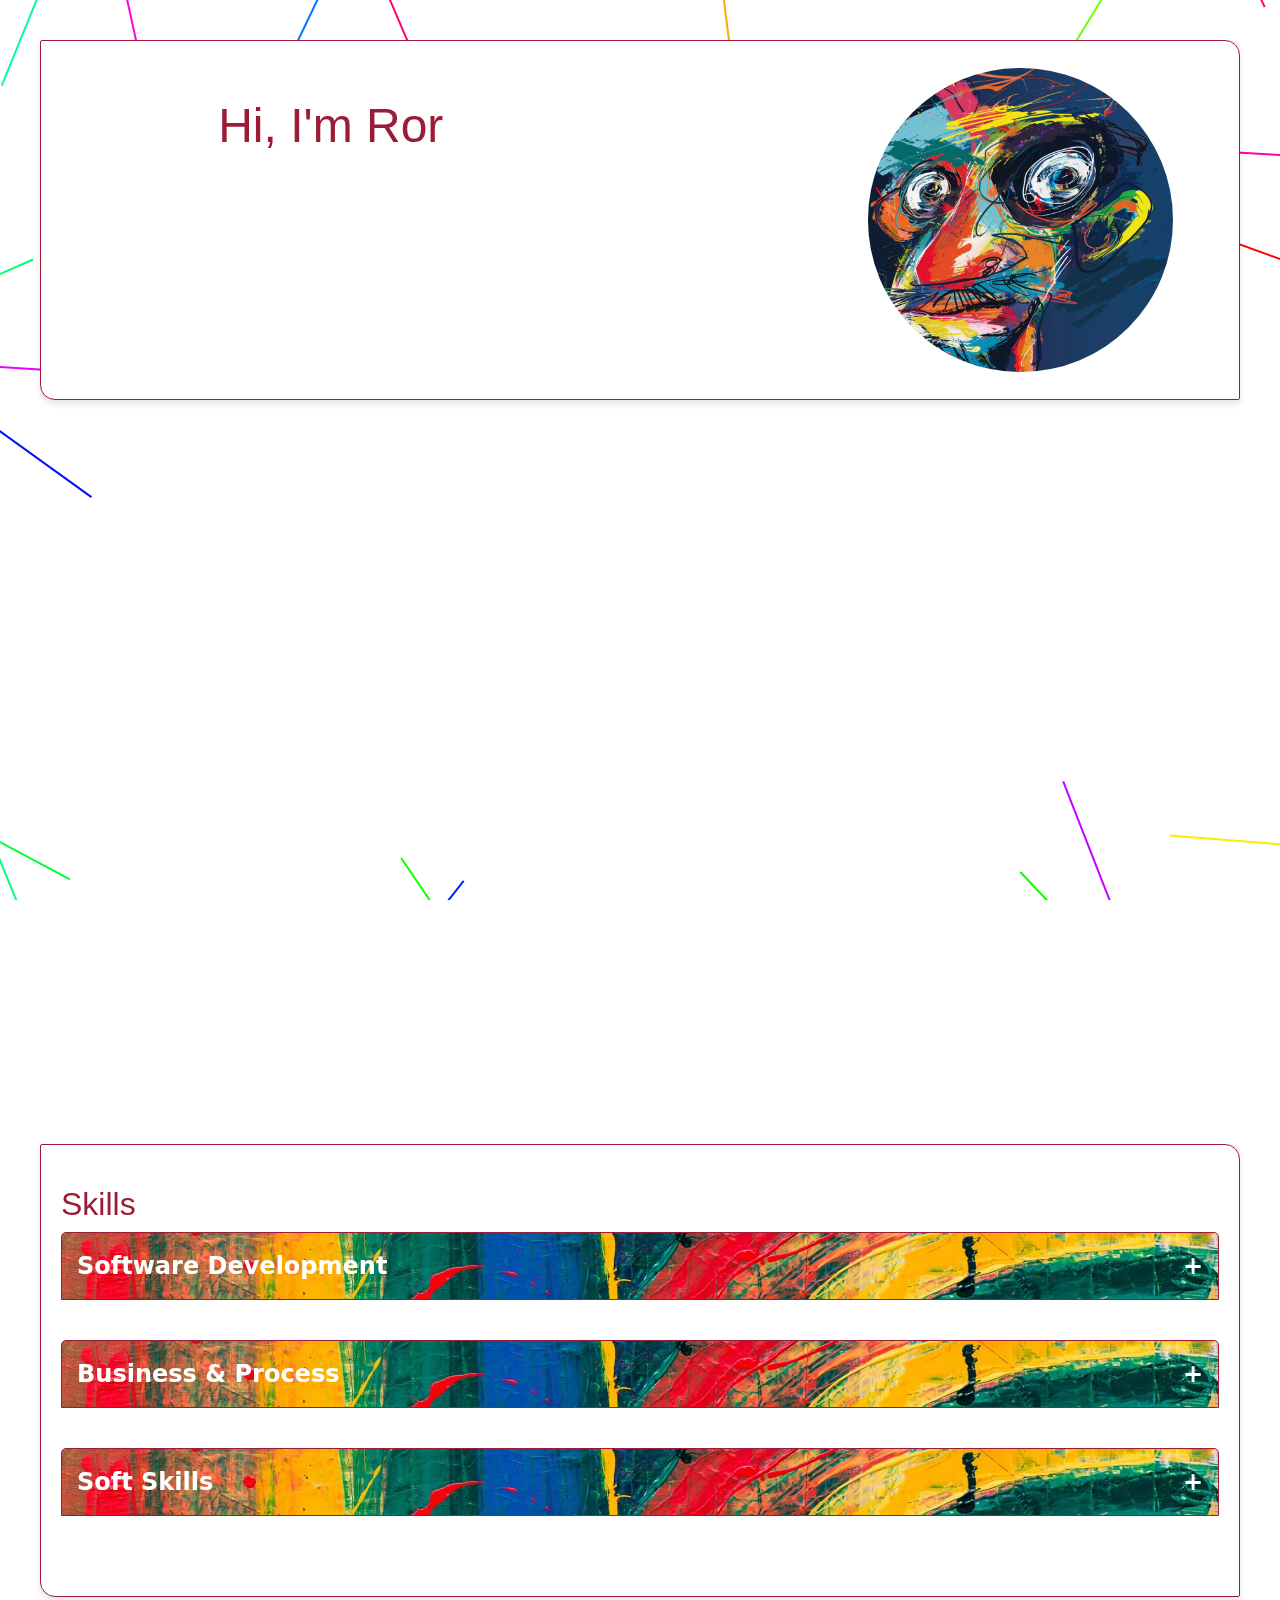
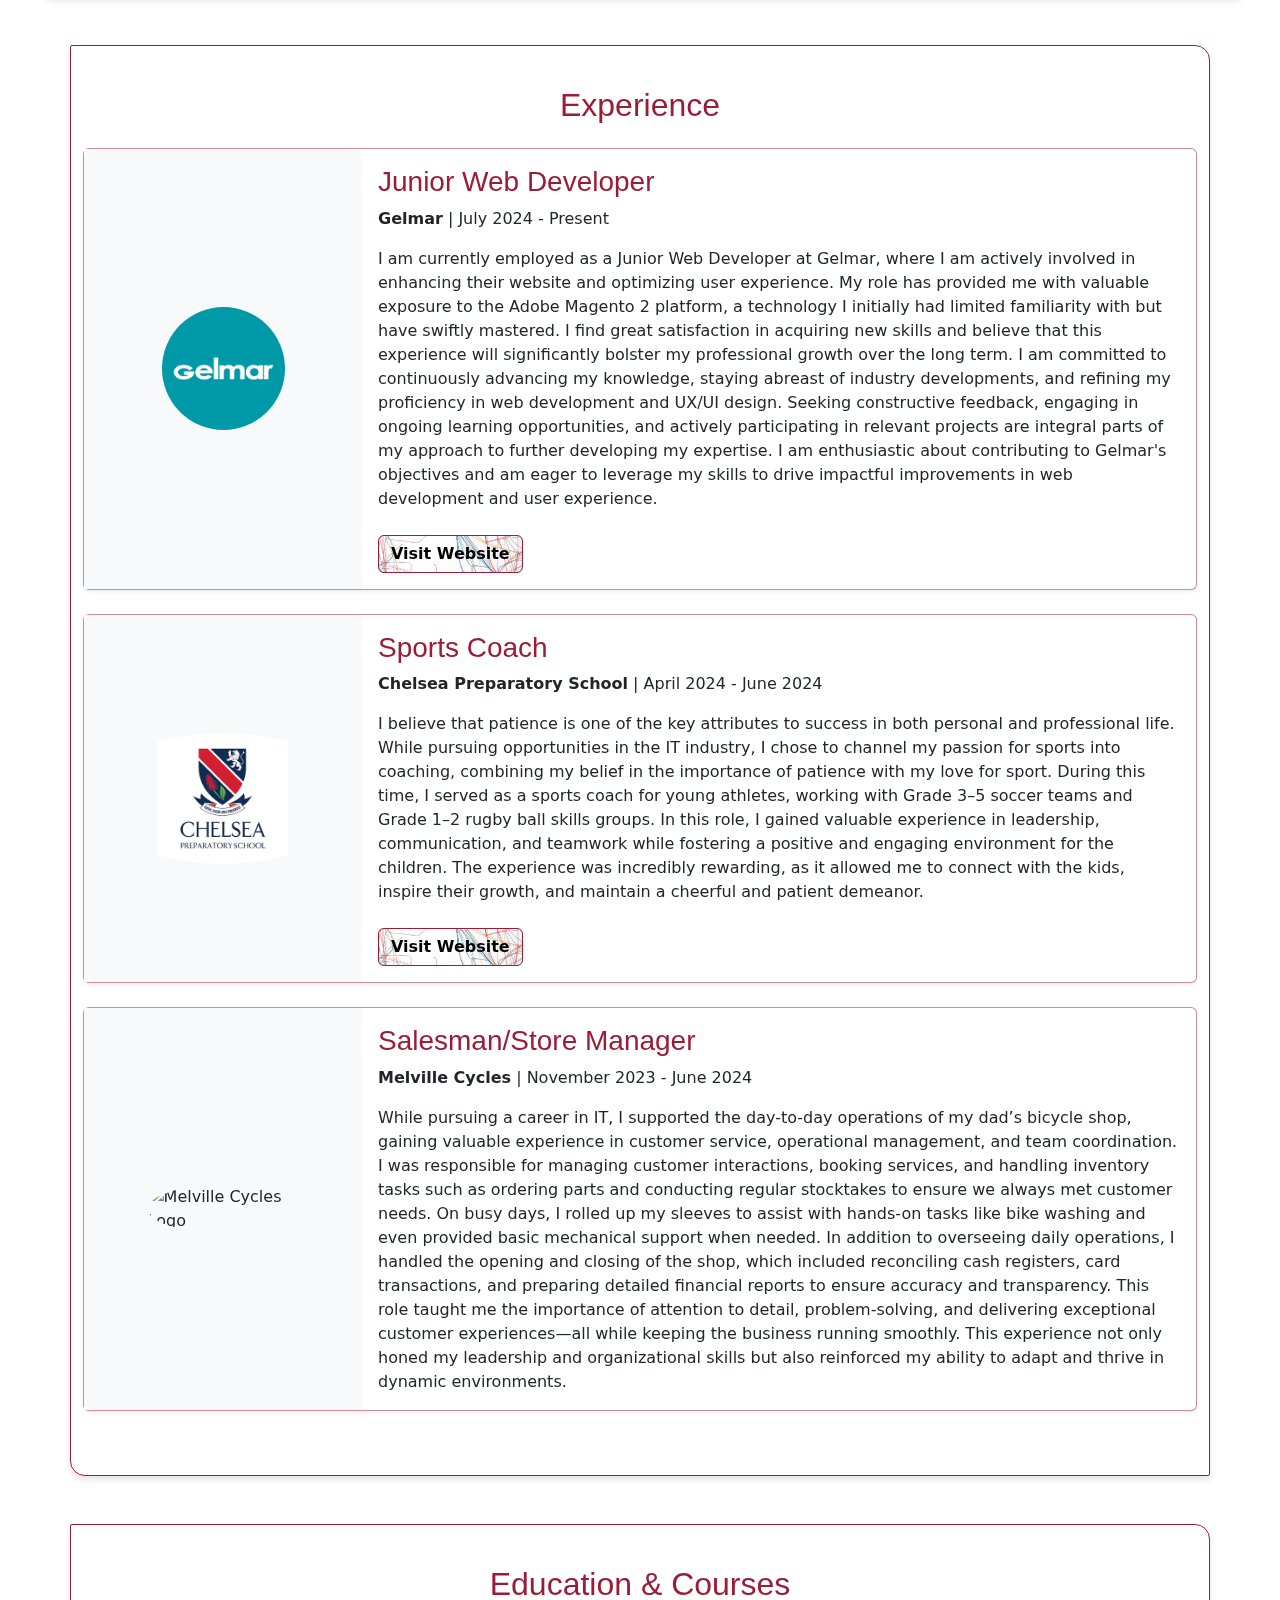
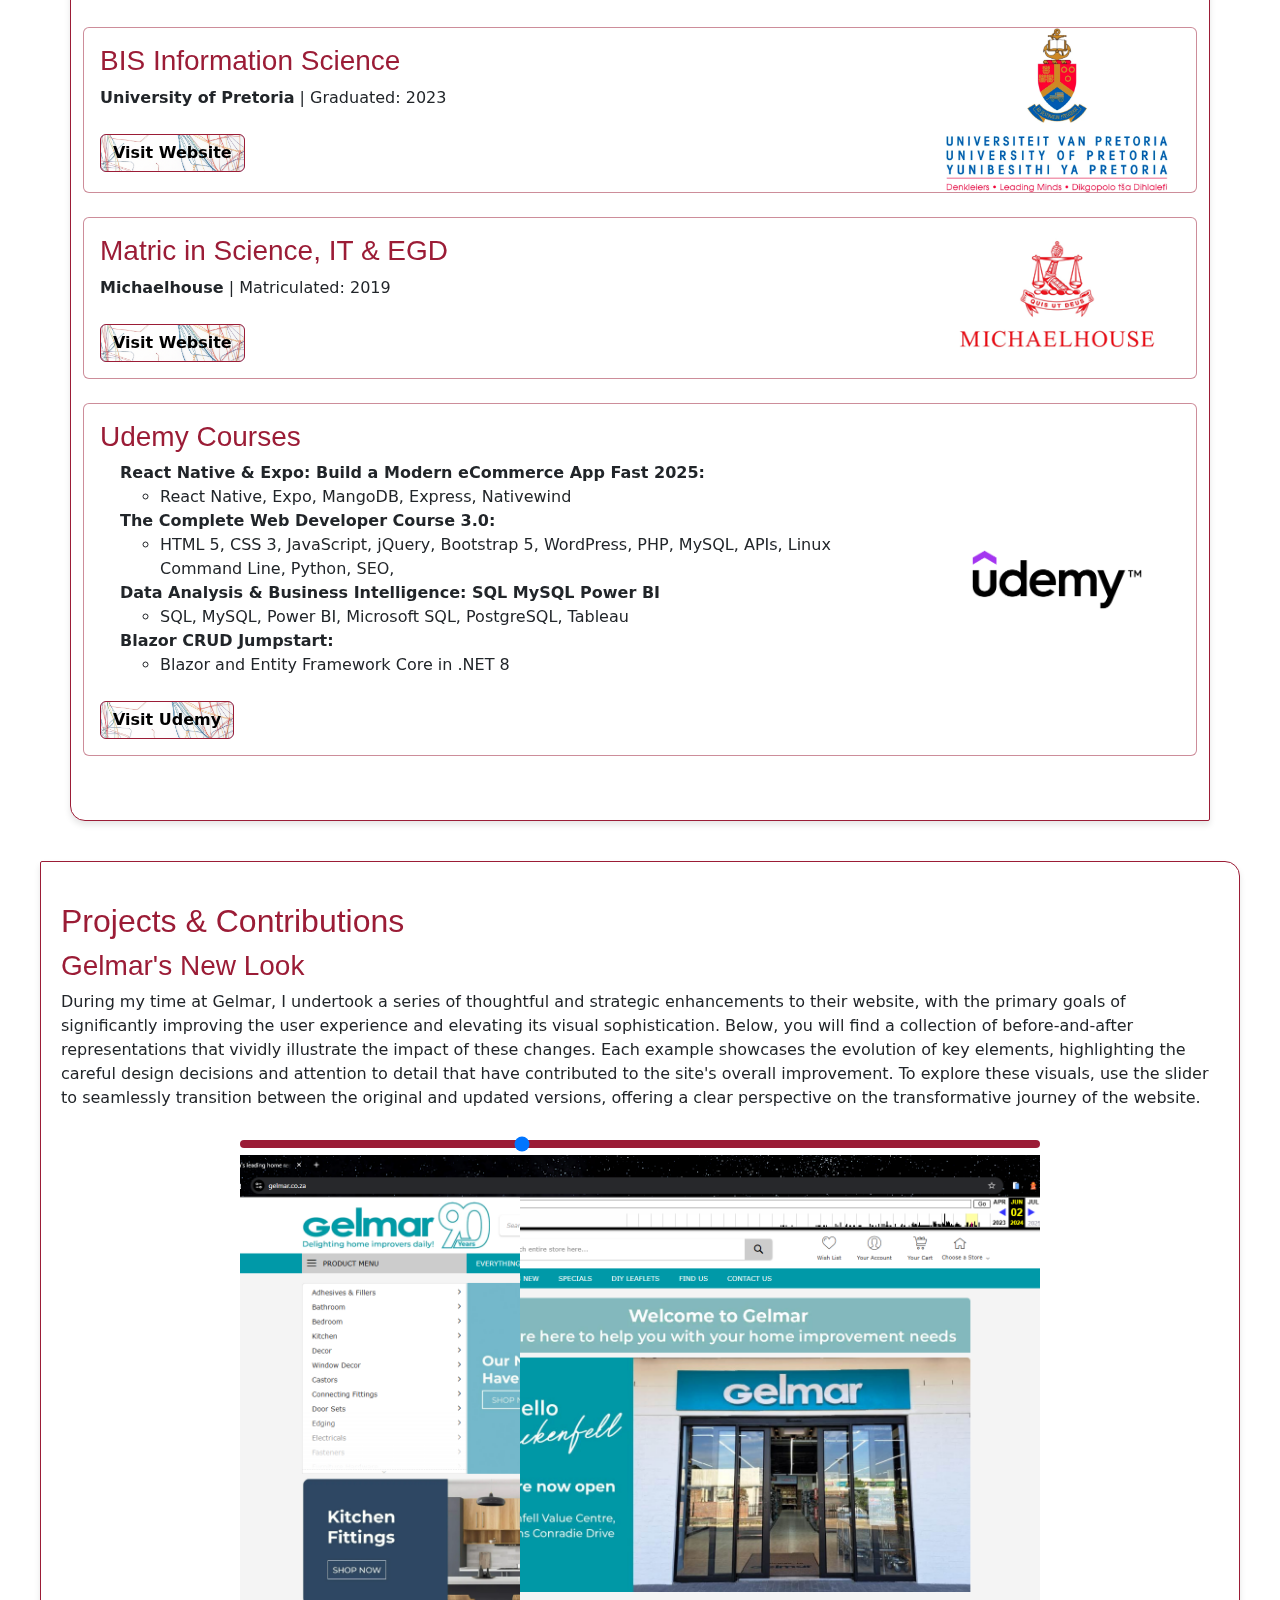
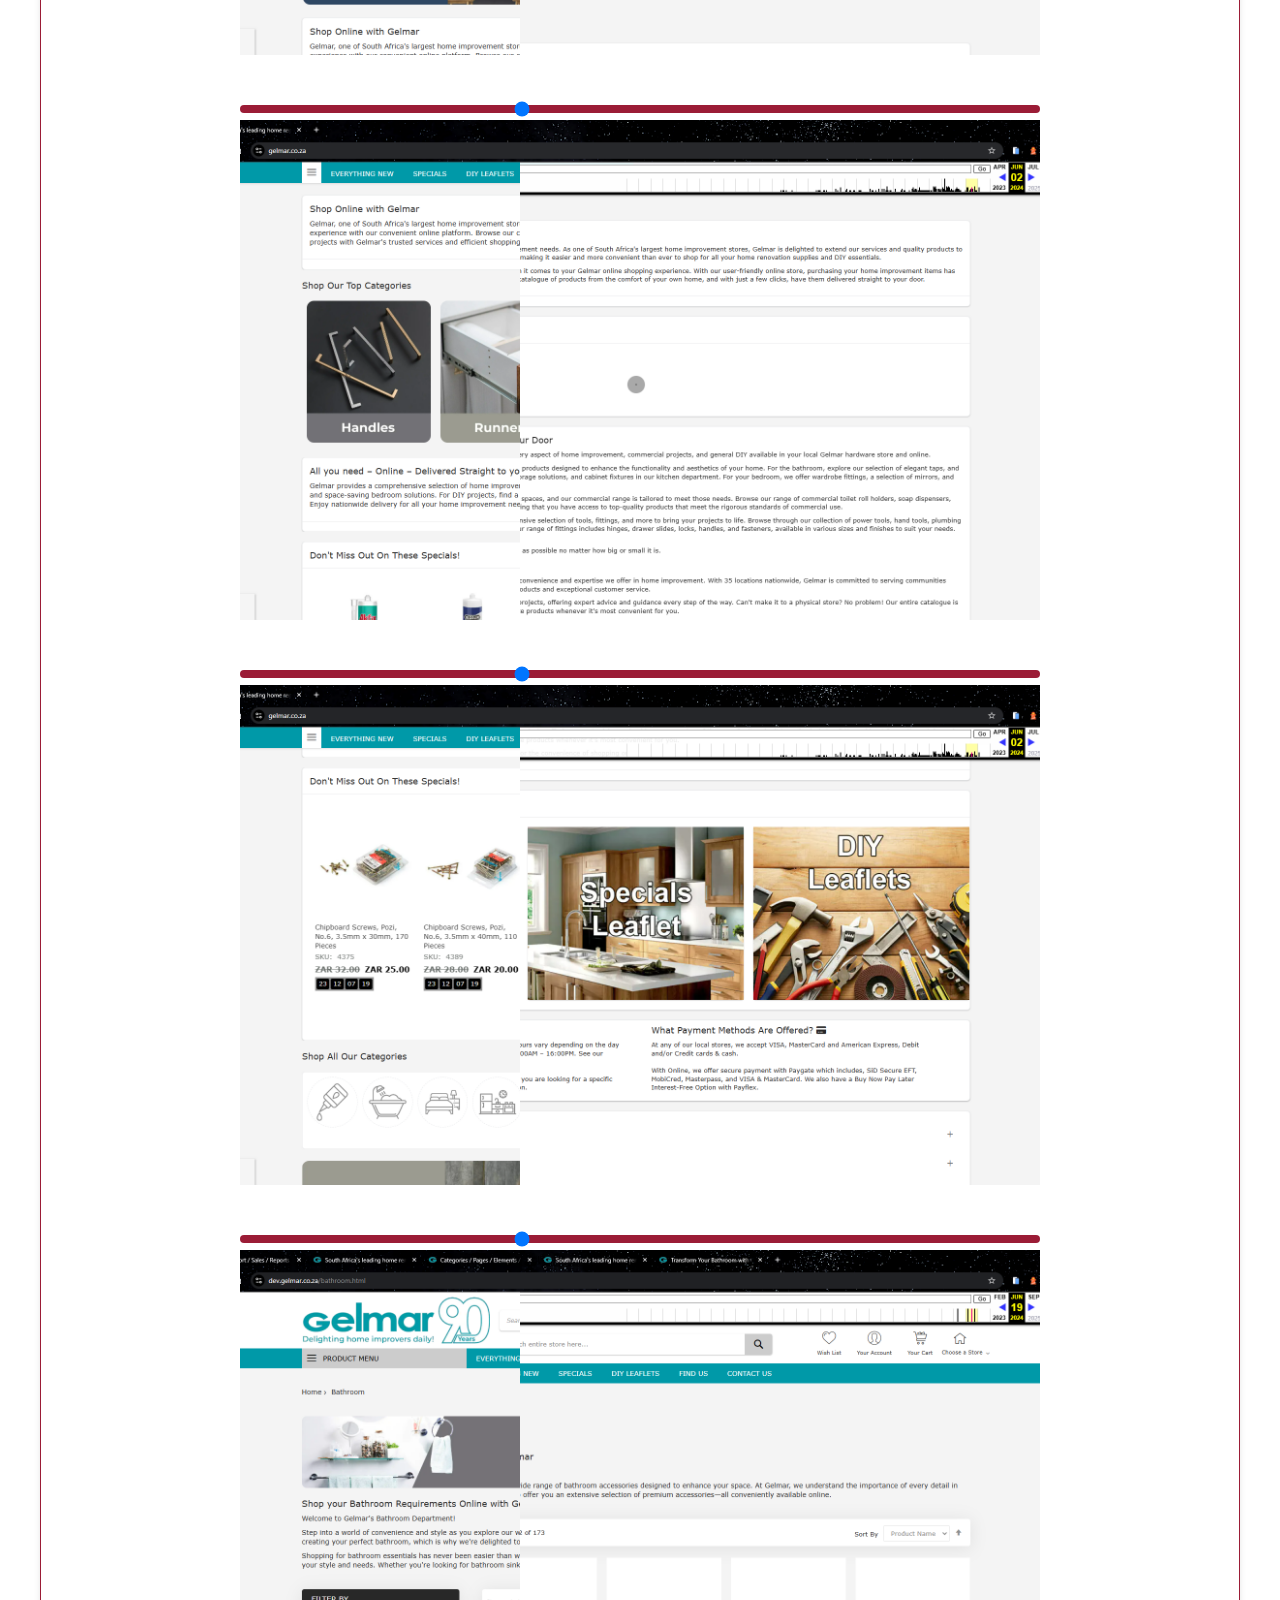
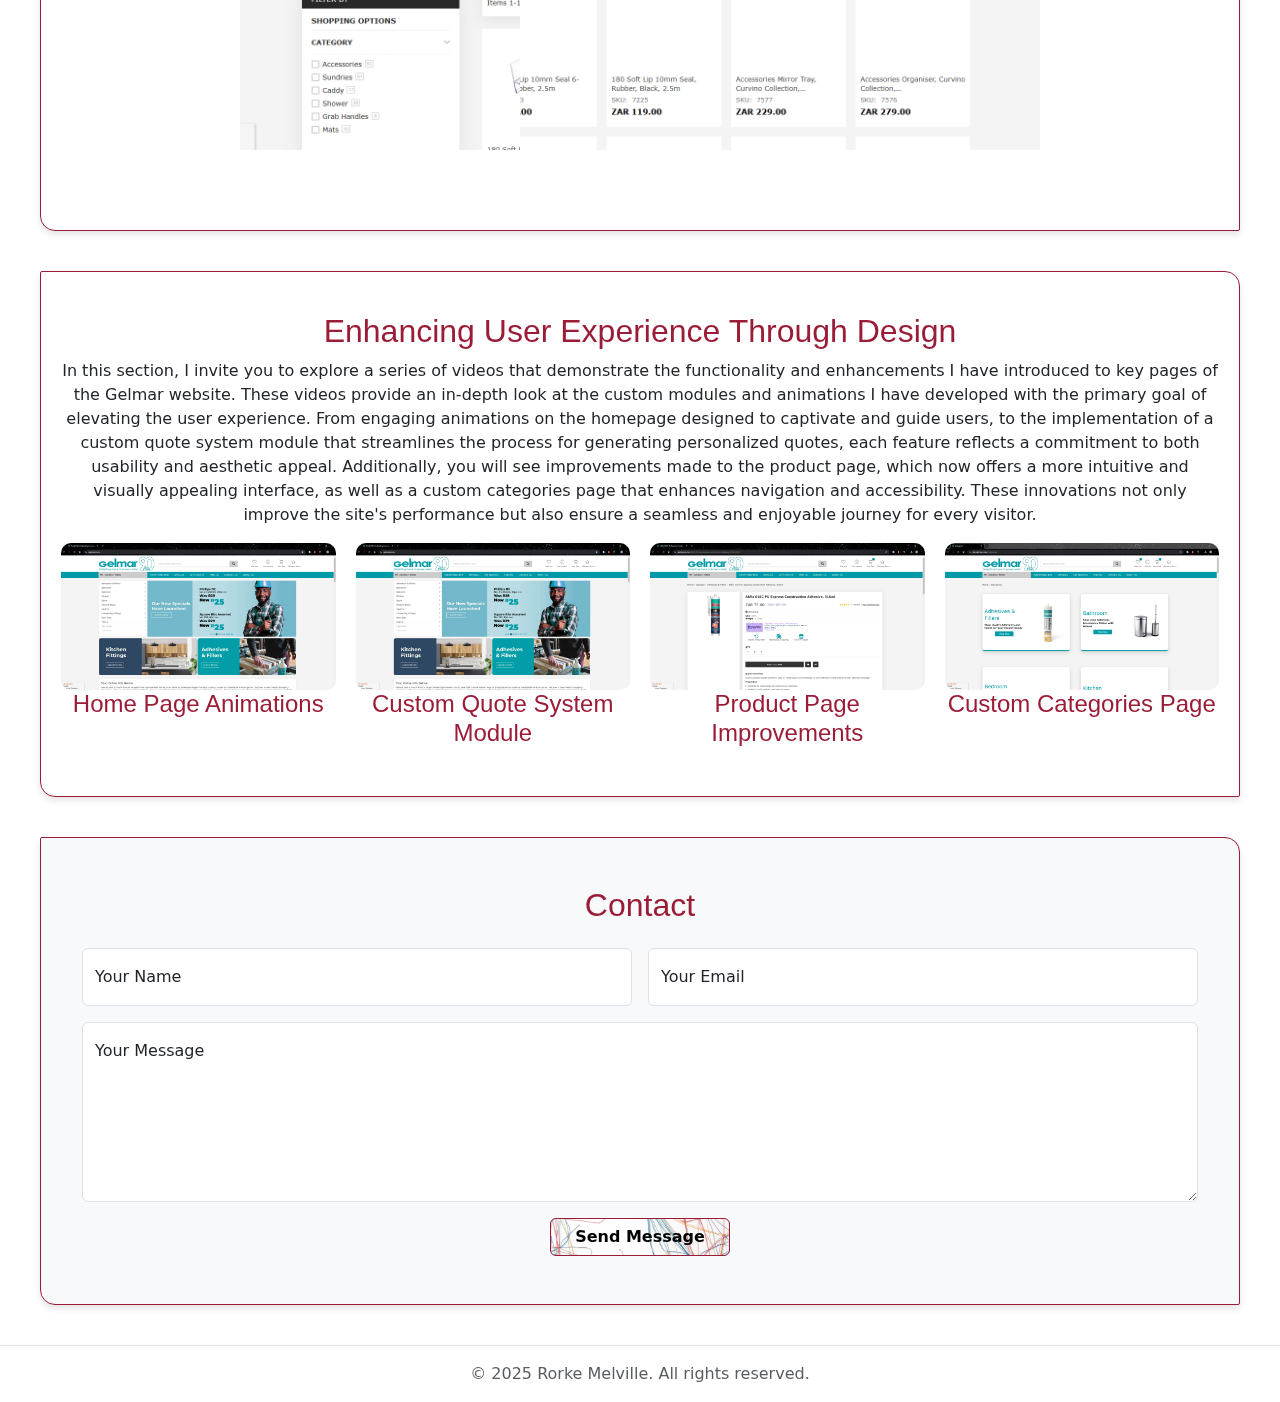
==== Resume Site/index.html @ 6ed5cbf6 "Pending changes exported from your codespace" ====
<!DOCTYPE html>
<html lang="en">
<head>
  <meta charset="UTF-8">
  <meta name="viewport" content="width=device-width, initial-scale=1.0">
  <title>Rorke Melville</title>
  <link rel="stylesheet" href="styles.css">
  <link rel="stylesheet" href="https://cdnjs.cloudflare.com/ajax/libs/font-awesome/6.0.0-beta3/css/all.min.css">
  <link href="https://cdn.jsdelivr.net/npm/bootstrap@5.3.3/dist/css/bootstrap.min.css" rel="stylesheet" integrity="sha384-QWTKZyjpPEjISv5WaRU9OFeRpok6YctnYmDr5pNlyT2bRjXh0JMhjY6hW+ALEwIH" crossorigin="anonymous">
  <script src="https://cdn.jsdelivr.net/npm/bootstrap@5.3.3/dist/js/bootstrap.bundle.min.js" integrity="sha384-YvpcrYf0tY3lHB60NNkmXc5s9fDVZLESaAA55NDzOxhy9GkcIdslK1eN7N6jIeHz" crossorigin="anonymous"></script>
  <script src="https://cdn.jsdelivr.net/npm/gsap@3.12.7/dist/gsap.min.js"></script>
  <script src="https://cdn.jsdelivr.net/npm/bootstrap@5.3.0-alpha1/dist/js/bootstrap.bundle.min.js"></script>
</head>
<body>
  <canvas id="backgroundCanvas"></canvas>
  <!-- Navigation Bar -->
  <nav class="custom-navbar d-flex align-items-center justify-content-between" id="custom-navbar">
    <!-- Offcanvas Toggle Button (Burger Menu) -->
      <a class="btn" data-bs-toggle="offcanvas" href="#offcanvas" role="button" aria-controls="offcanvas">
        <i class="fa-solid fa-bars" style="color: white; font-size: medium;"></i>
      </a>
    <ul class="nav-links">
      <li><a href="mailto:your-email@example.com"><i class="fa fa-envelope"></i> Email Me</a></li>
      <li><a href="https://www.linkedin.com/in/rorke-melville/" target="_blank"><i class="fa-brands fa-linkedin"></i> LinkedIn</a></li>
      <li><a href="https://github.com/Rorke-Melville" target="_blank"><i class="fa-brands fa-github"></i> GitHub</a></li>
      <li><a href="tel:+27832297305"><i class="fa fa-phone"></i> 083 229 7305</a></li>
    </ul>
  </nav>

<!-- Offcanvas Content -->
<div class="offcanvas offcanvas-start" data-bs-scroll="true" data-bs-backdrop="false" tabindex="-1" id="offcanvas" aria-labelledby="offcanvas">
  <div class="offcanvas-header">
    <h5 class="offcanvas-title" id="offcanvas">Menu</h5>
    <button type="button" class="btn-close" data-bs-dismiss="offcanvas" aria-label="Close"></button>
  </div>
  <div class="offcanvas-body">
    <ul class="nav flex-column">
      <div class="offcanvas-li"><li><a class="dropdown-item" href="#about">About Me</a></li></div>
      <div class="offcanvas-li"><li><a class="dropdown-item" href="#skills">Skills</a></li></div>
      <div class="offcanvas-li"><li><a class="dropdown-item" href="#experience">Experience</a></li></div>
      <div class="offcanvas-li"><li><a class="dropdown-item" href="#education">Education</a></li></div>
      <div class="offcanvas-li"><li><a class="dropdown-item" href="#projects">Projects</a></li></div>
      <div class="offcanvas-li"><li><a class="dropdown-item" href="#videos">Videos</a></li></div>
      <div class="offcanvas-li"><li><a class="dropdown-item" href="#why-company">Why [Company Name]?</a></li></div>
      <div class="offcanvas-li"><li><a class="dropdown-item" href="#contact">Contact</a></li></div>
    </ul>
  </div>
</div>
<!-- Hero Section -->
  <section id="hero" class="p-3">
    <div class="container-fluid">
      <div class="row g-0">
        <!-- Left Column for Text -->
        <div class="col-md-8 p-4">
          <div class="hero-content">
            <h1 class="typewriter display-3 col-8"></h1>
            <p class="typewriter col-8"></p>
            <div class="col-8">
              <a href="#about" class="btn btn-primary btn-learn col-6" id="learn-more-btn">Learn More About Me</a>
            </div>
          </div>
        </div>

        <!-- Right Column for Image -->
        <div class="col-md-4 d-flex justify-content-center align-items-center">
          <img src="assets/f3848e99-b88a-4b10-8824-cb5891e48fdf.webp" alt="Profile Picture" class="rounded-circle img-fluid" style="max-width: 80%;">
        </div>
      </div>
    </div>
  </section>

  <!-- About Me Section -->
  <section id="about">
    <h2>About Me</h2>
    <div class="about-content">
      <p>I am a creative, vibrant, and positive individual who believes deeply in the power of honesty, teamwork, and lifelong learning. My journey has been shaped by a combination of diverse experiences and a strong set of values that guide me both personally and professionally. I approach every challenge with enthusiasm, an open mind, and a commitment to continuous improvement, always striving to learn from others—especially those with more experience—and contribute meaningfully to any team or project.</p>
      <p>While working as a Junior Web Developer at Gelmar, I’ve had the opportunity to dive into the world of web development and user experience optimization, mastering technologies like Adobe Magento 2 along the way. This role has reinforced my belief in the importance of delivering value through creativity and problem-solving. Prior to this, my roles as a sports coach and store manager in my dad’s bicycle shop taught me the significance of patience, leadership, and maintaining a positive attitude even in challenging situations. These experiences have instilled in me a deep appreciation for collaboration, attention to detail, and the joy of helping others grow.</p>
      <p>Beyond my professional life, I’m a music lover who enjoys spending time with friends playing sports and engaging in activities that keep me active and connected. Creativity is at the core of everything I do, whether it's solving complex problems or finding innovative ways to improve processes. I believe that being honest, authentic, and supportive fosters trust and productivity, which are essential in any environment.</p>
      <p>Now, I’m eager to take the next step in my career and explore new areas within the IT industry, such as software development and full-stack development. I thrive in dynamic environments where I can quickly pick up new skills, embrace challenges, and embark on exciting adventures. With a proven ability to adapt and learn rapidly, I’m confident in my capacity to make meaningful contributions to any organization while continuing to grow as a developer and as a person.</p>
      <p>In summary, I’m not just looking for a job—I’m seeking a new chapter filled with opportunities to expand my knowledge, collaborate with talented professionals, and push the boundaries of what I can achieve. If you’re looking for someone who brings energy, curiosity, and a passion for excellence, I’d be thrilled to join your team.</p>
    </div>
  </section>

  <section id="skills">
    <h2>Skills</h2>
    <!-- Software Development -->
    <div class="accordion">
      <button class="accordion-header">Software Development</button>
      <div class="accordion-content">
        <div class="skill-chart">
          <div class="progress" role="progressbar" aria-label="User Interface Design" aria-valuenow="95" aria-valuemin="0" aria-valuemax="100">
            <div class="progress-bar progress-bar-striped progress-bar-animated" style="width: 95%; background-color: var(--percentage-color);">
            <span>User Interface Design</span>
          </div>
          </div>
          <div class="progress" role="progressbar" aria-label="JavaScript" aria-valuenow="70" aria-valuemin="0" aria-valuemax="100">
            <div class="progress-bar progress-bar-striped progress-bar-animated" style="width: 70%; background-color: var(--percentage-color);">
            <span>JavaScript</span>
          </div>
          </div>
          <div class="progress" role="progressbar" aria-label="KnockoutJS" aria-valuenow="55" aria-valuemin="0" aria-valuemax="100">
            <div class="progress-bar progress-bar-striped progress-bar-animated" style="width: 55%; background-color: var(--percentage-color);">
            <span>KnockoutJS</span>
          </div>
          </div>
          <div class="progress" role="progressbar" aria-label="HTML" aria-valuenow="95" aria-valuemin="0" aria-valuemax="100">
            <div class="progress-bar progress-bar-striped progress-bar-animated" style="width: 95%; background-color: var(--percentage-color);">
            <span>HTML</span>
          </div>
          </div>
          <div class="progress" role="progressbar" aria-label="Command Line" aria-valuenow="75" aria-valuemin="0" aria-valuemax="100">
            <div class="progress-bar progress-bar-striped progress-bar-animated" style="width: 75%; background-color: var(--percentage-color);">
            <span>Command Line</span>
          </div>
          </div>
          <div class="progress" role="progressbar" aria-label="PHP" aria-valuenow="85" aria-valuemin="0" aria-valuemax="100">
            <div class="progress-bar progress-bar-striped progress-bar-animated" style="width: 85%; background-color: var(--percentage-color);">
            <span>PHP</span>
          </div>
          </div>
          <div class="progress" role="progressbar" aria-label="Linux" aria-valuenow="75" aria-valuemin="0" aria-valuemax="100">
            <div class="progress-bar progress-bar-striped progress-bar-animated" style="width: 75%; background-color: var(--percentage-color);">
            <span>Linux</span>
          </div>
          </div>
          <div class="progress" role="progressbar" aria-label="SQL" aria-valuenow="80" aria-valuemin="0" aria-valuemax="100">
            <div class="progress-bar progress-bar-striped progress-bar-animated" style="width: 80%; background-color: var(--percentage-color);">
            <span>SQL</span>
          </div>
          </div>
          <div class="progress" role="progressbar" aria-label="jQuery" aria-valuenow="75" aria-valuemin="0" aria-valuemax="100">
            <div class="progress-bar progress-bar-striped progress-bar-animated" style="width: 75%; background-color: var(--percentage-color);">
            <span>jQuery</span>
          </div>
          </div>
          <div class="progress" role="progressbar" aria-label="CSS" aria-valuenow="95" aria-valuemin="0" aria-valuemax="100">
            <div class="progress-bar progress-bar-striped progress-bar-animated" style="width: 95%; background-color: var(--percentage-color);">
            <span>CSS</span>
          </div>
          </div>
          <div class="progress" role="progressbar" aria-label="Angular" aria-valuenow="60" aria-valuemin="0" aria-valuemax="100">
            <div class="progress-bar progress-bar-striped progress-bar-animated" style="width: 60%; background-color: var(--percentage-color);">
            <span>Angular</span>
          </div>
          </div>
          <div class="progress" role="progressbar" aria-label="Magento" aria-valuenow="95" aria-valuemin="0" aria-valuemax="100">
            <div class="progress-bar progress-bar-striped progress-bar-animated" style="width: 95%; background-color: var(--percentage-color);">
            <span>Magento</span>
          </div>
          </div>
          <div class="progress" role="progressbar" aria-label="Node.js" aria-valuenow="65" aria-valuemin="0" aria-valuemax="100">
            <div class="progress-bar progress-bar-striped progress-bar-animated" style="width: 65%; background-color: var(--percentage-color);">
            <span>Node.js</span>
          </div>
          </div>
          <div class="progress" role="progressbar" aria-label="C#" aria-valuenow="50" aria-valuemin="0" aria-valuemax="100">
            <div class="progress-bar progress-bar-striped progress-bar-animated" style="width: 80%; background-color: var(--percentage-color);">
            <span>Bootstrap</span>
          </div>
          </div>
          <div class="progress" role="progressbar" aria-label="C#" aria-valuenow="50" aria-valuemin="0" aria-valuemax="100">
            <div class="progress-bar progress-bar-striped progress-bar-animated" style="width: 50%; background-color: var(--percentage-color);">
            <span>C#</span>
          </div>
          </div>
        </div>
      </div>
    </div>
    <!-- Business & Process -->
    <div class="accordion">
      <button class="accordion-header">Business & Process</button>
      <div class="accordion-content">
        <div class="skill-chart">
          <div class="progress" role="progressbar" aria-label="Business Process" aria-valuenow="75" aria-valuemin="0" aria-valuemax="100">
            <div class="progress-bar progress-bar-striped progress-bar-animated" style="width: 75%; background-color: var(--percentage-color);">
            <span>Business Process</span>
          </div>
          </div>
          <div class="progress" role="progressbar" aria-label="SDLC" aria-valuenow="90" aria-valuemin="0" aria-valuemax="100">
            <div class="progress-bar progress-bar-striped progress-bar-animated" style="width: 90%; background-color: var(--percentage-color);">
            <span>SDLC</span>
          </div>
          </div>
          <div class="progress" role="progressbar" aria-label="UML Tools" aria-valuenow="75" aria-valuemin="0" aria-valuemax="100">
            <div class="progress-bar progress-bar-striped progress-bar-animated" style="width: 75%; background-color: var(--percentage-color);">
            <span>UML Tools</span>
          </div>
          </div>
          <div class="progress" role="progressbar" aria-label="Business Analysis" aria-valuenow="70" aria-valuemin="0" aria-valuemax="100">
            <div class="progress-bar progress-bar-striped progress-bar-animated" style="width: 70%; background-color: var(--percentage-color);">
            <span>Business Analysis</span>
          </div>
          </div>
          <div class="progress" role="progressbar" aria-label="User Experience (UX)" aria-valuenow="90" aria-valuemin="0" aria-valuemax="100">
            <div class="progress-bar progress-bar-striped progress-bar-animated" style="width: 90%; background-color: var(--percentage-color);">
            <span>User Experience (UX)</span>
          </div>
          </div>
          <div class="progress" role="progressbar" aria-label="Information Architecture" aria-valuenow="65" aria-valuemin="0" aria-valuemax="100">
            <div class="progress-bar progress-bar-striped progress-bar-animated" style="width: 65%; background-color: var(--percentage-color);">
            <span>Information Architecture</span>
          </div>
          </div>
          <div class="progress" role="progressbar" aria-label="Databases" aria-valuenow="80" aria-valuemin="0" aria-valuemax="100">
            <div class="progress-bar progress-bar-striped progress-bar-animated" style="width: 80%; background-color: var(--percentage-color);">
            <span>Databases</span>
          </div>
          </div>
          <div class="progress" role="progressbar" aria-label="Business Process Design" aria-valuenow="65" aria-valuemin="0" aria-valuemax="100">
            <div class="progress-bar progress-bar-striped progress-bar-animated" style="width: 65%; background-color: var(--percentage-color);">
            <span>Business Process Design</span>
          </div>
          </div>
          <div class="progress" role="progressbar" aria-label="Data Analysis" aria-valuenow="75" aria-valuemin="0" aria-valuemax="100">
            <div class="progress-bar progress-bar-striped progress-bar-animated" style="width: 75%; background-color: var(--percentage-color);">
            <span>Data Analysis</span>
          </div>
          </div>
          <div class="progress" role="progressbar" aria-label="CRM" aria-valuenow="80" aria-valuemin="0" aria-valuemax="100">
            <div class="progress-bar progress-bar-striped progress-bar-animated" style="width: 80%; background-color: var(--percentage-color);">
            <span>CRM</span>
          </div>
          </div>
        </div>
      </div>
    </div>
    <!-- Soft Skills -->
    <div class="accordion">
      <button class="accordion-header">Soft Skills</button>
      <div class="accordion-content">
        <div class="skill-chart">
          <div class="progress" role="progressbar" aria-label="Project Planning" aria-valuenow="85" aria-valuemin="0" aria-valuemax="100">
            <div class="progress-bar progress-bar-striped progress-bar-animated" style="width: 85%; background-color: var(--percentage-color);">
            <span>Project Planning</span>
          </div>
          </div>
          <div class="progress" role="progressbar" aria-label="Leadership" aria-valuenow="80" aria-valuemin="0" aria-valuemax="100">
            <div class="progress-bar progress-bar-striped progress-bar-animated" style="width: 80%; background-color: var(--percentage-color);">
            <span>Leadership</span>
          </div>
          </div>
          <div class="progress" role="progressbar" aria-label="Collaboration" aria-valuenow="90" aria-valuemin="0" aria-valuemax="100">
            <div class="progress-bar progress-bar-striped progress-bar-animated" style="width: 90%; background-color: var(--percentage-color);">
            <span>Collaboration</span>
          </div>
          </div>
          <div class="progress" role="progressbar" aria-label="Time Management" aria-valuenow="85" aria-valuemin="0" aria-valuemax="100">
            <div class="progress-bar progress-bar-striped progress-bar-animated" style="width: 85%; background-color: var(--percentage-color);">
            <span>Time Management</span>
          </div>
          </div>
          <div class="progress" role="progressbar" aria-label="Customer Satisfaction" aria-valuenow="90" aria-valuemin="0" aria-valuemax="100">
            <div class="progress-bar progress-bar-striped progress-bar-animated" style="width: 90%; background-color: var(--percentage-color);">
            <span>Customer Satisfaction</span>
          </div>
          </div>
          <div class="progress" role="progressbar" aria-label="Employee Relations" aria-valuenow="80" aria-valuemin="0" aria-valuemax="100">
            <div class="progress-bar progress-bar-striped progress-bar-animated" style="width: 80%; background-color: var(--percentage-color);">
            <span>Employee Relations</span>
          </div>
          </div>
          <div class="progress" role="progressbar" aria-label="Coaching & Mentoring Youth" aria-valuenow="90" aria-valuemin="0" aria-valuemax="100">
            <div class="progress-bar progress-bar-striped progress-bar-animated" style="width: 90%; background-color: var(--percentage-color);">
            <span>Coaching & Mentoring Youth</span>
          </div>
          </div>
        </div>
      </div>
    </div>
  </section>

  <!-- Experience Section -->
  <section id="experience" class="container mt-5">
    <h2 class="text-center mb-4">Experience</h2>
    <div class="row">
      <!-- Junior Web Developer -->
      <div class="col-md-12 mb-4">
        <div class="card custom-border shadow-sm">
          <div class="row g-0">
            <div class="col-md-3 d-flex align-items-center justify-content-center bg-light">
              <img src="assets/Gelmar-Logo-Block-Copy-Copy-Pretty-Jubar-scaled-1.jpg" alt="Gelmar Logo" class="img-fluid rounded-circle p-2" style="max-width: 50%;">
            </div>
            <div class="col-md-9">
              <div class="card-body">
                <h3 class="card-title">Junior Web Developer</h3>
                <p class="card-text"><strong>Gelmar</strong> | July 2024 - Present</p>
                <p class="card-text">
                  I am currently employed as a Junior Web Developer at Gelmar, where I am actively involved in enhancing their website and optimizing user experience. My role has provided me with valuable exposure to the Adobe Magento 2 platform, a technology I initially had limited familiarity with but have swiftly mastered. I find great satisfaction in acquiring new skills and believe that this experience will significantly bolster my professional growth over the long term. I am committed to continuously advancing my knowledge, staying abreast of industry developments, and refining my proficiency in web development and UX/UI design. Seeking constructive feedback, engaging in ongoing learning opportunities, and actively participating in relevant projects are integral parts of my approach to further developing my expertise. I am enthusiastic about contributing to Gelmar's objectives and am eager to leverage my skills to drive impactful improvements in web development and user experience.
                </p>
                <a href="https://www.gelmar.com/" target="_blank" class="btn btn-primary mt-2">Visit Website</a>
              </div>
            </div>
          </div>
        </div>
      </div>
  
      <!-- Sports Coach -->
      <div class="col-md-12 mb-4">
        <div class="card custom-border shadow-sm">
          <div class="row g-0">
            <div class="col-md-3 d-flex align-items-center justify-content-center bg-light">
              <img src="assets/unnamed.png" alt="Chelsea Preparatory School Logo" class="img-fluid rounded-circle p-2" style="max-width: 100%;">
            </div>
            <div class="col-md-9">
              <div class="card-body">
                <h3 class="card-title">Sports Coach</h3>
                <p class="card-text"><strong>Chelsea Preparatory School</strong> | April 2024 - June 2024</p>
                <p class="card-text">
                  I believe that patience is one of the key attributes to success in both personal and professional life. While pursuing opportunities in the IT industry, I chose to channel my passion for sports into coaching, combining my belief in the importance of patience with my love for sport. During this time, I served as a sports coach for young athletes, working with Grade 3–5 soccer teams and Grade 1–2 rugby ball skills groups. In this role, I gained valuable experience in leadership, communication, and teamwork while fostering a positive and engaging environment for the children. The experience was incredibly rewarding, as it allowed me to connect with the kids, inspire their growth, and maintain a cheerful and patient demeanor.
                </p>
                <a href="https://www.chelseaprep.co.za/" target="_blank" class="btn btn-primary mt-2">Visit Website</a>
              </div>
            </div>
          </div>
        </div>
      </div>
  
      <!-- Salesman/Store Manager -->
      <div class="col-md-12 mb-4">
        <div class="card custom-border shadow-sm">
          <div class="row g-0">
            <div class="col-md-3 d-flex align-items-center justify-content-center bg-light">
              <img src="https://via.placeholder.com/150" alt="Melville Cycles Logo" class="img-fluid rounded-circle p-2" style="max-width: 60%;">
            </div>
            <div class="col-md-9">
              <div class="card-body">
                <h3 class="card-title">Salesman/Store Manager</h3>
                <p class="card-text"><strong>Melville Cycles</strong> | November 2023 - June 2024</p>
                <p class="card-text">
                  While pursuing a career in IT, I supported the day-to-day operations of my dad’s bicycle shop, gaining valuable experience in customer service, operational management, and team coordination. I was responsible for managing customer interactions, booking services, and handling inventory tasks such as ordering parts and conducting regular stocktakes to ensure we always met customer needs. On busy days, I rolled up my sleeves to assist with hands-on tasks like bike washing and even provided basic mechanical support when needed. In addition to overseeing daily operations, I handled the opening and closing of the shop, which included reconciling cash registers, card transactions, and preparing detailed financial reports to ensure accuracy and transparency. This role taught me the importance of attention to detail, problem-solving, and delivering exceptional customer experiences—all while keeping the business running smoothly. This experience not only honed my leadership and organizational skills but also reinforced my ability to adapt and thrive in dynamic environments.
                </p>
              </div>
            </div>
          </div>
        </div>
      </div>
    </div>
  </section>

  <!-- Education Section -->
  <section id="education" class="container mt-5">
    <h2 class="text-center mb-4">Education & Courses</h2>
    <div class="row">
      <!-- University of Pretoria -->
      <div class="col-md-12 mb-4">
        <div class="card custom-border">
          <div class="row g-0">
            <div class="col-md-9">
              <div class="card-body">
                <h3 class="card-title">BIS Information Science</h3>
                <p class="card-text"><strong>University of Pretoria</strong> | Graduated: 2023</p>
                <a href="https://www.up.ac.za/" target="_blank" class="btn btn-primary mt-2">Visit Website</a>
              </div>
            </div>
            <div class="col-md-3 d-flex align-items-center justify-content-center">
              <img src="assets/up_logo-650x479.png" alt="University of Pretoria Logo" class="img-fluid rounded-end image-dynamic-height">
            </div>
          </div>
        </div>
      </div>
  
      <!-- Michaelhouse -->
      <div class="col-md-12 mb-4">
        <div class="card custom-border">
          <div class="row g-0">
            <div class="col-md-9">
              <div class="card-body">
                <h3 class="card-title">Matric in Science, IT & EGD</h3>
                <p class="card-text"><strong>Michaelhouse</strong> | Matriculated: 2019</p>
                <a href="https://www.michaelhouse.org/" target="_blank" class="btn btn-primary mt-2">Visit Website</a>
              </div>
            </div>
            <div class="col-md-3 d-flex align-items-center justify-content-center">
              <img src="assets/Mhs_badge.png" alt="Michaelhouse Logo" class="img-fluid rounded-end image-dynamic-height">
            </div>
          </div>
        </div>
      </div>
  
      <!-- Udemy Courses -->
      <div class="col-md-12 mb-4">
        <div class="card custom-border">
          <div class="row g-0">
            <div class="col-md-9">
              <div class="card-body">
                <h3 class="card-title">Udemy Courses</h3>
                <ul class="list-unstyled">
                  <li><strong>React Native & Expo: Build a Modern eCommerce App Fast 2025:</strong>
                    <ul>
                      <li>React Native, Expo, MangoDB, Express, Nativewind</li>
                    </ul>
                  </li>
                  <li><strong>The Complete Web Developer Course 3.0:</strong>
                    <ul>
                      <li>HTML 5, CSS 3, JavaScript, jQuery, Bootstrap 5, WordPress, PHP, MySQL, APIs, Linux Command Line, Python, SEO,</li>
                    </ul>
                  </li>
                  <li><strong>Data Analysis & Business Intelligence: SQL MySQL Power BI</strong>
                    <ul>
                      <li>SQL, MySQL, Power BI, Microsoft SQL, PostgreSQL, Tableau</li>
                    </ul>
                  </li>
                  <li><strong>Blazor CRUD Jumpstart:</strong>
                    <ul>
                      <li>Blazor and Entity Framework Core in .NET 8</li>
                    </ul>
                  </li>
                </ul>
                <a href="https://www.udemy.com/" target="_blank" class="btn btn-primary mt-2">Visit Udemy</a>
              </div>
            </div>
            <div class="col-md-3 d-flex align-items-center justify-content-center">
              <img src="assets/udemylogo.png" alt="Udemy Logo" class="img-fluid rounded-end image-dynamic-height">
            </div>
          </div>
        </div>
      </div>
    </div>
  </section>
  <!-- Projects/Contributions Section -->
  <section id="projects">
    <h2>Projects & Contributions</h2>
    <h3>Gelmar's New Look</h3>
    <p>During my time at Gelmar, I undertook a series of thoughtful and strategic enhancements to their website, with the primary goals of significantly improving the user experience and elevating its visual sophistication. Below, you will find a collection of before-and-after representations that vividly illustrate the impact of these changes. Each example showcases the evolution of key elements, highlighting the careful design decisions and attention to detail that have contributed to the site's overall improvement. To explore these visuals, use the slider to seamlessly transition between the original and updated versions, offering a clear perspective on the transformative journey of the website.</p>
    <!-- Slider 1 -->
    <div class="before-after-slider slider1">
      <div class="slider-container">
        <input type="range" min="0" max="100" value="50" class="slider" data-target="slider1">
        <div class="slider-images">
          <img src="assets/before.png" alt="Before" class="before-image">
          <img src="assets/after1.png" alt="After" class="after-image">
        </div>
      </div>
    </div>
    <!-- Slider 2 -->
    <div class="before-after-slider slider2">
      <div class="slider-container">
        <input type="range" min="0" max="100" value="50" class="slider" data-target="slider2">
        <div class="slider-images">
          <img src="assets/before1.png" alt="Before" class="before-image">
          <img src="assets/after2.png" alt="After" class="after-image">
        </div>
      </div>
    </div>
    <!-- Slider 3 -->
    <div class="before-after-slider slider3">
      <div class="slider-container">
        <input type="range" min="0" max="100" value="50" class="slider" data-target="slider3">
        <div class="slider-images">
          <img src="assets/before2.png" alt="Before" class="before-image">
          <img src="assets/after3.png" alt="After" class="after-image">
        </div>
      </div>
    </div>
    <!-- Slider 4 -->
    <div class="before-after-slider slider4">
      <div class="slider-container">
        <input type="range" min="0" max="100" value="50" class="slider" data-target="slider4">
        <div class="slider-images">
          <img src="assets/before4.png" alt="Before" class="before-image">
          <img src="assets/after10.png" alt="After" class="after-image">
        </div>
      </div>
    </div>
  </section>

  <!-- Videos Section -->
  <section id="videos">
    <h2>Enhancing User Experience Through Design</h2>
    <p>In this section, I invite you to explore a series of videos that demonstrate the functionality and enhancements I have introduced to key pages of the Gelmar website. These videos provide an in-depth look at the custom modules and animations I have developed with the primary goal of elevating the user experience. From engaging animations on the homepage designed to captivate and guide users, to the implementation of a custom quote system module that streamlines the process for generating personalized quotes, each feature reflects a commitment to both usability and aesthetic appeal. Additionally, you will see improvements made to the product page, which now offers a more intuitive and visually appealing interface, as well as a custom categories page that enhances navigation and accessibility. These innovations not only improve the site's performance but also ensure a seamless and enjoyable journey for every visitor.</p>
    <div class="video-grid">
      <!-- Video Thumbnail 1 -->
      <div class="video-thumbnail" data-video="Home Page animations.mp4">
        <img src="assets/after1.png" alt="Video Thumbnail">
        <h4>Home Page Animations</h4>
      </div>
      <!-- Video Thumbnail 2 -->
      <div class="video-thumbnail" data-video="Quote System.mp4">
        <img src="assets/after1.png" alt="Video Thumbnail">
        <h4>Custom Quote System Module</h4>
      </div>
      <!-- Video Thumbnail 3 -->
      <div class="video-thumbnail" data-video="Product Page.mp4">
        <img src="assets/product page.png" alt="Video Thumbnail">
        <h4>Product Page Improvements</h4>
      </div>
      <!-- Video Thumbnail 4 -->
      <div class="video-thumbnail" data-video="Categories Page.mp4">
        <img src="assets/Categories.png" alt="Video Thumbnail">
        <h4>Custom Categories Page</h4>
      </div>
    </div>

    <!-- Video Modal -->
    <div id="video-modal" class="modal">
      <span class="close-modal">&times;</span>
      <video id="modal-video" controls autoplay></video>
    </div>
  </section>

<!-- Contact Section -->
<section id="contact" class="py-5 bg-light">
  <div class="container">
    <h2 class="text-center mb-4">Contact</h2>
    <form action="#" method="POST" class="contact-form row g-3 justify-content-center">
      <!-- Name Input -->
      <div class="col-md-6">
        <div class="form-floating">
          <input type="text" id="name" name="name" class="form-control" placeholder="Your Name" required>
          <label for="name">Your Name</label>
        </div>
      </div>

      <!-- Email Input -->
      <div class="col-md-6">
        <div class="form-floating">
          <input type="email" id="email" name="email" class="form-control" placeholder="Your Email" required>
          <label for="email">Your Email</label>
        </div>
      </div>

      <!-- Message Input -->
      <div class="col-md-12">
        <div class="form-floating">
          <textarea id="message" name="message" class="form-control" style="height: 20vh;" placeholder="Your Message" required></textarea>
          <label for="message">Your Message</label>
        </div>
      </div>

      <!-- Submit Button -->
      <div class="col-md-12 text-center">
        <button type="submit" class="btn btn-primary px-4">Send Message</button>
      </div>
    </form>
  </div>
</section>


  <footer class="pt-3 mt-4 text-muted border-top text-center">
      <p>&copy; 2025 Rorke Melville. All rights reserved.</p>
  </footer>
  <script src="script.js"></script>
</body>
</html>
---- Resume Site/styles.css ----
/* General Styles */
html {
  scroll-behavior: smooth;
}
#backgroundCanvas {
  position: fixed;
  top: 0;
  left: 0;
  width: 100%;
  height: 100%;
  z-index: -1; /* Ensure it stays behind all other elements */
  pointer-events: none; /* Allow interaction with elements above */
  background-color: #ffffff;
}
* {
  margin: 0;
  padding: 0;
  box-sizing: border-box;
}
:root {
  --percentage-color: #9b1c36; 
  --heading-font: 'Montserrat', sans-serif;
  --heading-color: #9B1C36;
  --color: white !important;
}
.custom-navbar {
  display: flex;
  justify-content: space-between;
  align-items: center;
  background-color: #333;
  color: white;
}
.contact-menu {
  margin-left: 1rem;
}
.nav-links a {
  color: white;
}
.nav-links a:hover {
  color: #007bff;
}
.scrollspy-navbar {
  margin-right: 1rem;
}

h1, h2, h3, h4 {
  font-family: var(--heading-font) !important;
  color: var(--heading-color) !important;
}
a {
  text-decoration: none;
  color: #9B1C36;
}
.btn-primary {
  background: url('assets/f5248826-53aa-4b21-9268-97bd36b95e80.png') no-repeat center center/cover;
  border: 1px solid #9B1C36 !important;
  font-weight: bold !important;
  color: black !important;
}

.btn-primary:hover {
  background-color: #ffffff !important; 
  border: 1px solid #9B1C36 !important;
  color: #9B1C36 !important; 
}
.btn-learn {
  display: inline-block;
  padding: 10px 20px;
  background-color: #9B1C36;
  color: #FFFFFF;
  border-radius: 5px;
  border: 1px solid #9B1C36;
  transition: transform 0.3s ease;
}
.btn-learn:hover {
  transform: scale(1.1);
  border: 1px solid #9B1C36;
  background-color: #FFFFFF;
  color: #9B1C36;
}

/*Nav Bar Styling */
.custom-navbar {
  position: fixed;
  top: -100px;
  width: 100%;
  background-color: #9B1C36;
  color: white;
  padding: 10px 0 0 0;
  transition: top 0.5s ease-in-out; 
  z-index: 1000;
}
.nav-links {
  list-style: none;
  display: flex;
  gap: 20px;
}
.nav-links a {
  text-decoration: none;
  color: white;
  font-size: 16px;
  transition: color 0.3s ease;
}
.nav-links a:hover {
  color: #000000; 
}
/* Show Navbar on Scroll */
#custom-navbar.show {
  top: 0 !important;
}

/* Offcanvas */
.offcanvas {
  border: 1px solid #9B1C36 !important;
  color: #9B1C36 !important;
}
.offcanvas-header{
  border-bottom: 1.5px solid #9B1C36 !important;
}
.offcanvas-li{
  border-radius: 5px;
  padding: 10px;
  margin: 5px;
  transition: padding 0.3s ease-in-out;
}
.offcanvas-li:hover{
  border-left: 2px solid #9B1C36;
  padding: 10px 10px 10px 20px;
}

/* Hero Section Styling */
#hero {
  display: flex;
  justify-content: center;
  align-items: center;
  height: 40vh;
  background: #ffffff;
  color: #9B1C36;
  text-align: center;
}
.hero-content h1 {
  font-size: 3rem;
  margin: 5px 0;
}
.hero-content p {
  font-size: 2rem;
}
#learn-more-btn {
  opacity: 0; 
  transform: translateY(20px); 
  transition: opacity 0.5s ease, transform 0.5s ease;
}
#learn-more-btn.active {
  opacity: 1; 
  transform: translateY(0); 
}
/* Apply the wobble animation */
#wobble {
  animation: wobble 1s ease-in-out;
}

/* Sections */
section {
  padding: 40px 20px;
  max-width: 1200px;
  margin: 40px auto;
  background-color: #ffffff; 
  border-radius: 2px 15px 2px 15px; 
  border: 1px solid #9B1C36;
  box-shadow: 0 4px 6px rgba(0, 0, 0, 0.1); 
}
.card-title {
  font-family: var(--heading-font);
  color: var(--heading-color);
}
.card.custom-border {
  border: 1px solid rgba(155, 28, 54, 0.5); 
}
/* About Content */
#about {
  display: block;
  gap: 20px;
  align-items: center;
  opacity: 0;
  transition: opacity 0.5s ease;
  scroll-margin: 50px;
}
#about.active {
  opacity: 1;
}
/* Keyframes for the wobble effect */
@keyframes wobble {
  0% {
    transform: translateY(0);
  }
  15% {
    transform: translateY(-7px);
  }
  30% {
    transform: translateY(7px);
  }
  45% {
    transform: translateY(-5px);
  }
  60% {
    transform: translateY(5px);
  }
  75% {
    transform: translateY(-3px);
  }
  90% {
    transform: translateY(-1.5px);
  }
  100% {
    transform: translateY(0);
  }
}
.wobble {
  animation: wobble 0.8s ease-in-out;
}

/* Skills Grid */
.skills-grid {
  display: grid;
  grid-template-columns: repeat(auto-fit, minmax(150px, 1fr));
  gap: 20px;
}
.skill-item {
  background-color: #ffffff;
  padding: 15px;
  text-align: center;
  border-radius: 5px;
  transition: transform 0.3s ease;
}
.skill-item:hover {
  transform: translateY(-5px);
}

.progress{
  height: 30px !important;
}
.progress-bar {
  height: 30px; 
  display: flex;
  align-items: center; 
  justify-content: flex-start; 
  padding-left: 10px; 
  font-size: 16px;
  font-weight: bold;
  color: white; 
  white-space: nowrap; 
  overflow: hidden; 
  text-overflow: ellipsis; 
}
.progress-bar > span {
  position: relative;
  z-index: 1; 
}

/* Education & Courses*/
ul{
  margin-left: 20px;
}
ul ul {
  margin-left: 40px; 
  padding: 0;
}
.image-dynamic-height {
  height: auto; 
  object-fit: cover; 
  width: 80%; 
}

/* Before-and-After Sliders */
.before-after-slider {
  margin-bottom: 40px;
}
.slider-container {
  position: relative;
  margin: 20px auto;
  width: 90%; 
  max-width: 800px; 
}
.slider-images {
  position: relative;
  overflow: hidden;
  width: 100%;
  height: 500px; 
}
.before-image, .after-image {
  position: absolute;
  top: 0;
  left: 0;
  width: 100%;
  height: 100%;
  object-fit: cover;
}
.after-image {
  clip-path: inset(0 35% 0 0); 
}
.slider {
  width: 100%;
  margin-top: 10px;
  appearance: none; 
  height: 8px;
  background-color: #9B1C36; 
  outline: none;
  border-radius: 5px;
}
.slider::-webkit-slider-thumb,
.slider::-moz-range-thumb {
  appearance: none;
  width: 20px;
  height: 20px;
  background-color: #FFFFFF; 
  border: 2px solid #9B1C36; 
  border-radius: 50%;
  cursor: pointer;
}

/* Videos Section */
#videos {
  text-align: center;
}
.video-grid {
  display: grid;
  grid-template-columns: repeat(auto-fit, minmax(250px, 1fr));
  gap: 20px;
}
.video-thumbnail img {
  width: 100%;
  height: auto;
  border-radius: 10px;
  cursor: pointer;
  transition: transform 0.3s ease;
}
.video-thumbnail img:hover {
  transform: scale(1.05);
}

/* Video Modal */
.modal {
  display: none;
  position: fixed;
  z-index: 1000;
  top: 0;
  left: 0;
  width: 100%;
  height: 100%;
  background-color: rgba(0, 0, 0, 0.9);
  justify-content: center;
  align-items: center;
}
#modal-video {
  max-width: 90%;
  max-height: 90%;
}
.close-modal {
  position: absolute;
  top: 20px;
  right: 30px;
  color: #FFFFFF;
  font-size: 2rem;
  cursor: pointer;
}

/* Accordion Styles */
.accordion{
  overflow: hidden;
}
.accordion-header {
  background: url('assets/abstract-art-2_2048x2048.png') no-repeat center center/cover;
  color: #ffffff;
  padding: 15px;
  border: 1px solid #9B1C36;
  cursor: pointer;
  font-size: 1.5rem;
  font-weight: bold;
  border-radius: 5px 5px 0 0;
  text-align: left;
  position: relative;
  width: 100%;
}
.accordion-header::after {
  position: absolute;
  right: 15px;
  font-size: 1.5rem;
  content: '+';
  transition: transform 0.3s ease, content 0.3s ease;
}
.accordion-header.open::after {
  content: '-';
}
.accordion-content {
  background-color: #FFFFFF;
  padding: 20px;
  border-radius: 0 0 5px 5px;
  max-height: 0; 
  overflow: hidden; 
  opacity: 0; 
  transition: max-height 0.3s ease, padding 0.3s ease, opacity 0.3s ease;
  will-change: max-height, padding, opacity;
}
.accordion-content.open {
  max-height: none; 
  overflow-y: auto; 
  opacity: 1; 
}

/* Skill Chart */
.skill-chart {
  display: flex;
  flex-direction: column; 
  gap: 10px;
}

.skill-bar {
  background-color: #F5F5F5;
  border-radius: 5px;
  height: 25px; 
  position: relative;
  overflow: hidden;
  display: flex; 
  align-items: center; 
}

.skill-bar::before {
  content: '';
  background-color: #9B1C36;
  height: 100%;
  width: var(--percentage); 
  position: absolute;
  top: 0;
  left: 0;
  transition: width 0.3s ease;
}

.skill-bar span {
  position: relative;
  z-index: 1;
  padding-left: 10px; 
  font-size: 0.9rem;
  color: #e2e2e2; 
}

/* Responsive Design */
@media (max-width: 768px) {
  .about-content {
    flex-direction: column;
  }
  .hero-content h1 {
    font-size: 2rem;
  }
}
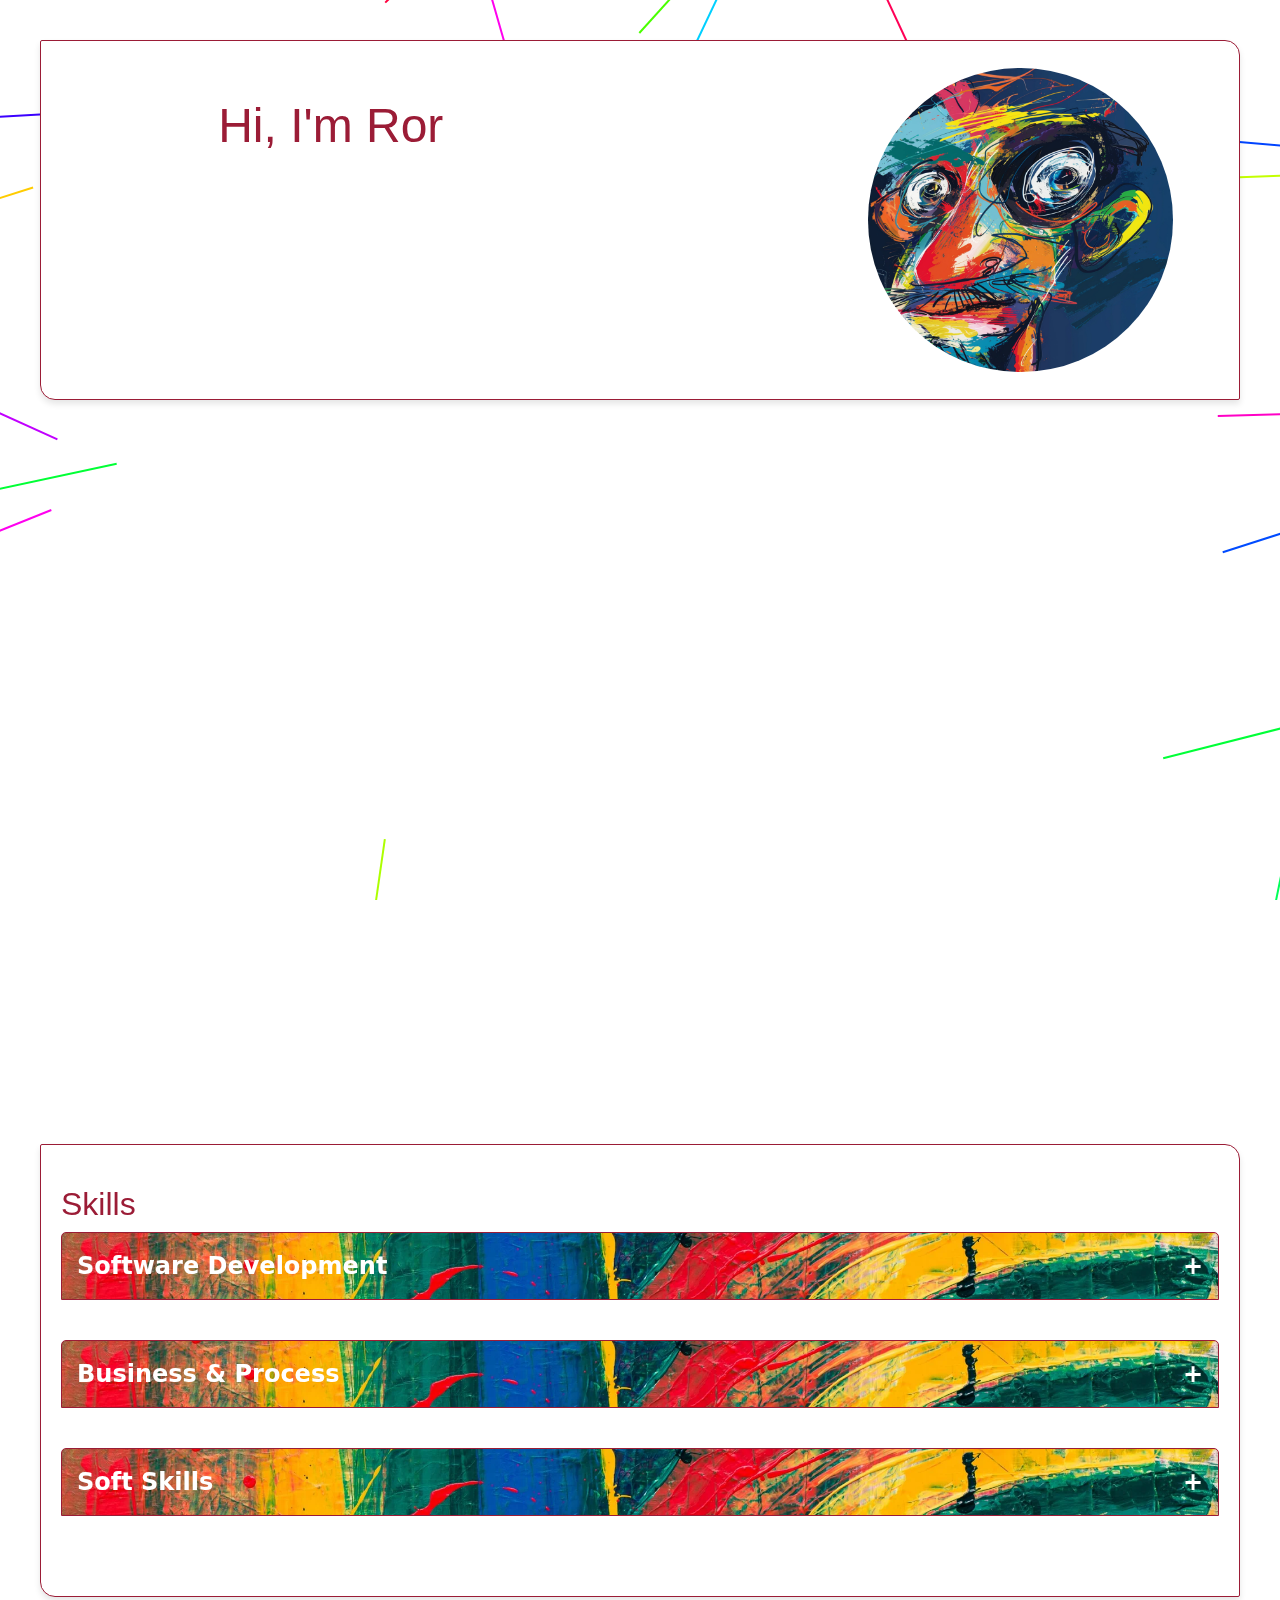
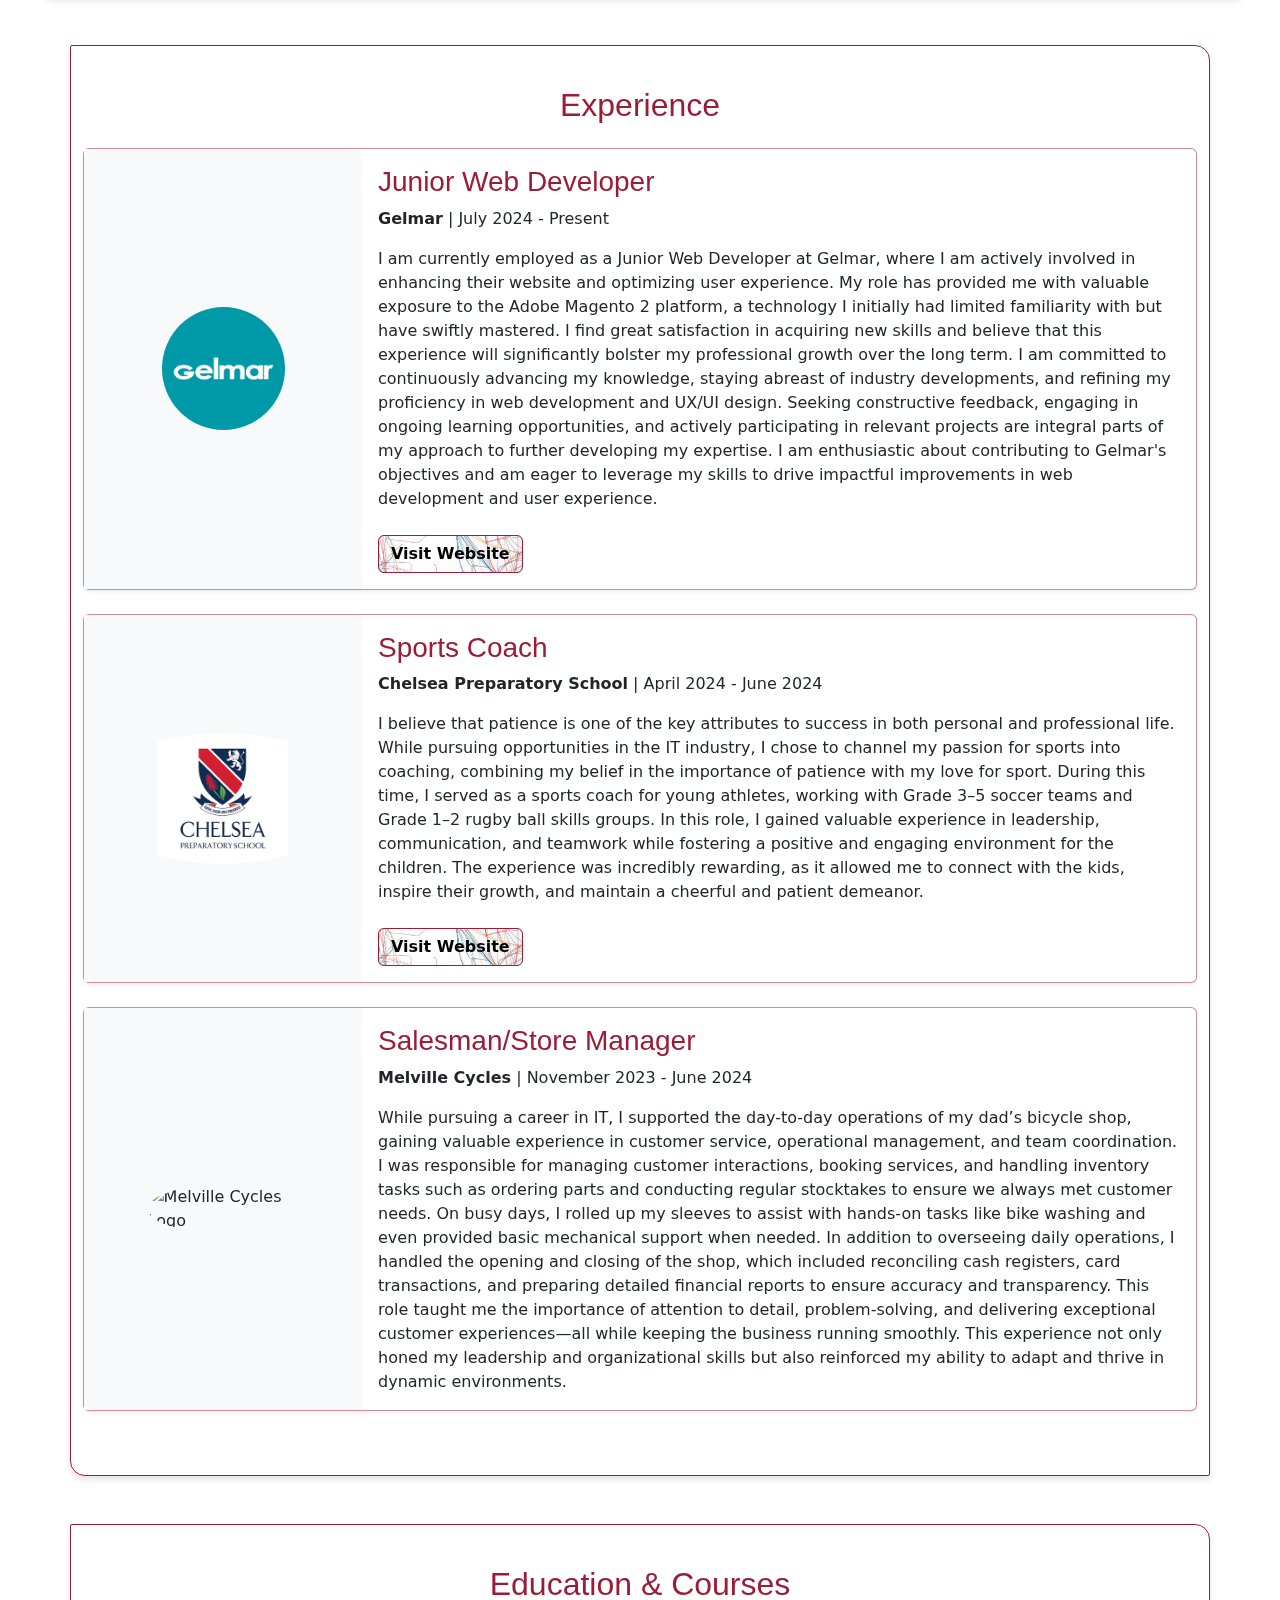
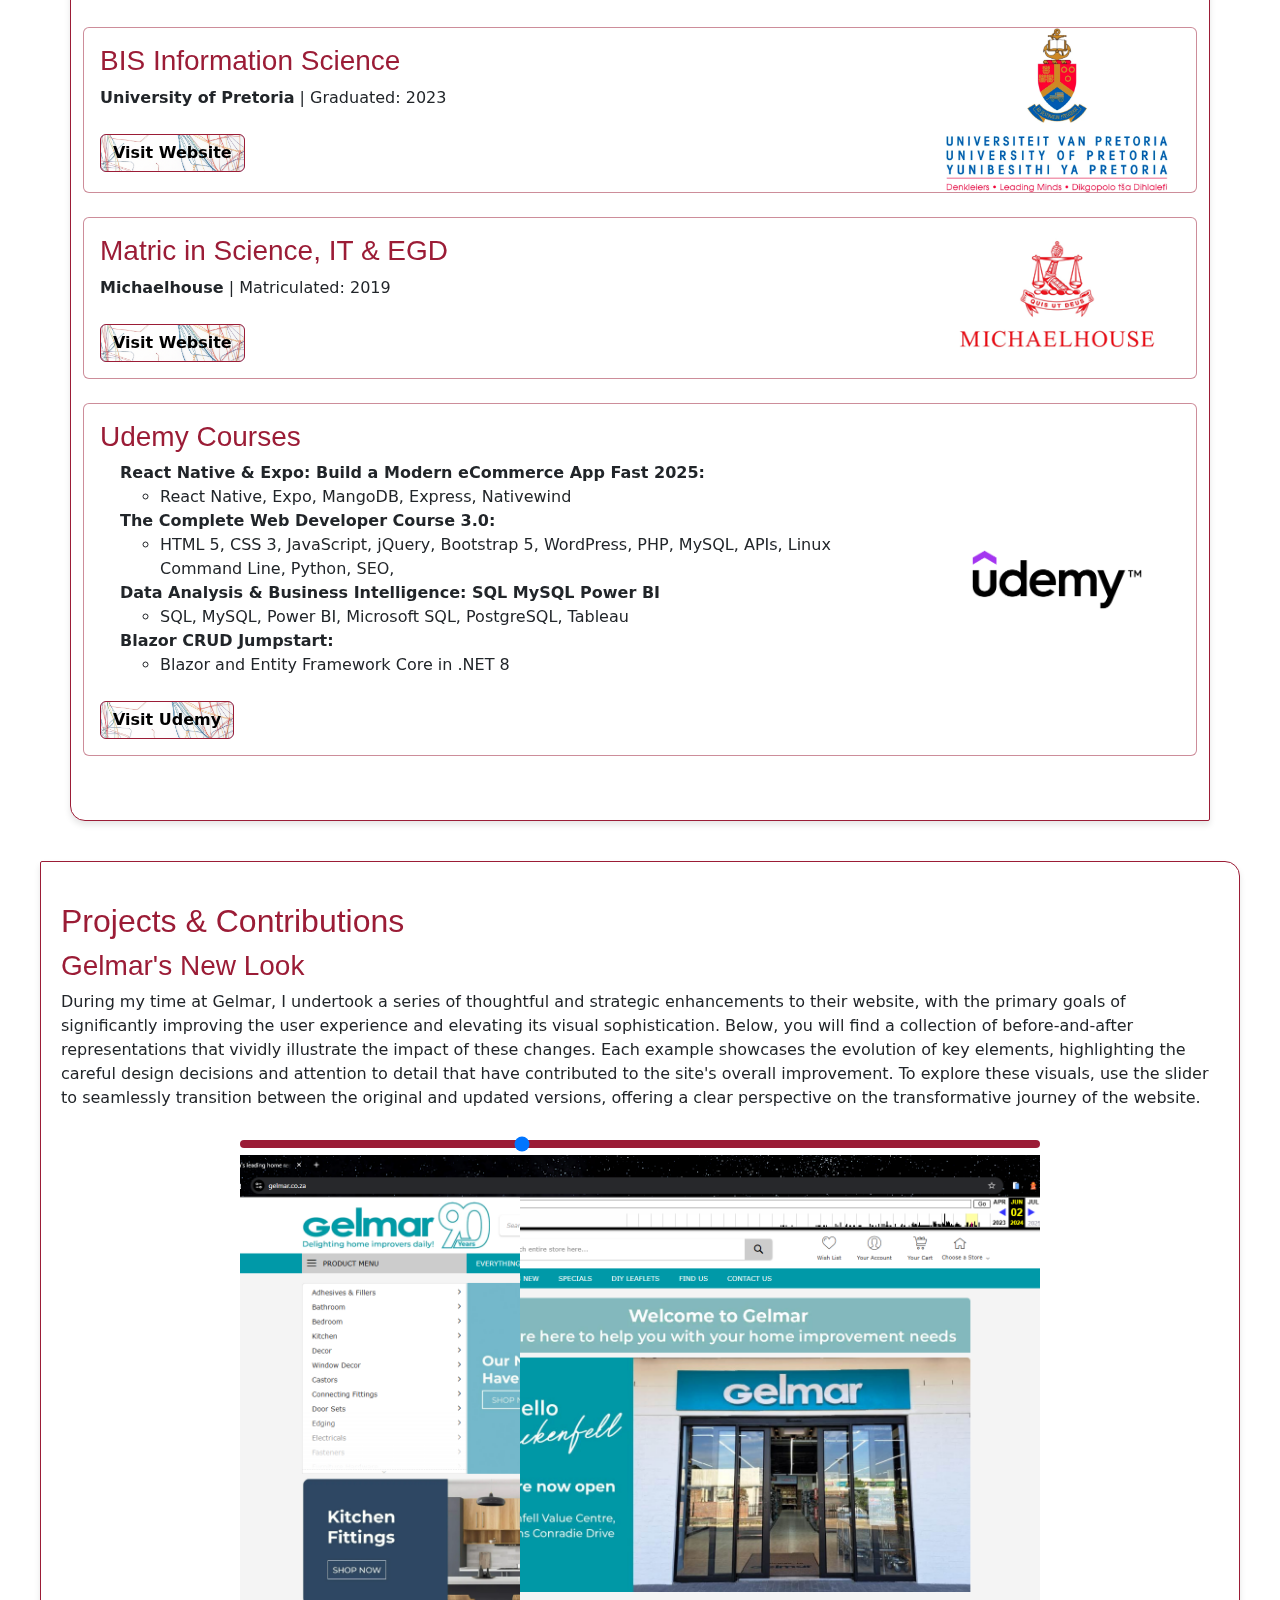
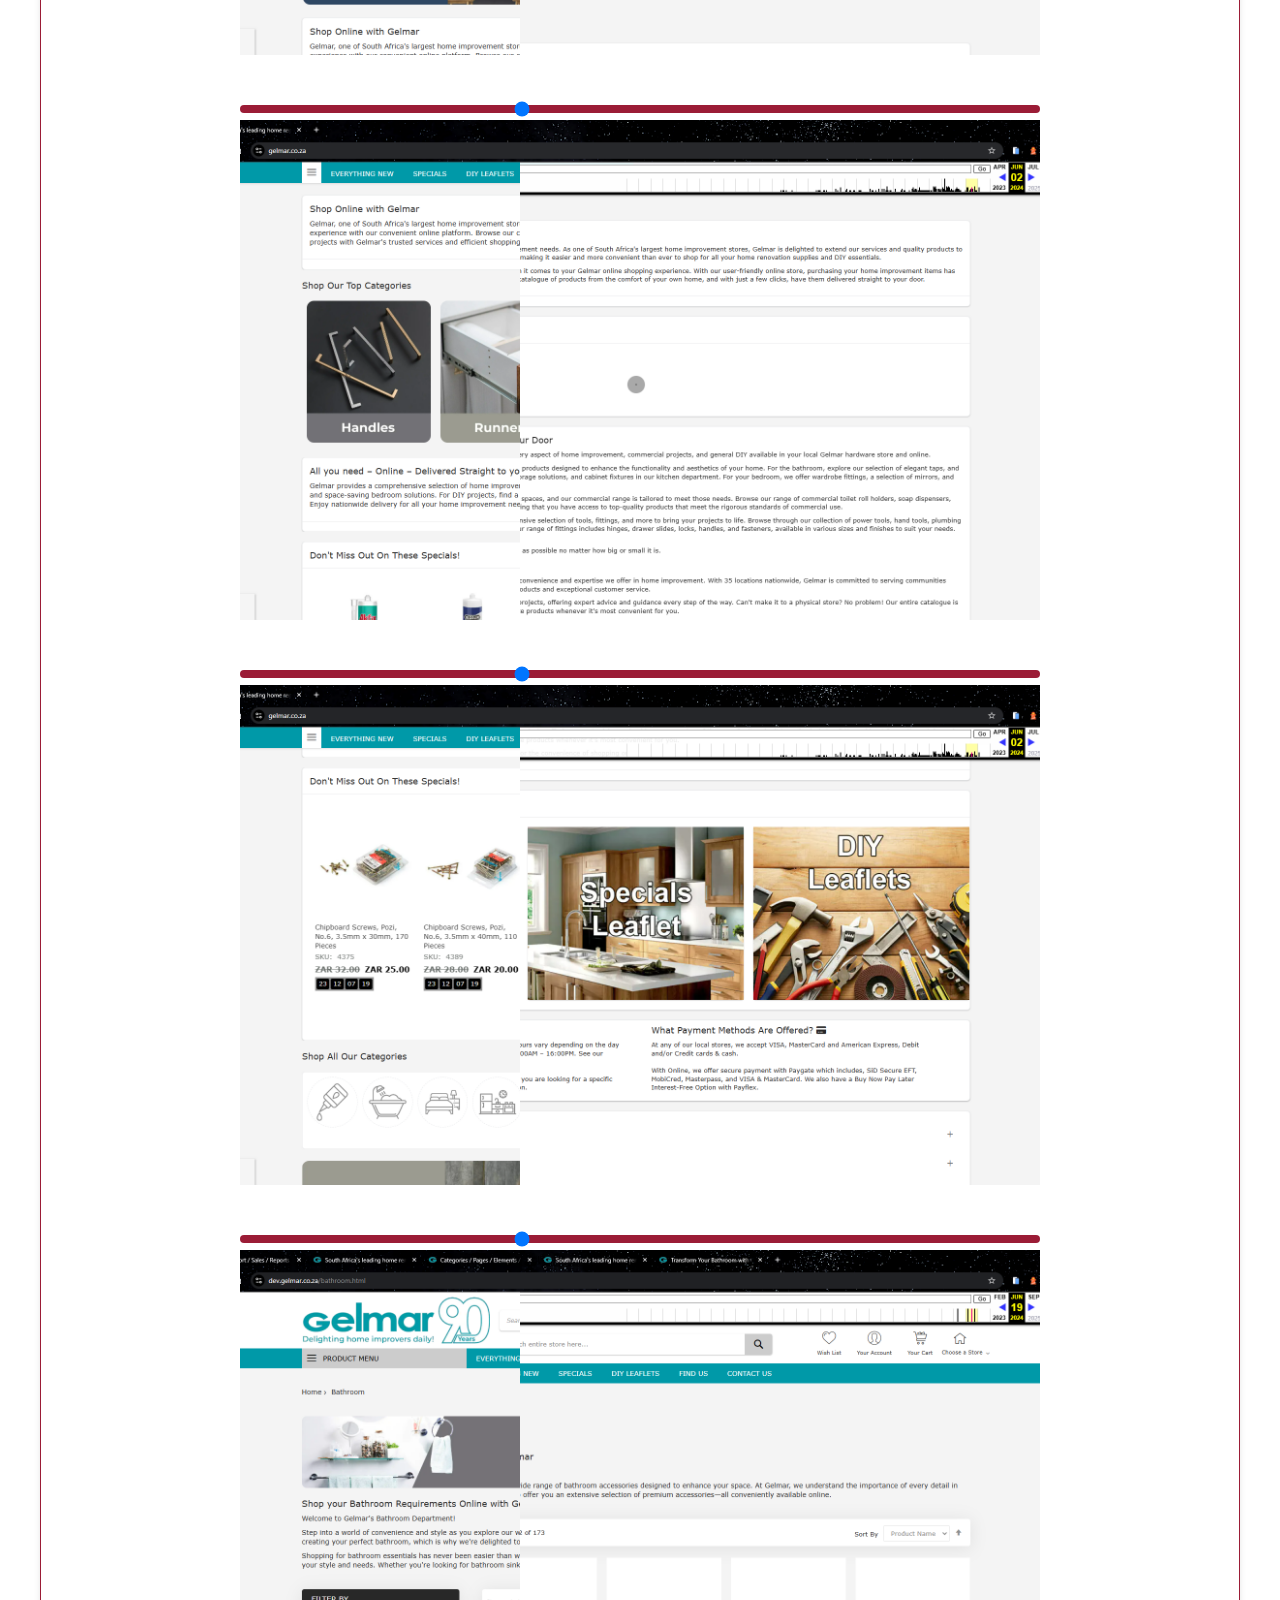
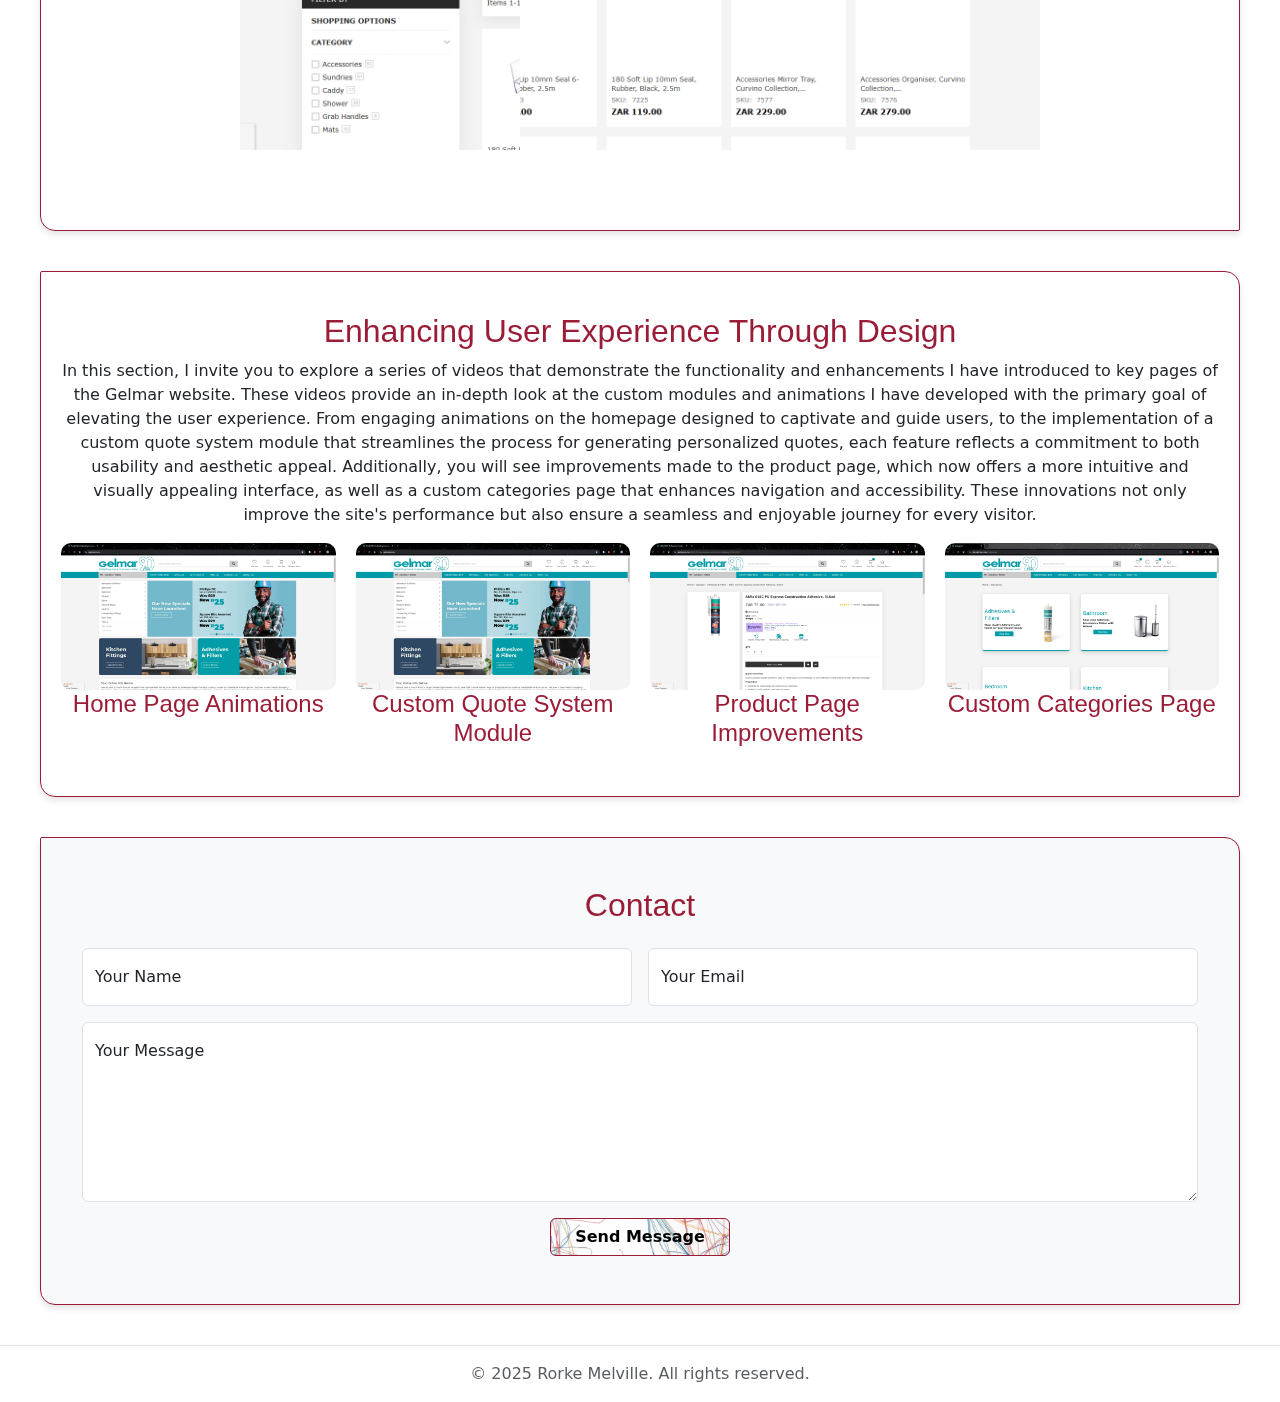
==== commit 778740a3: "Update index.html" ====
--- a/Resume Site/index.html
+++ b/Resume Site/index.html
@@ -41,7 +41,6 @@
       <div class="offcanvas-li"><li><a class="dropdown-item" href="#education">Education</a></li></div>
       <div class="offcanvas-li"><li><a class="dropdown-item" href="#projects">Projects</a></li></div>
       <div class="offcanvas-li"><li><a class="dropdown-item" href="#videos">Videos</a></li></div>
-      <div class="offcanvas-li"><li><a class="dropdown-item" href="#why-company">Why [Company Name]?</a></li></div>
       <div class="offcanvas-li"><li><a class="dropdown-item" href="#contact">Contact</a></li></div>
     </ul>
   </div>
@@ -541,4 +540,4 @@
   </footer>
   <script src="script.js"></script>
 </body>
-</html>+</html>
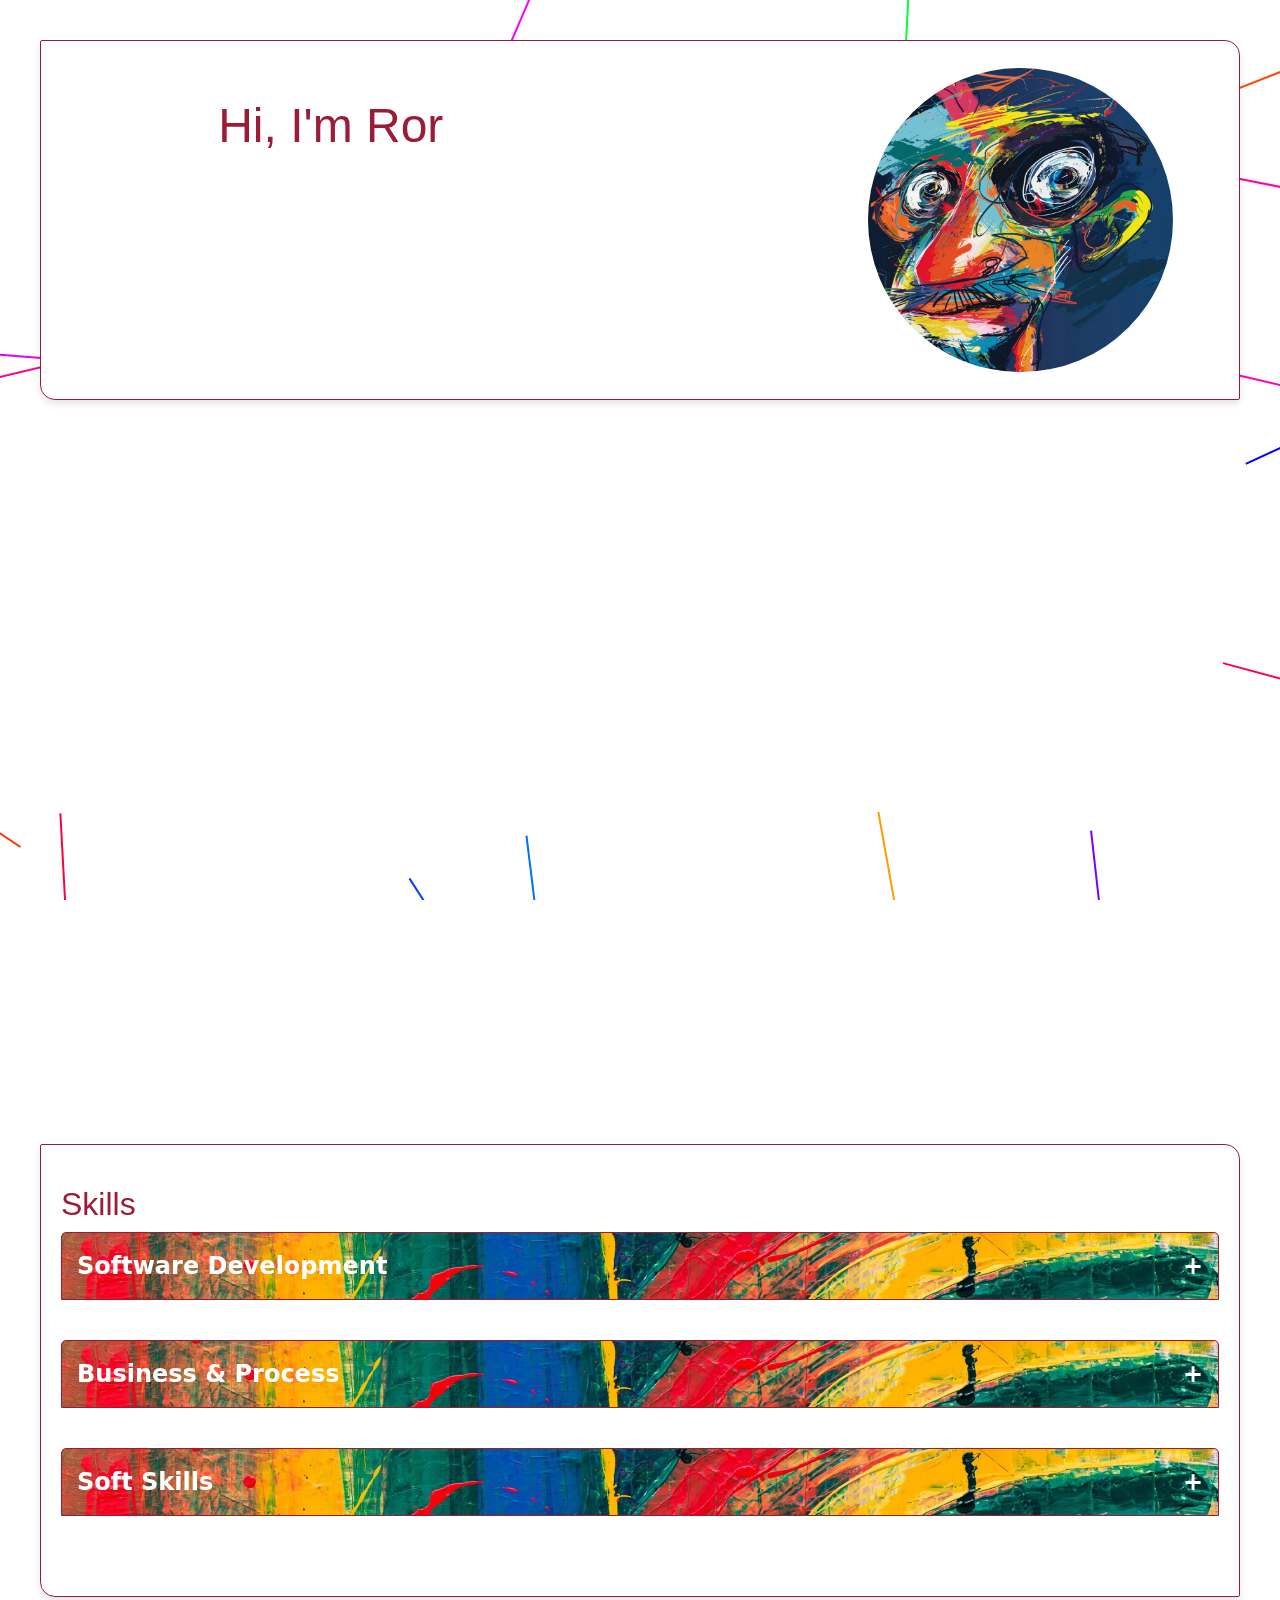
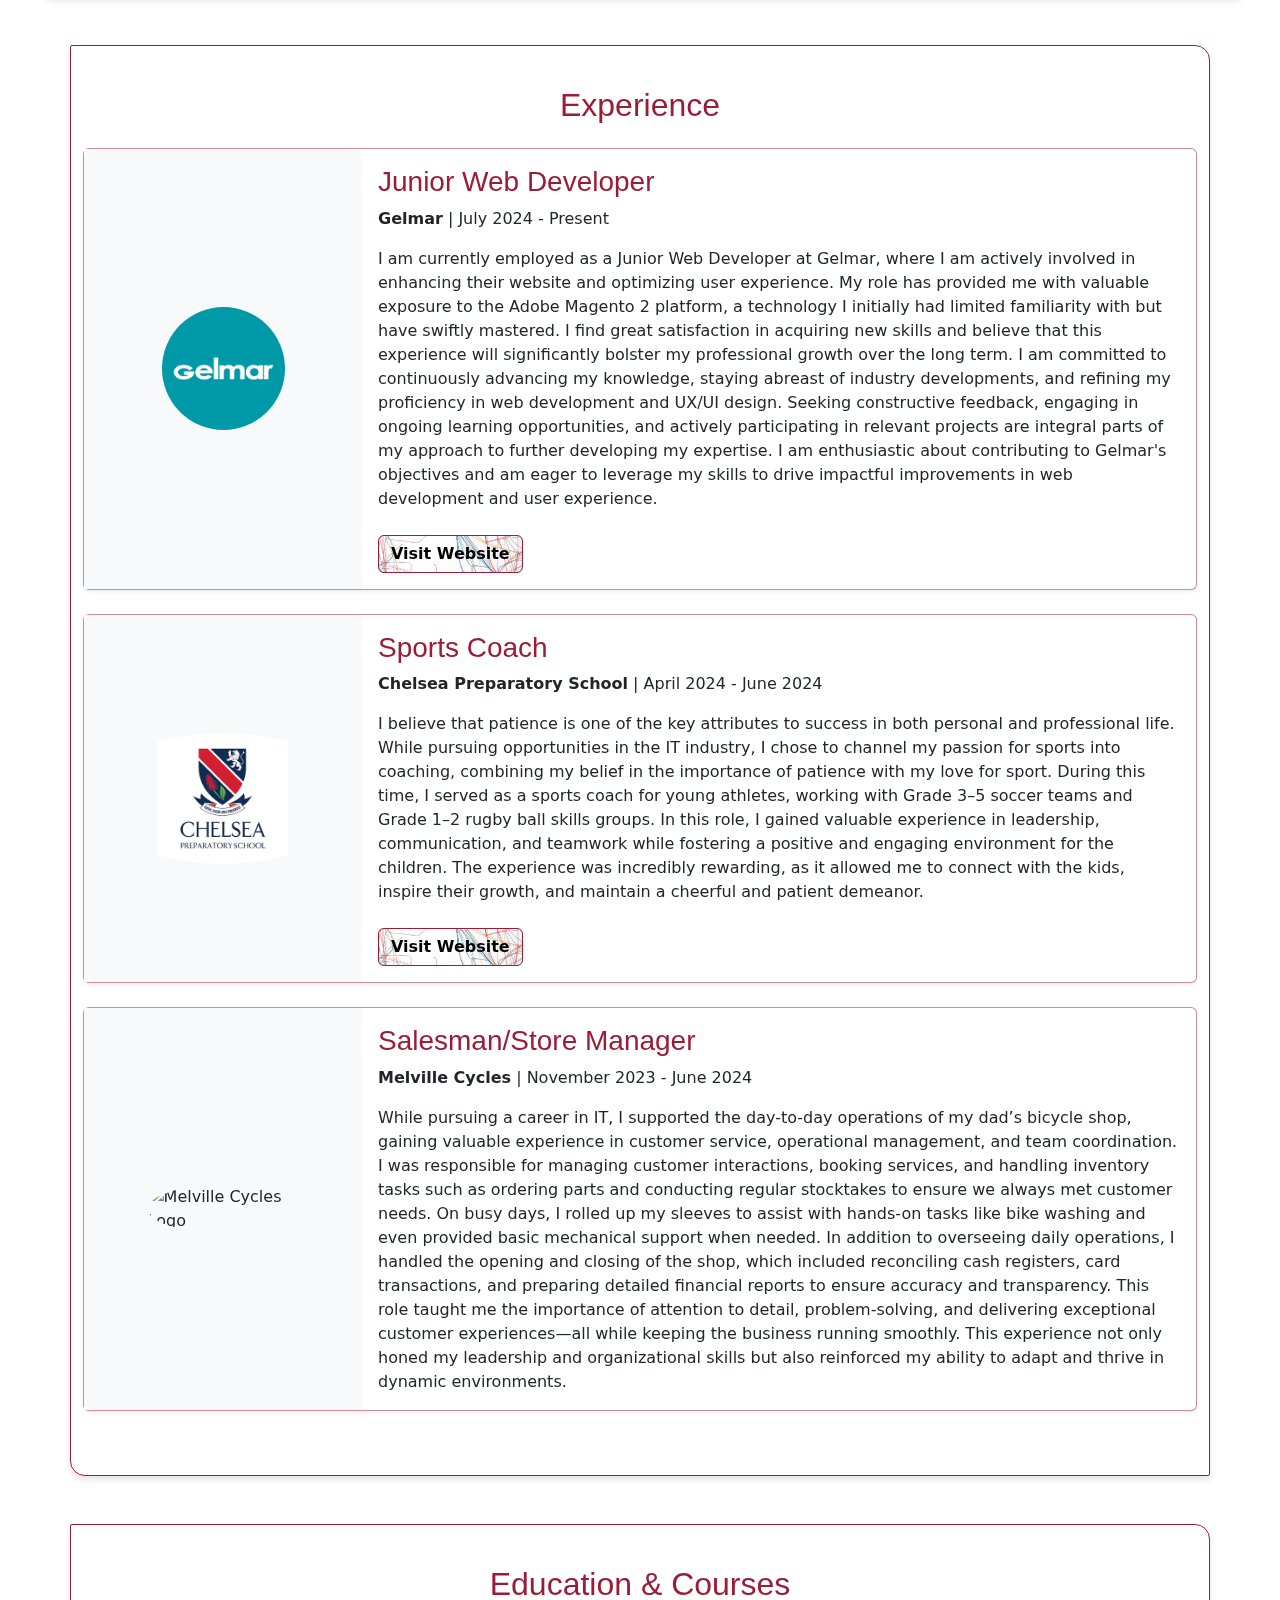
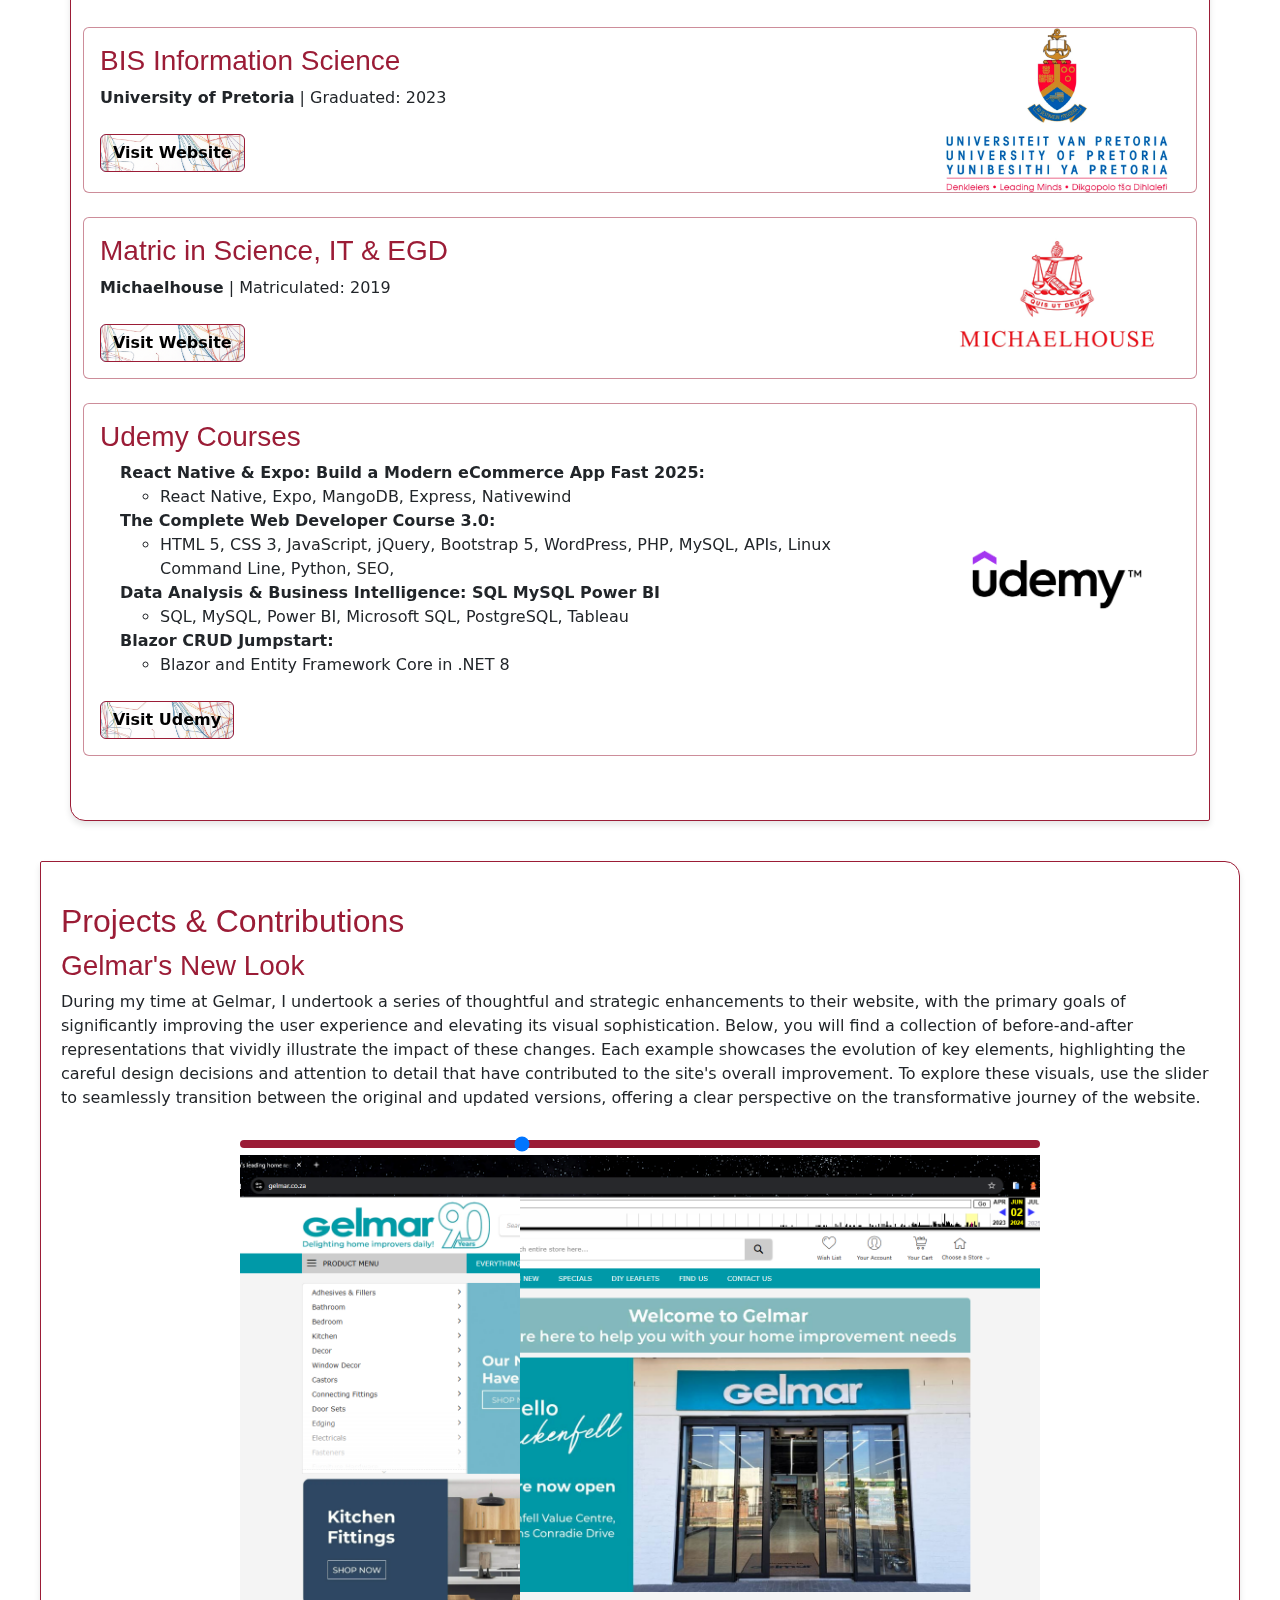
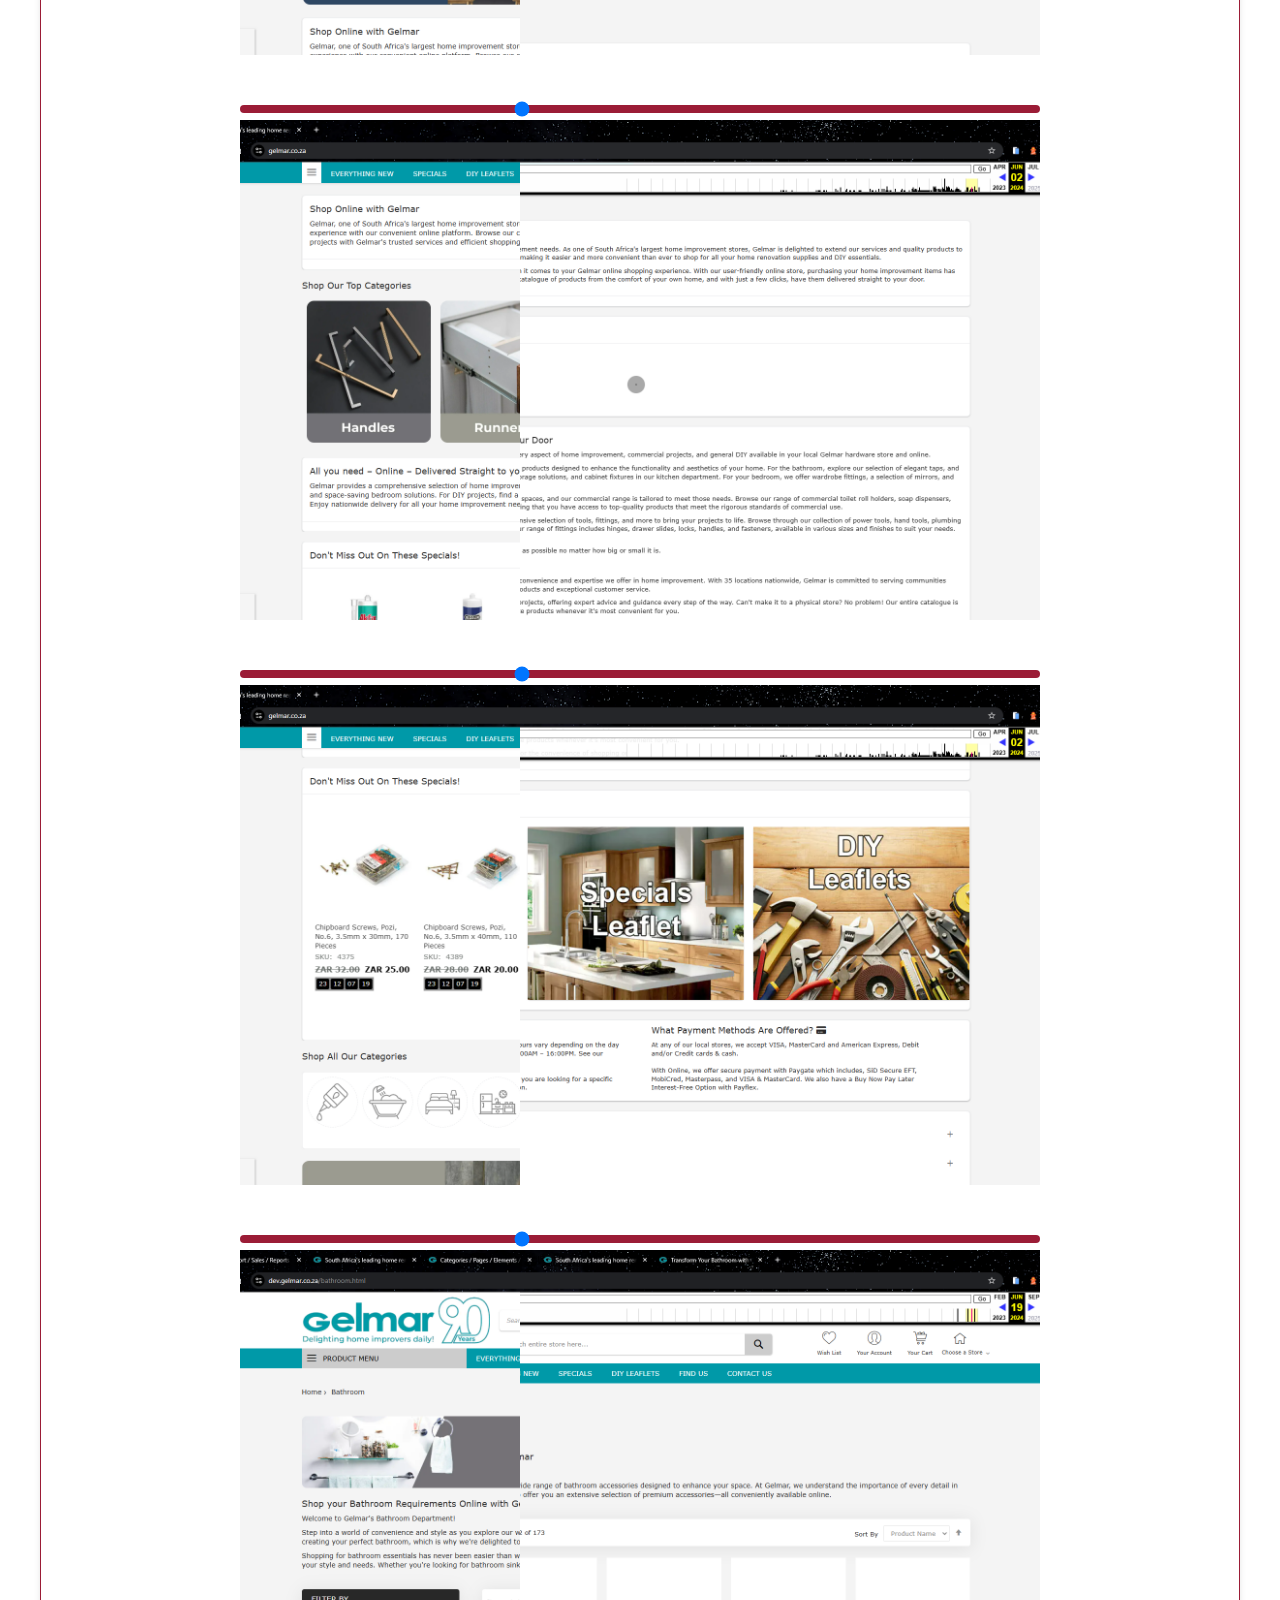
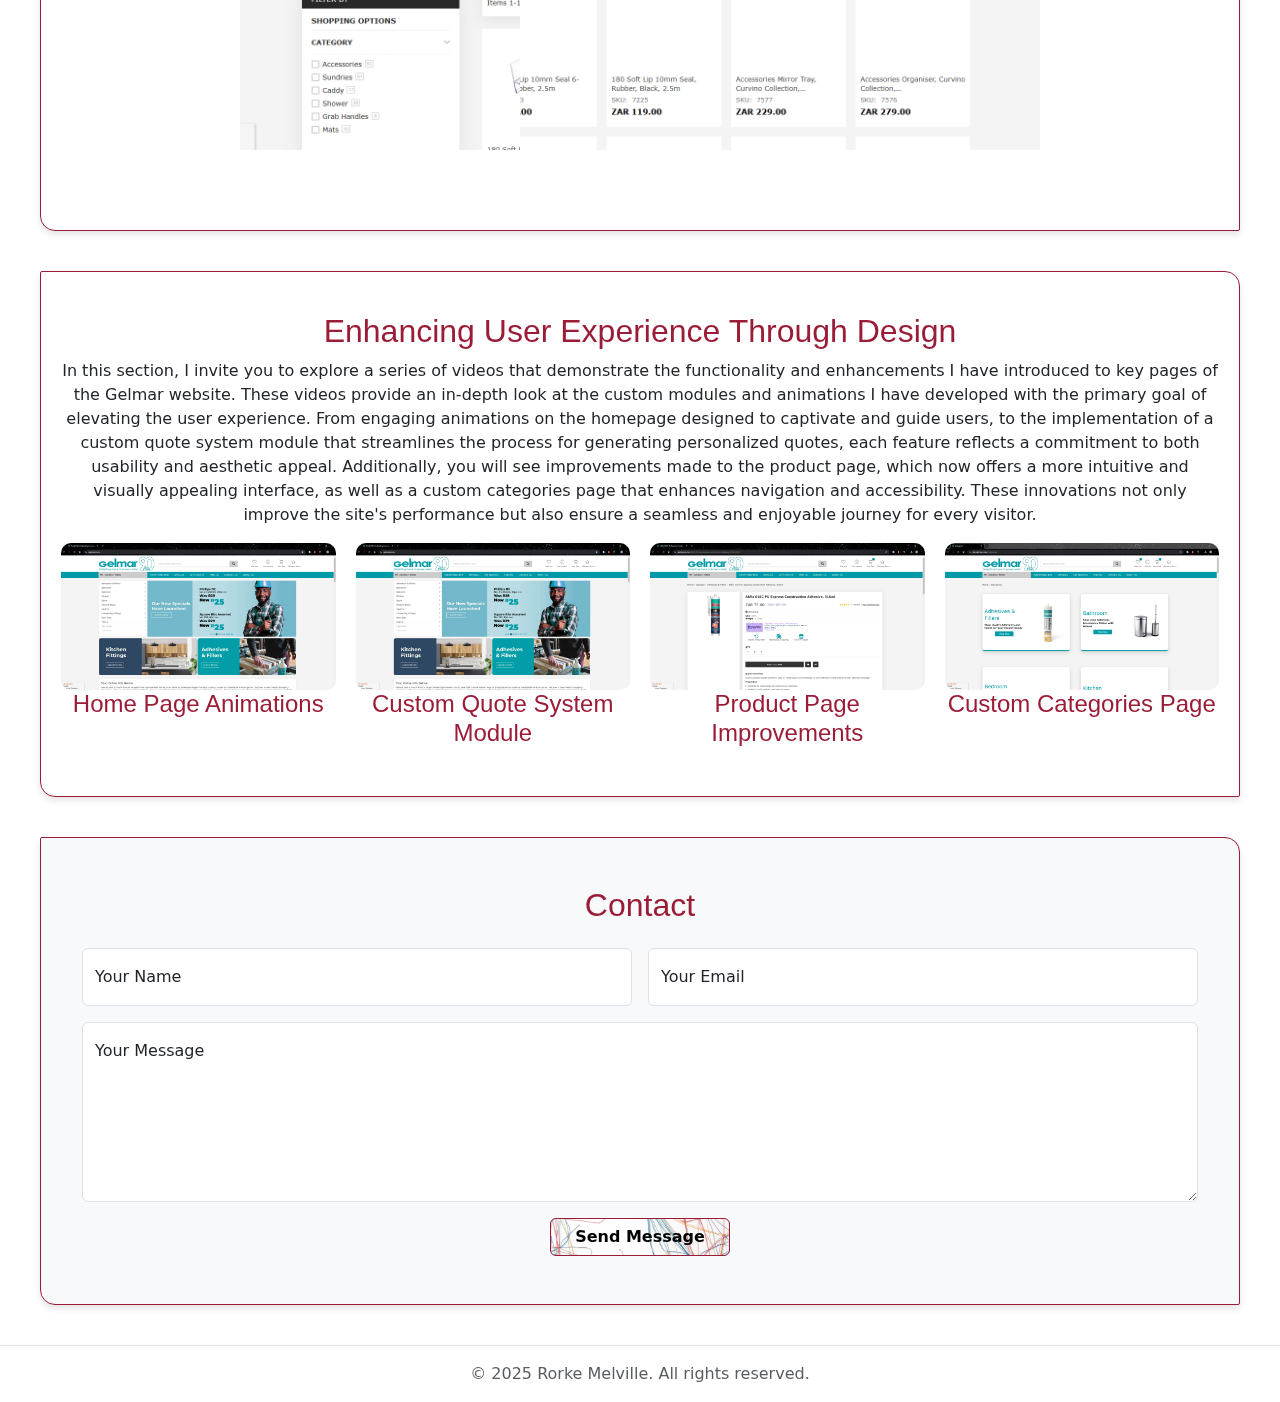
==== commit 978ab53d: "Update index.html" ====
--- a/Resume Site/index.html
+++ b/Resume Site/index.html
@@ -286,7 +286,7 @@
                 <p class="card-text">
                   I am currently employed as a Junior Web Developer at Gelmar, where I am actively involved in enhancing their website and optimizing user experience. My role has provided me with valuable exposure to the Adobe Magento 2 platform, a technology I initially had limited familiarity with but have swiftly mastered. I find great satisfaction in acquiring new skills and believe that this experience will significantly bolster my professional growth over the long term. I am committed to continuously advancing my knowledge, staying abreast of industry developments, and refining my proficiency in web development and UX/UI design. Seeking constructive feedback, engaging in ongoing learning opportunities, and actively participating in relevant projects are integral parts of my approach to further developing my expertise. I am enthusiastic about contributing to Gelmar's objectives and am eager to leverage my skills to drive impactful improvements in web development and user experience.
                 </p>
-                <a href="https://www.gelmar.com/" target="_blank" class="btn btn-primary mt-2">Visit Website</a>
+                <a href="https://www.gelmar.co.za/" target="_blank" class="btn btn-primary mt-2">Visit Website</a>
               </div>
             </div>
           </div>
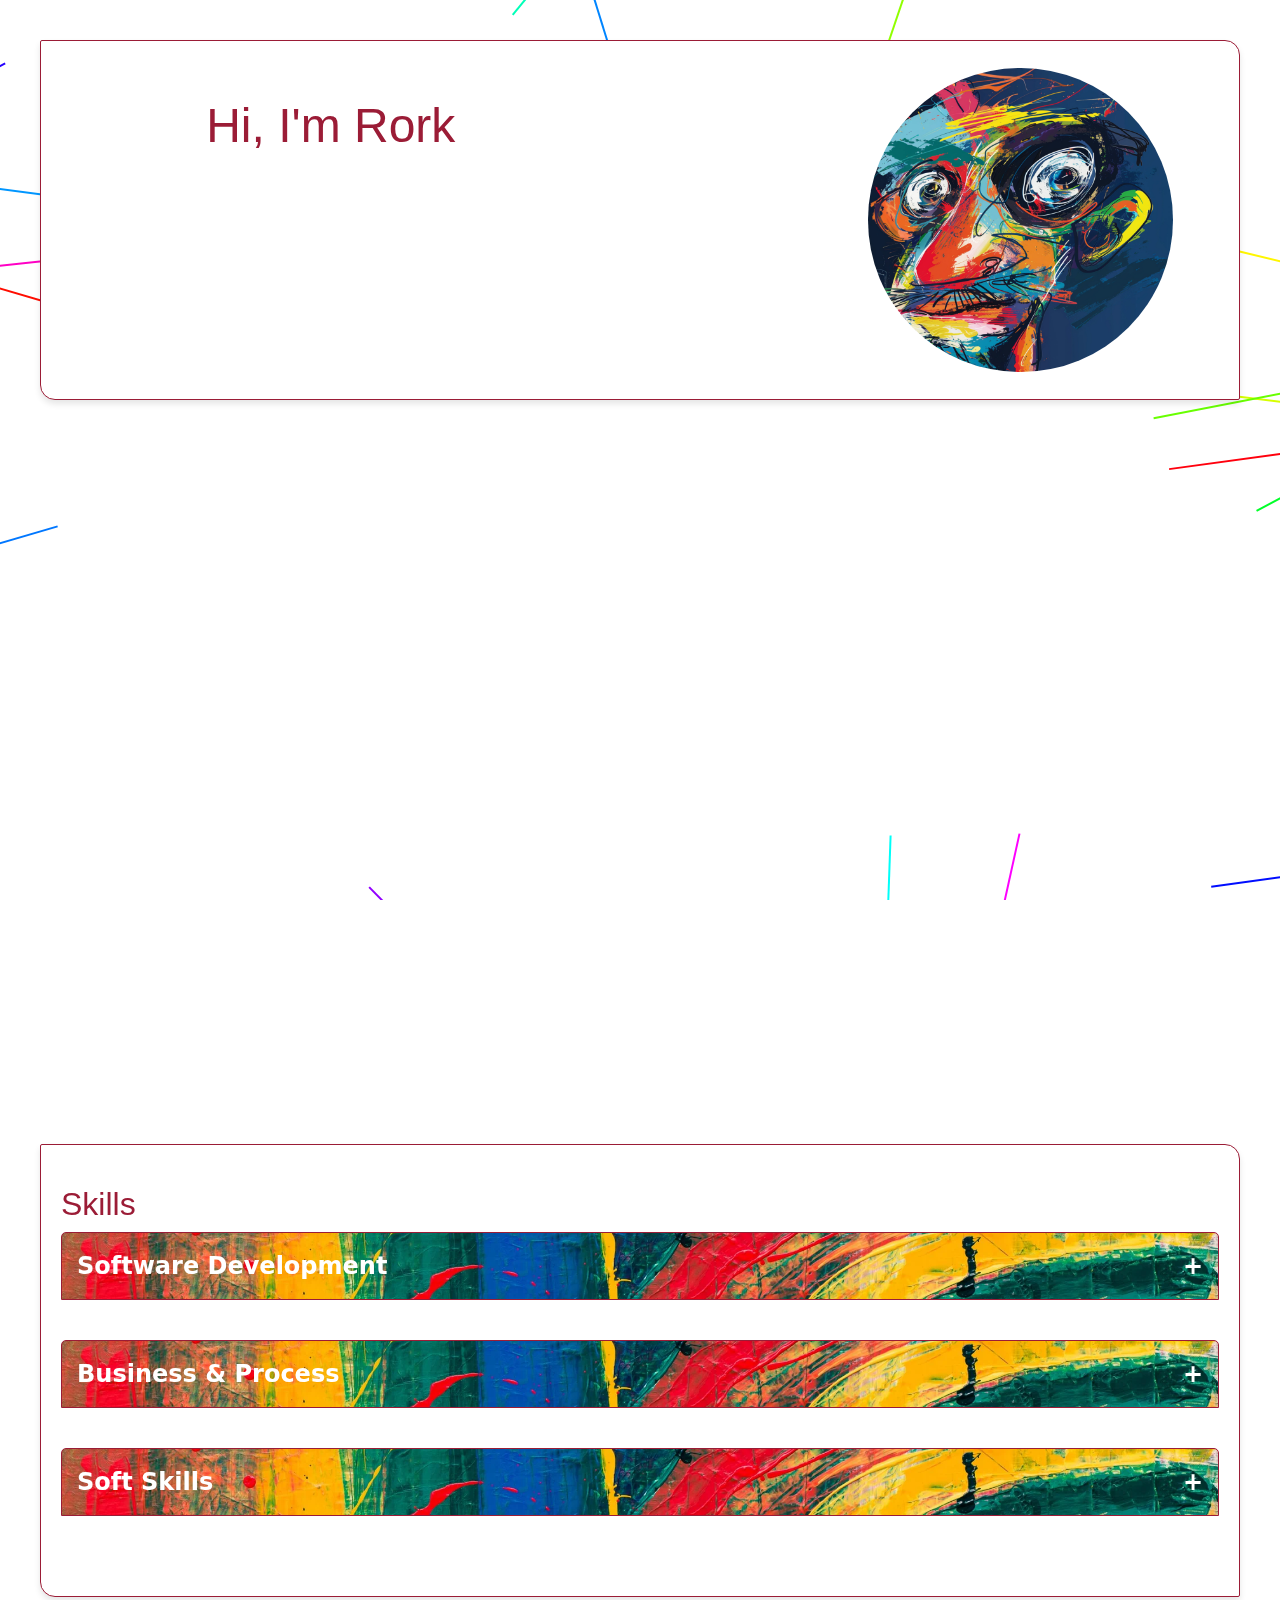
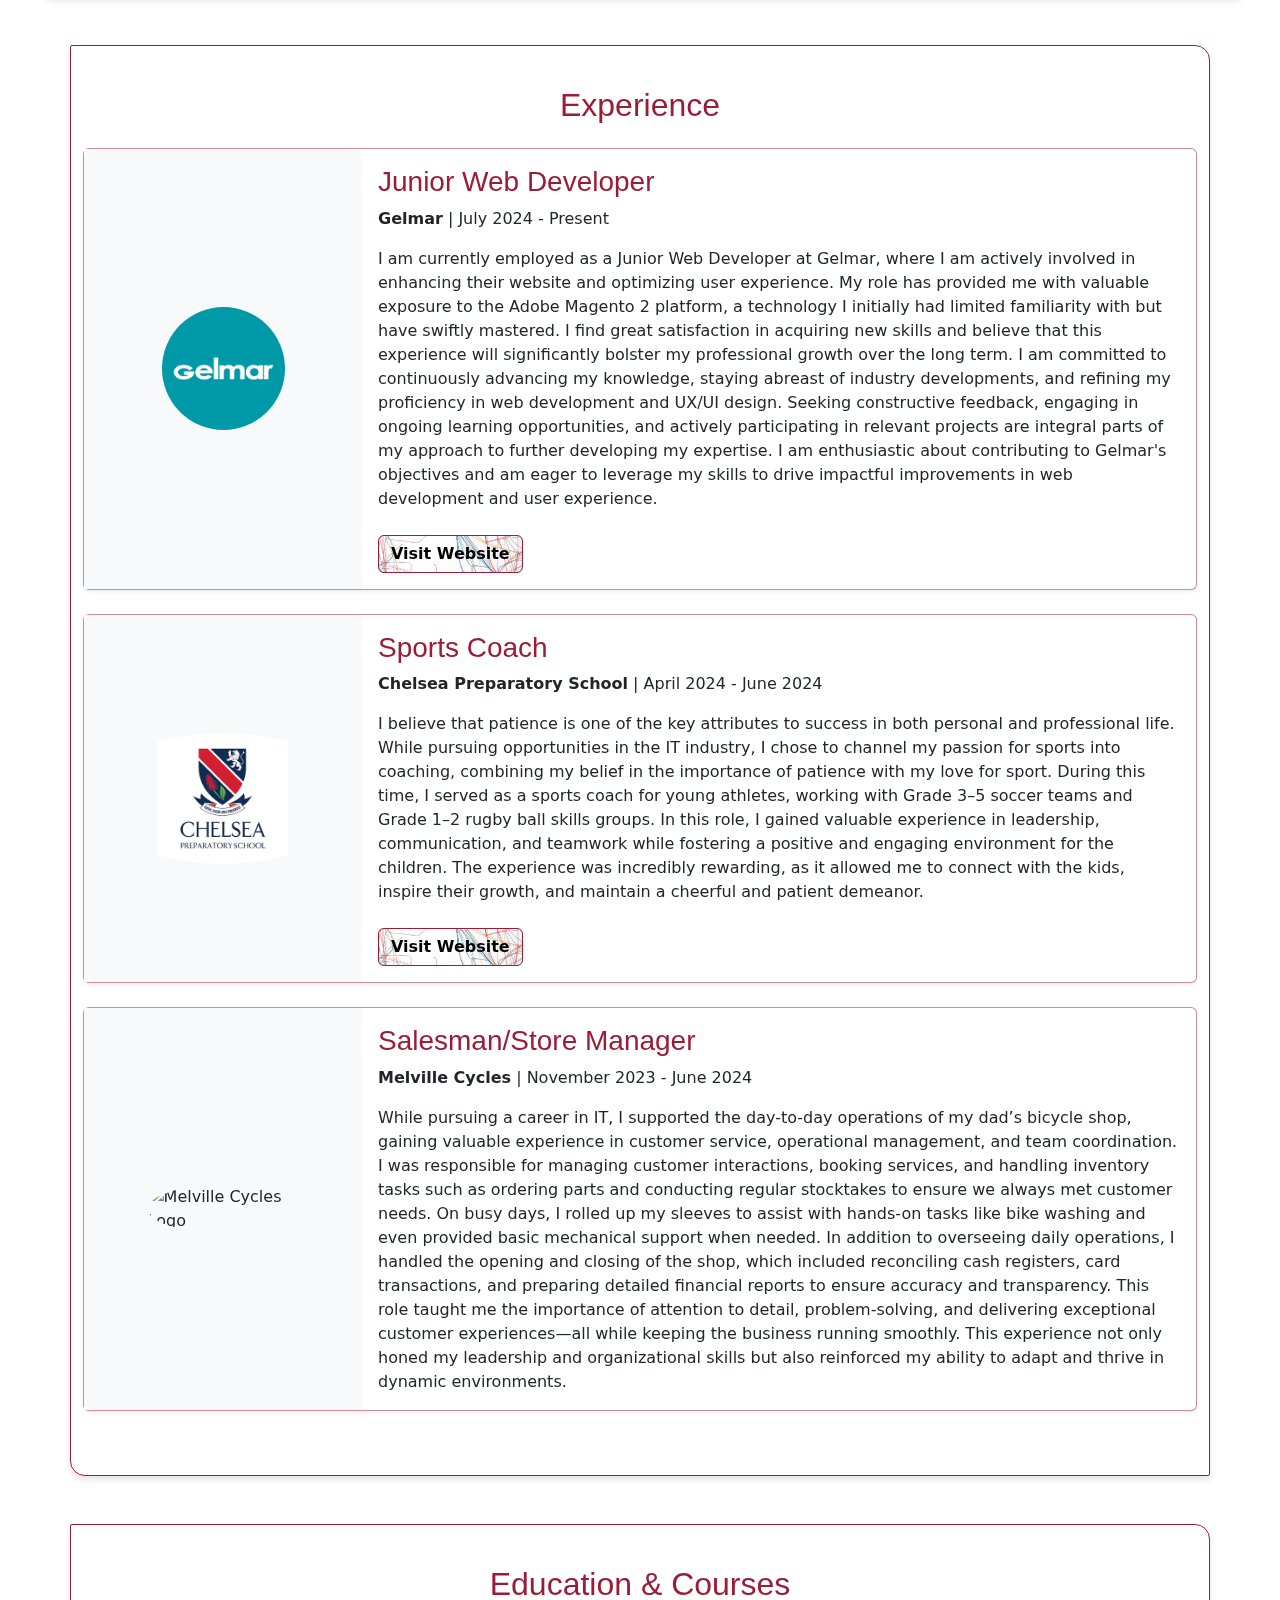
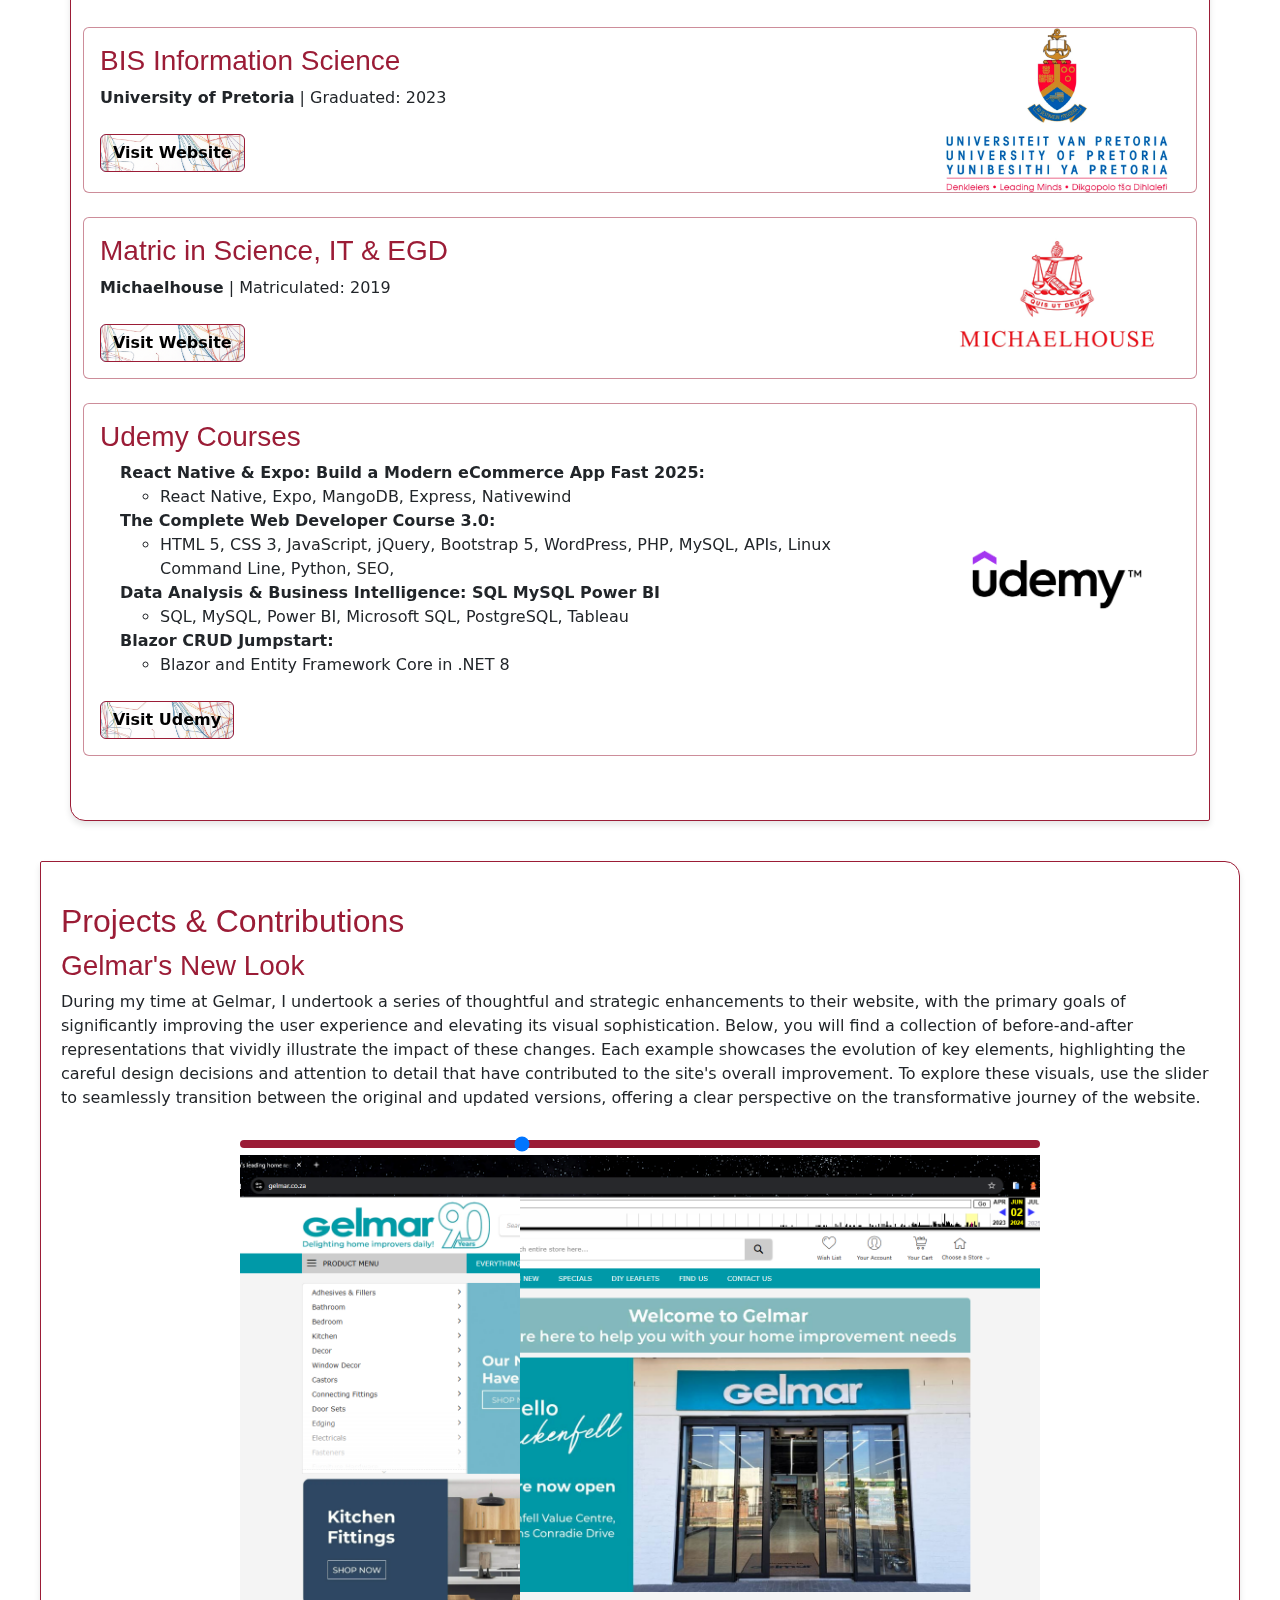
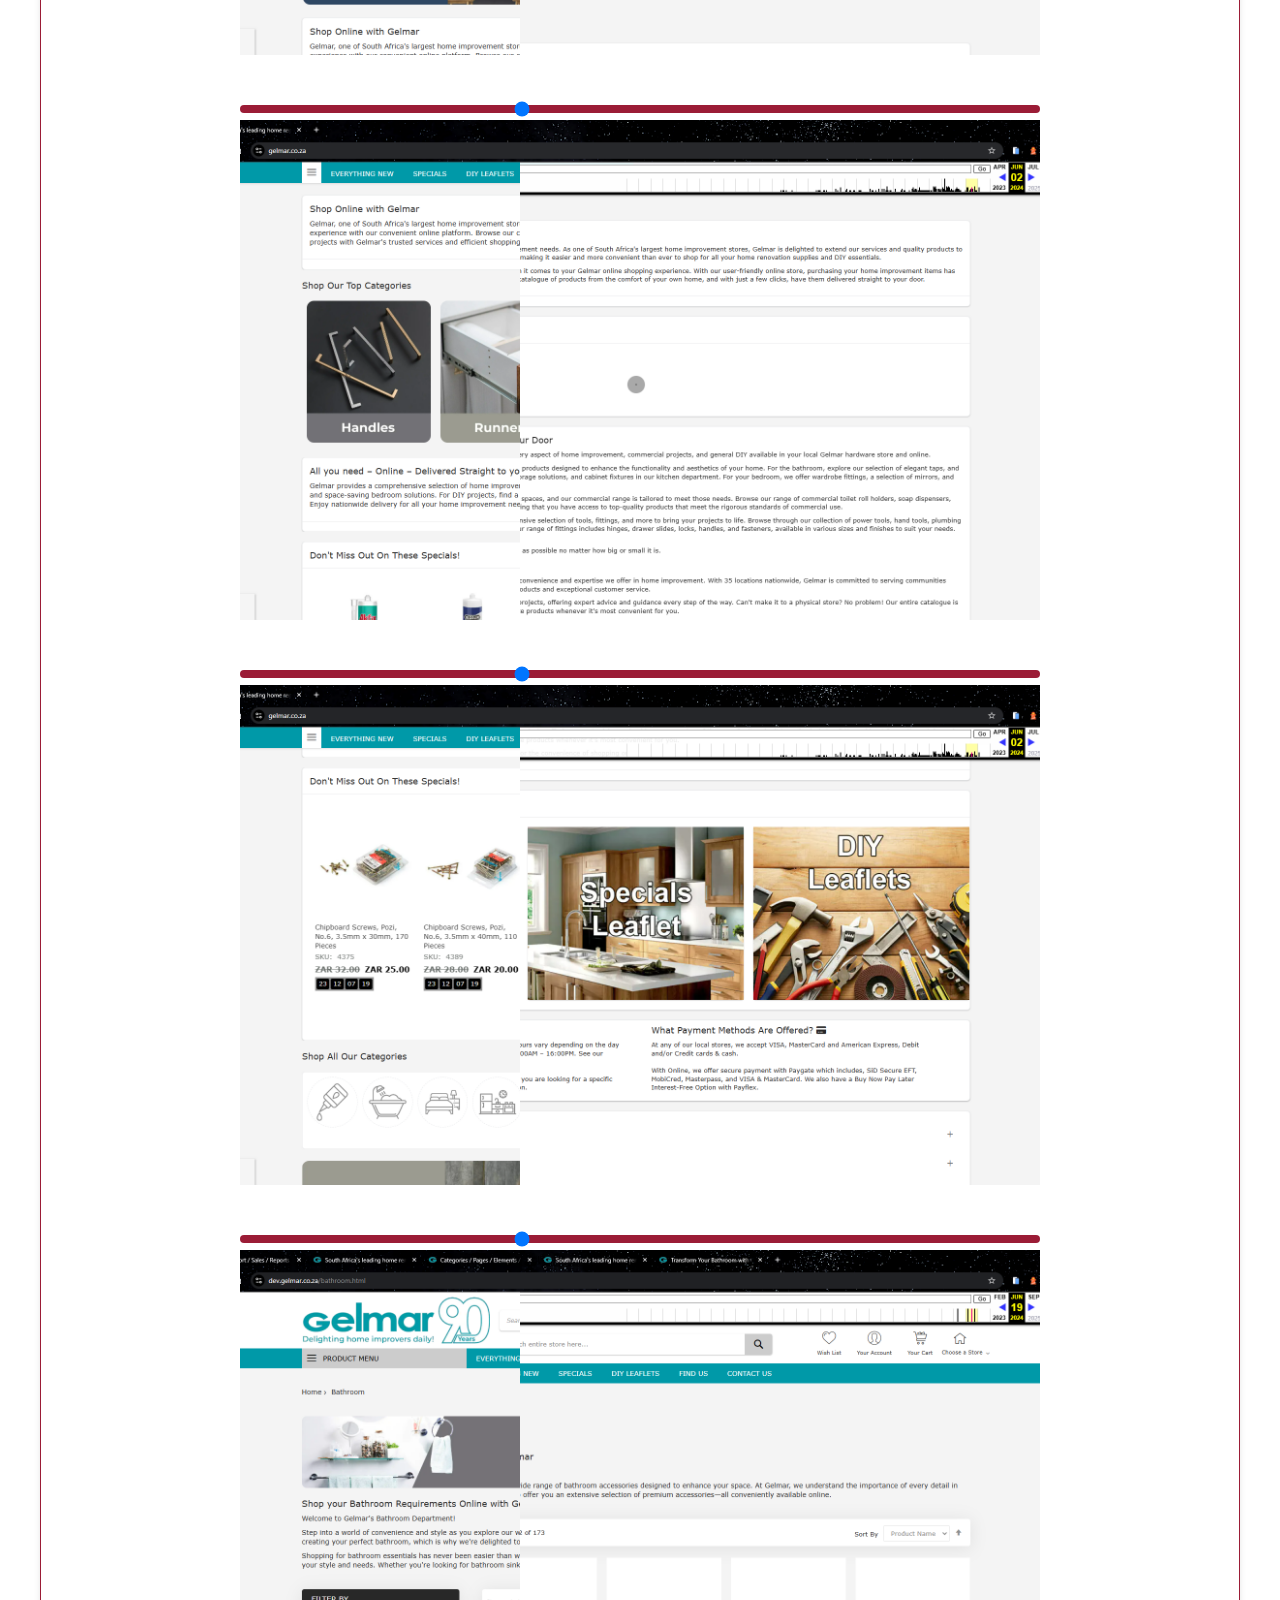
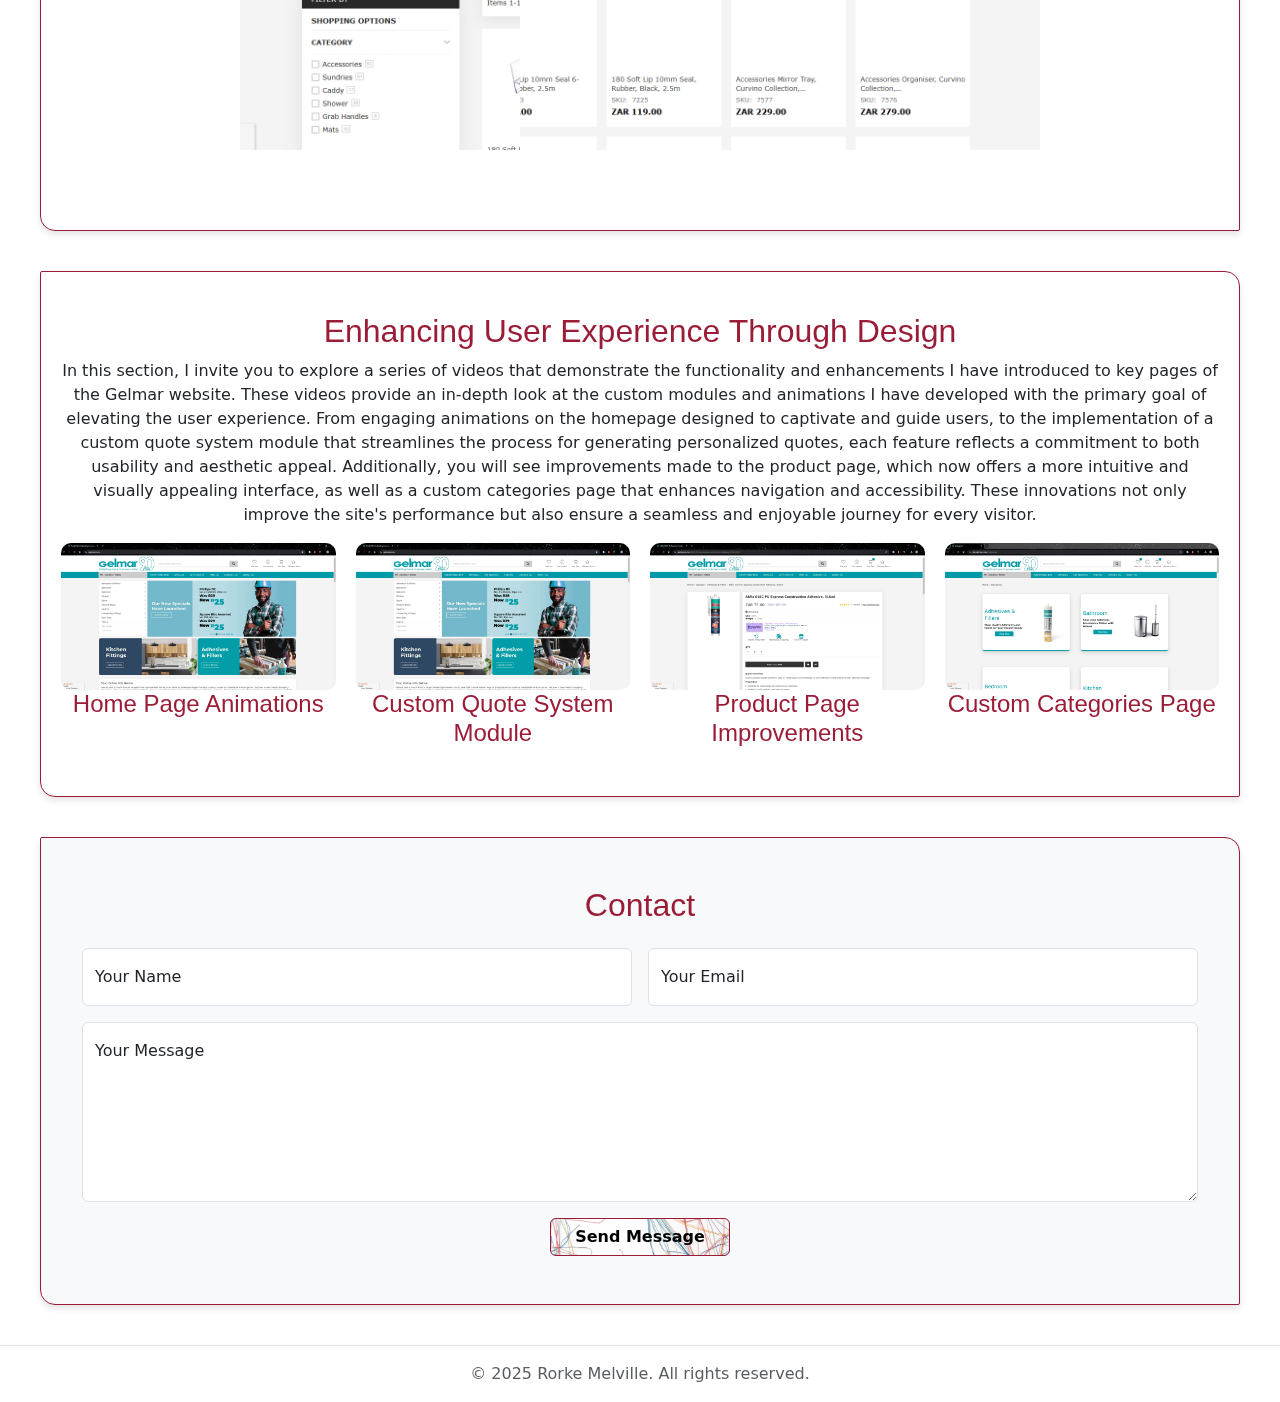
==== commit e1c1386d: "Update index.html" ====
--- a/Resume Site/index.html
+++ b/Resume Site/index.html
@@ -20,7 +20,7 @@
         <i class="fa-solid fa-bars" style="color: white; font-size: medium;"></i>
       </a>
     <ul class="nav-links">
-      <li><a href="mailto:your-email@example.com"><i class="fa fa-envelope"></i> Email Me</a></li>
+      <li><a href="mailto:rorkemelville2@gmail.com"><i class="fa fa-envelope"></i> Email Me</a></li>
       <li><a href="https://www.linkedin.com/in/rorke-melville/" target="_blank"><i class="fa-brands fa-linkedin"></i> LinkedIn</a></li>
       <li><a href="https://github.com/Rorke-Melville" target="_blank"><i class="fa-brands fa-github"></i> GitHub</a></li>
       <li><a href="tel:+27832297305"><i class="fa fa-phone"></i> 083 229 7305</a></li>
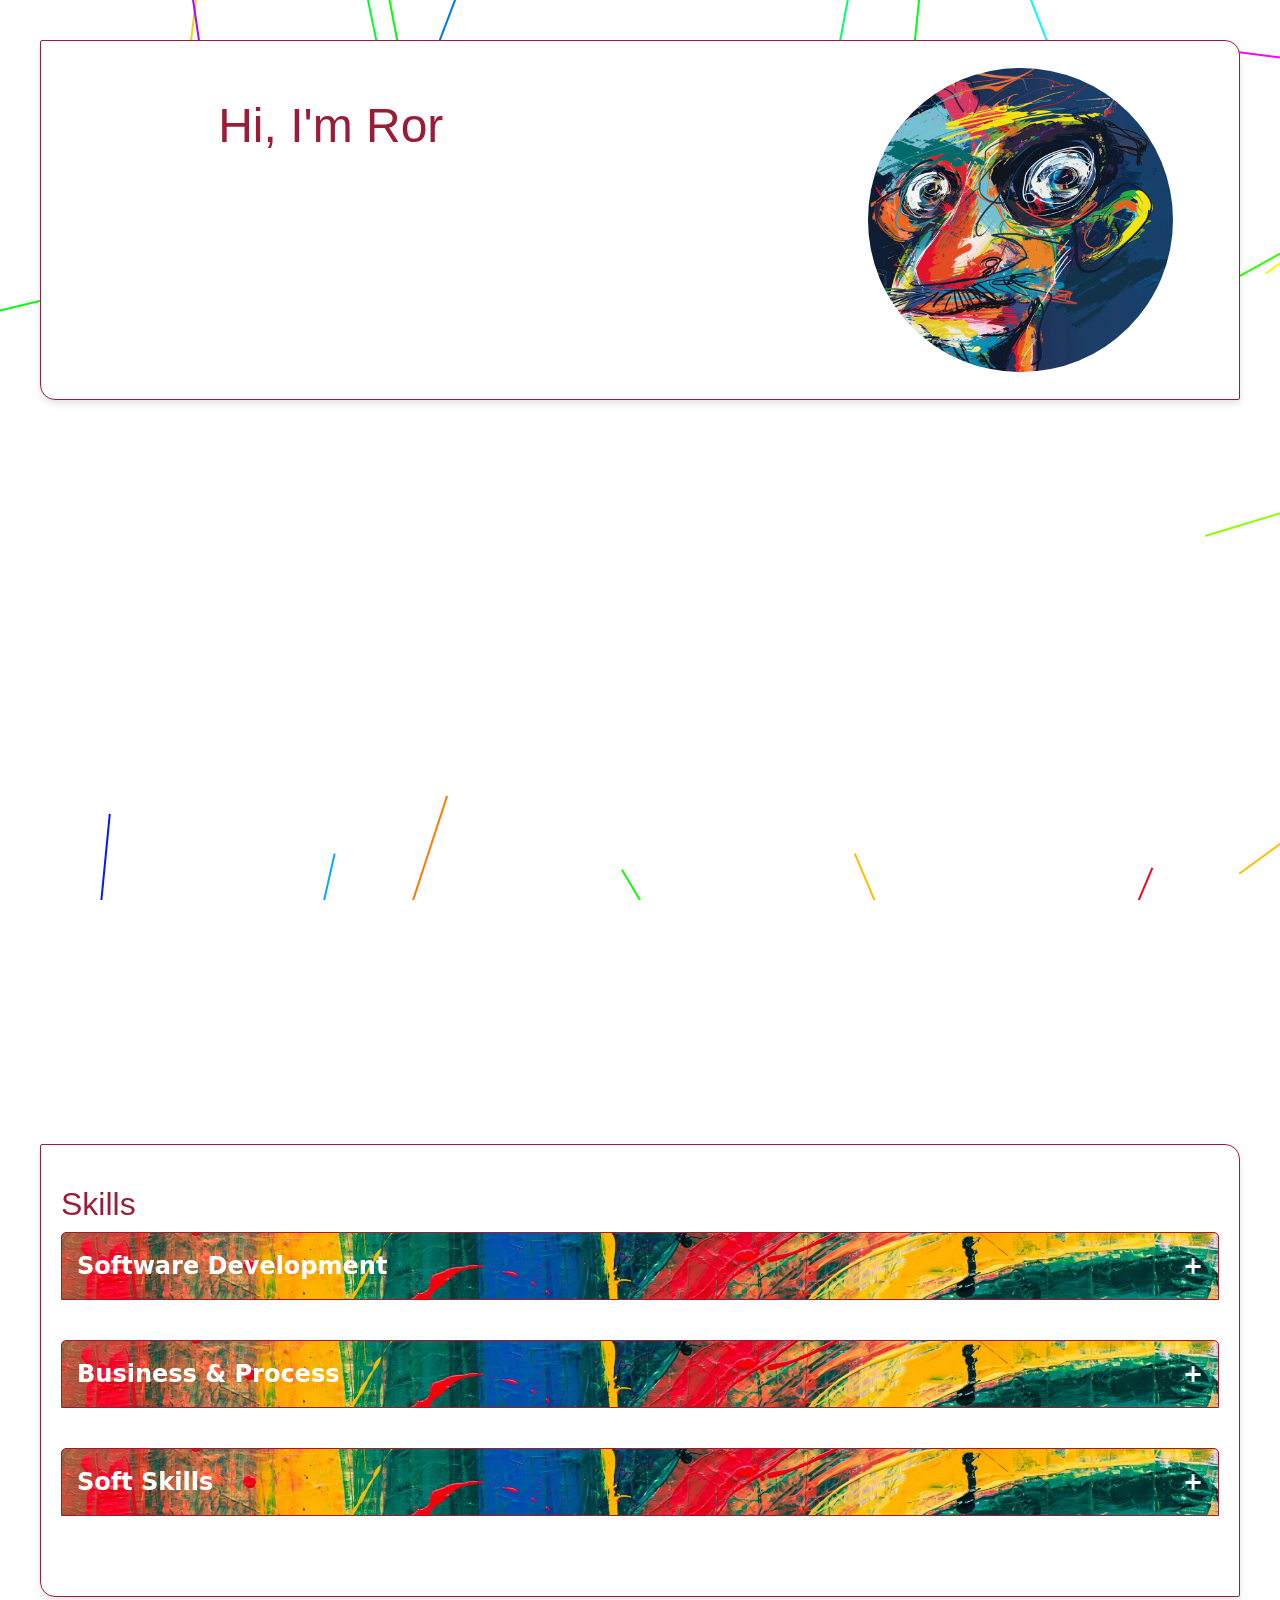
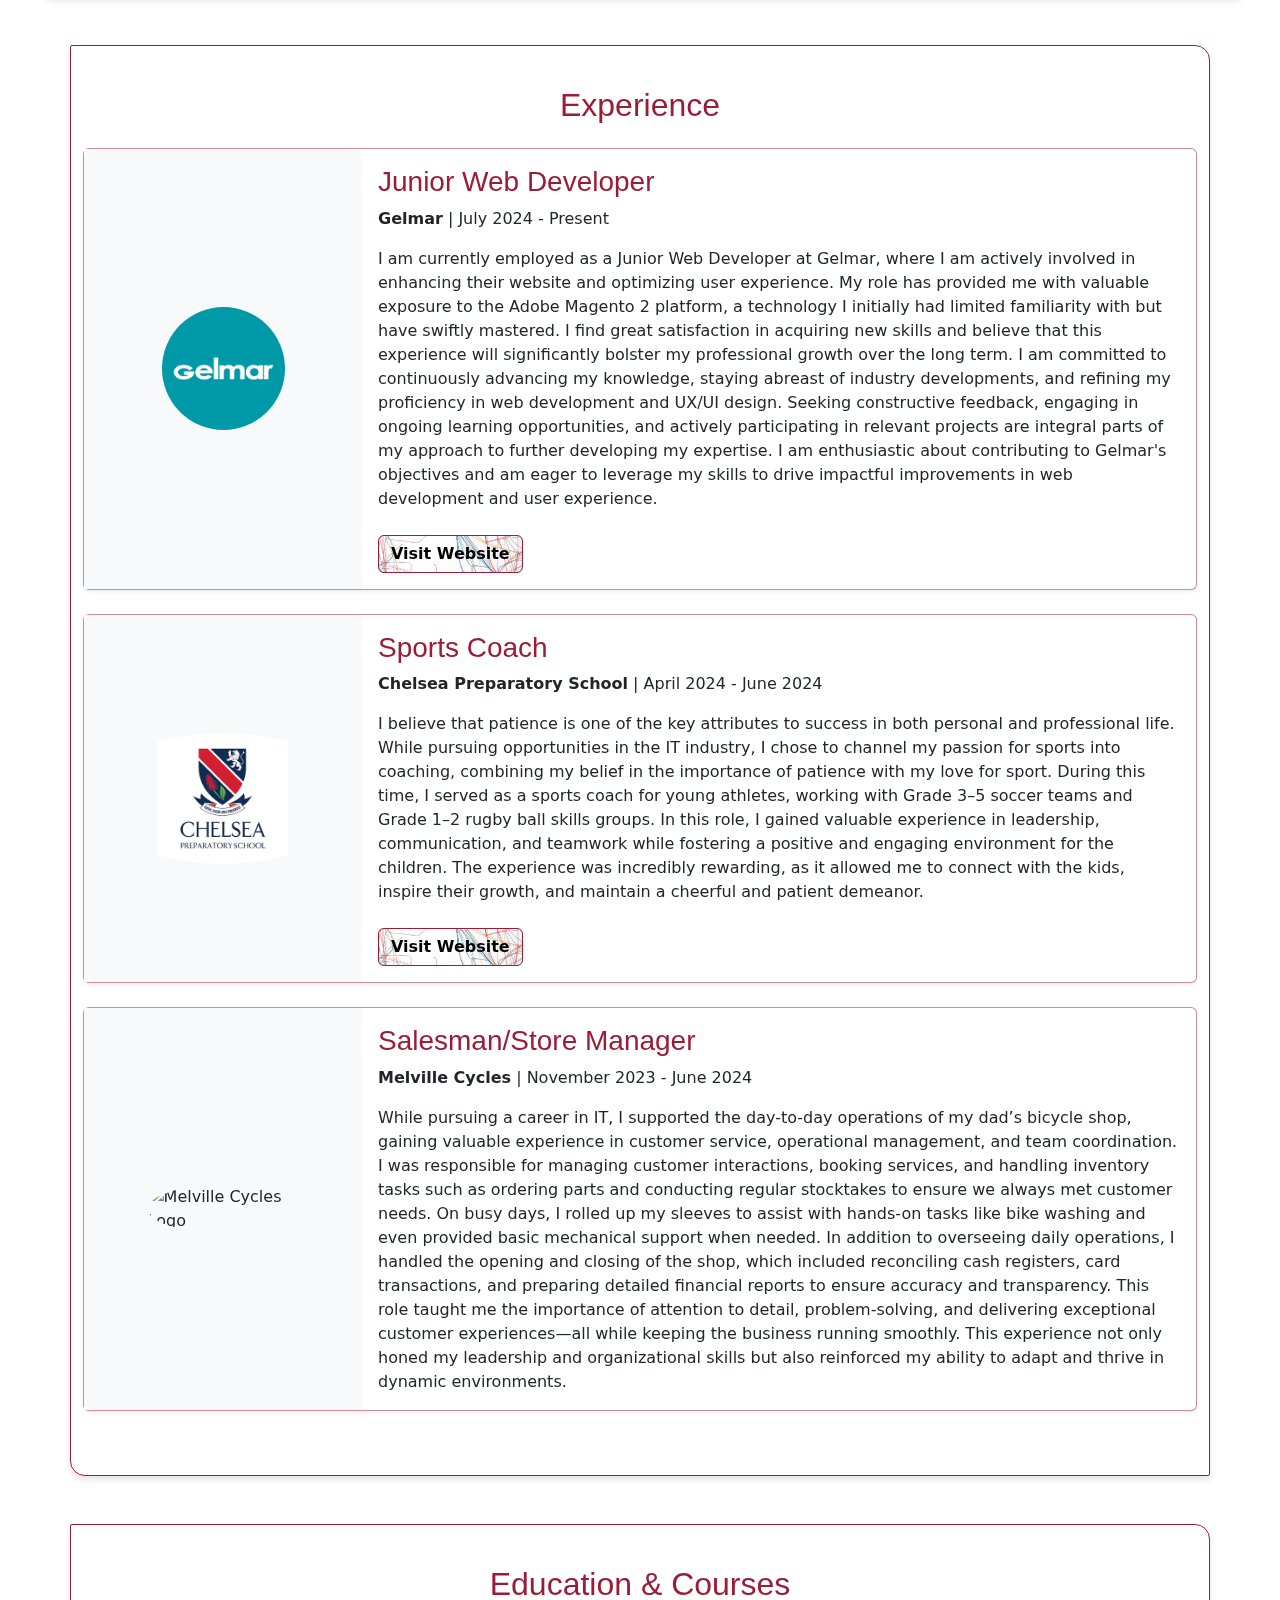
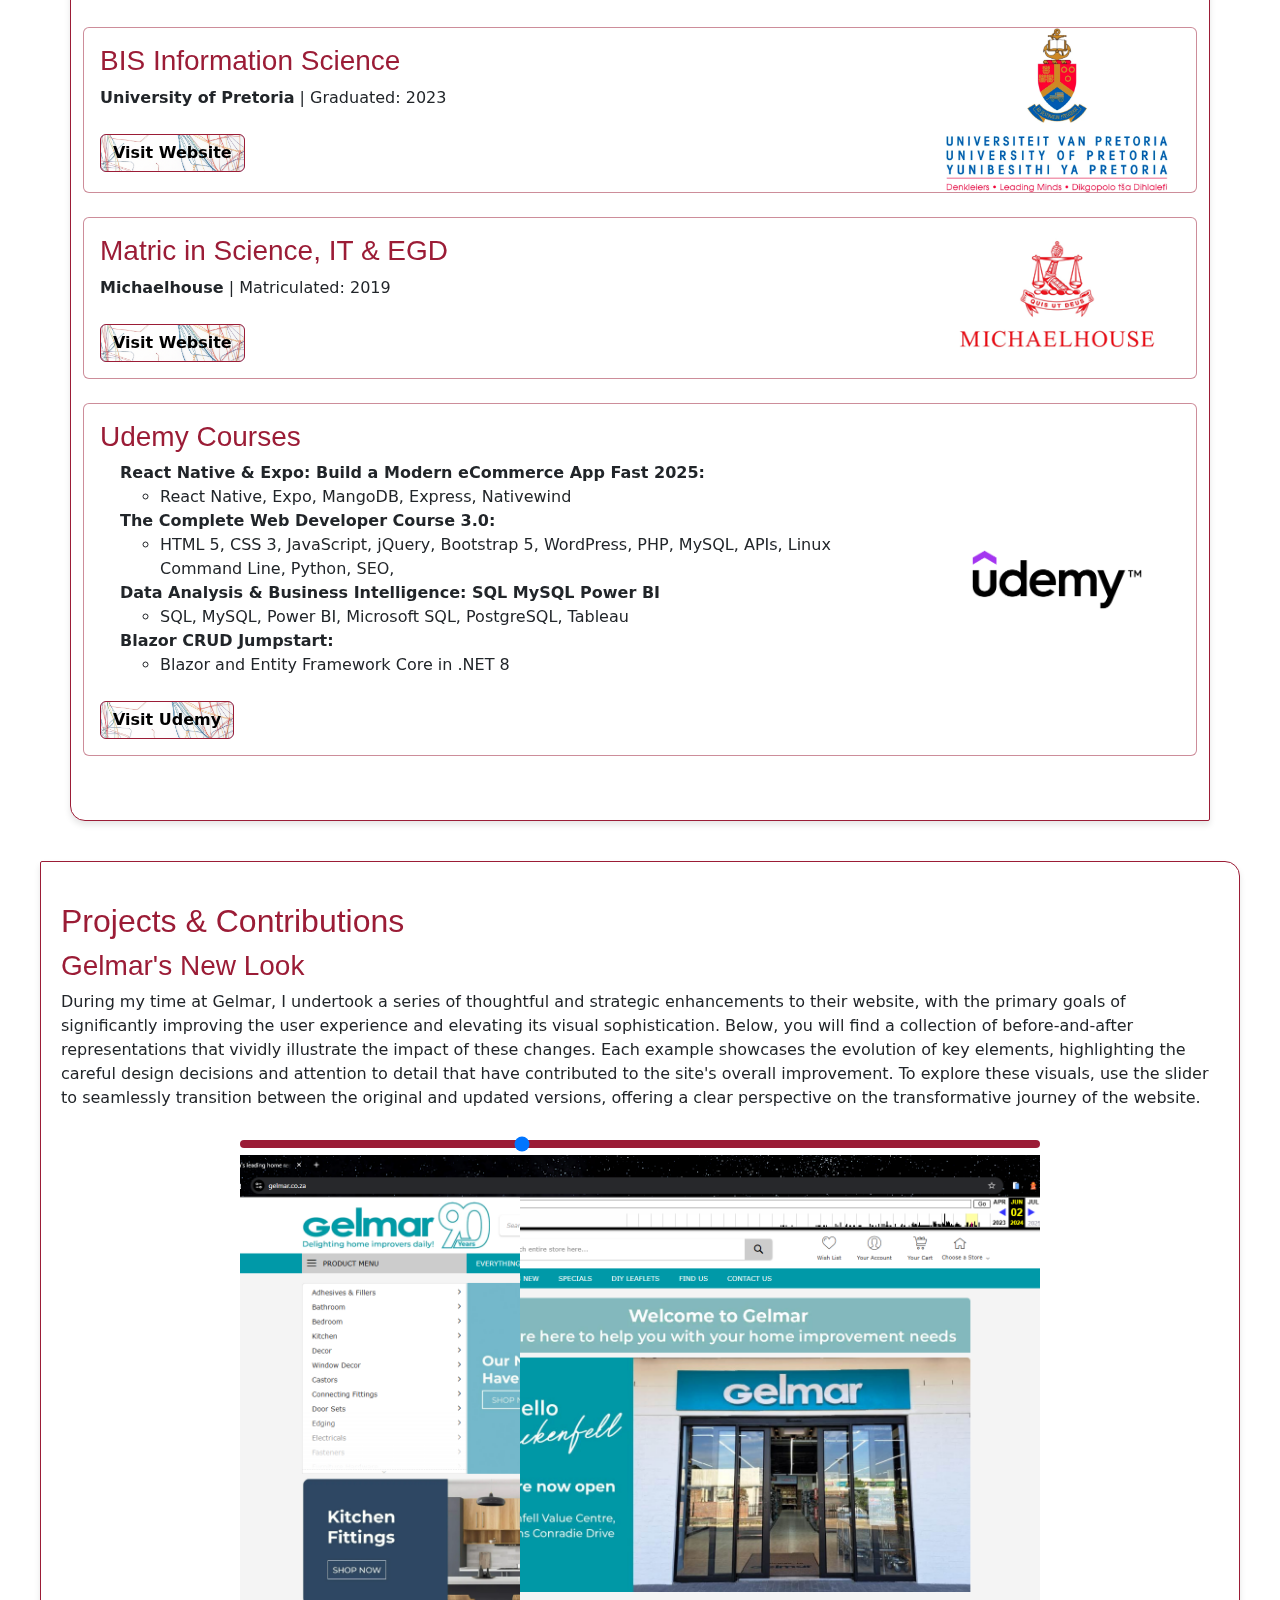
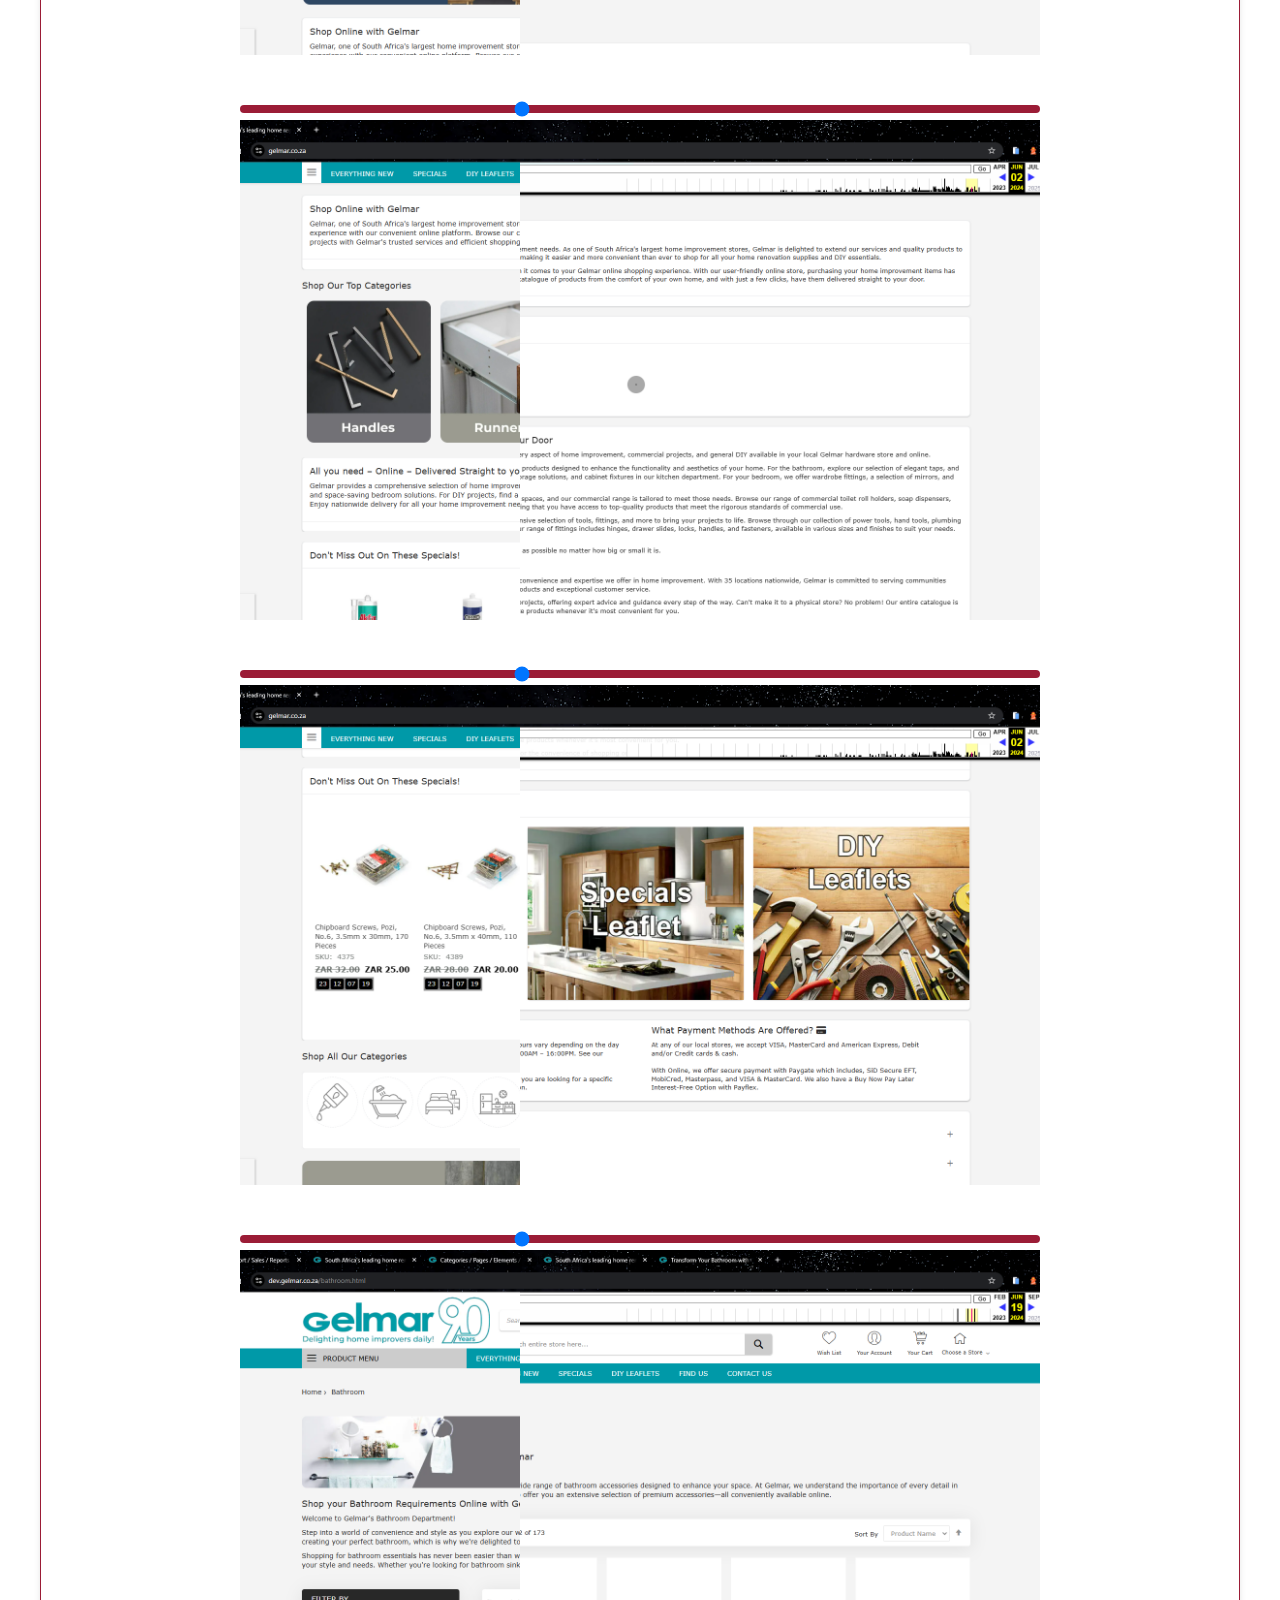
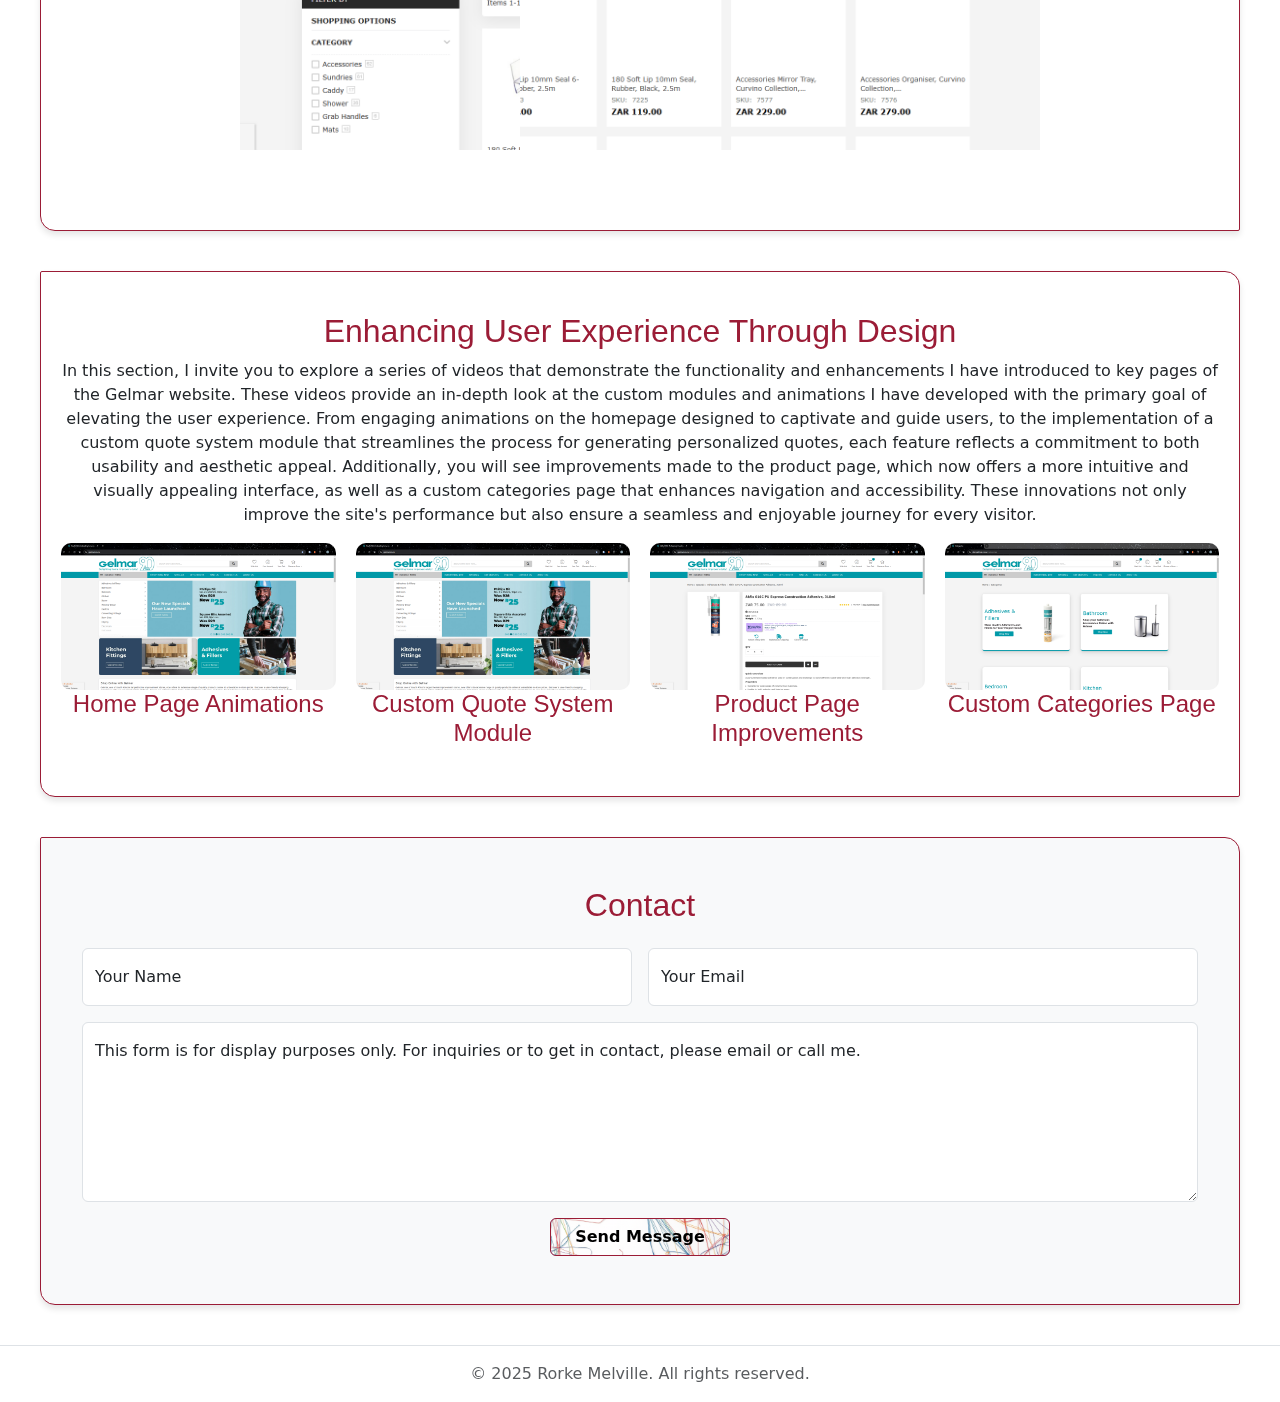
==== commit 4bb95441: "Update index.html" ====
--- a/Resume Site/index.html
+++ b/Resume Site/index.html
@@ -522,7 +522,7 @@
       <div class="col-md-12">
         <div class="form-floating">
           <textarea id="message" name="message" class="form-control" style="height: 20vh;" placeholder="Your Message" required></textarea>
-          <label for="message">Your Message</label>
+          <label for="message">This form is for display purposes only. For inquiries or to get in contact, please email or call me.</label>
         </div>
       </div>
 
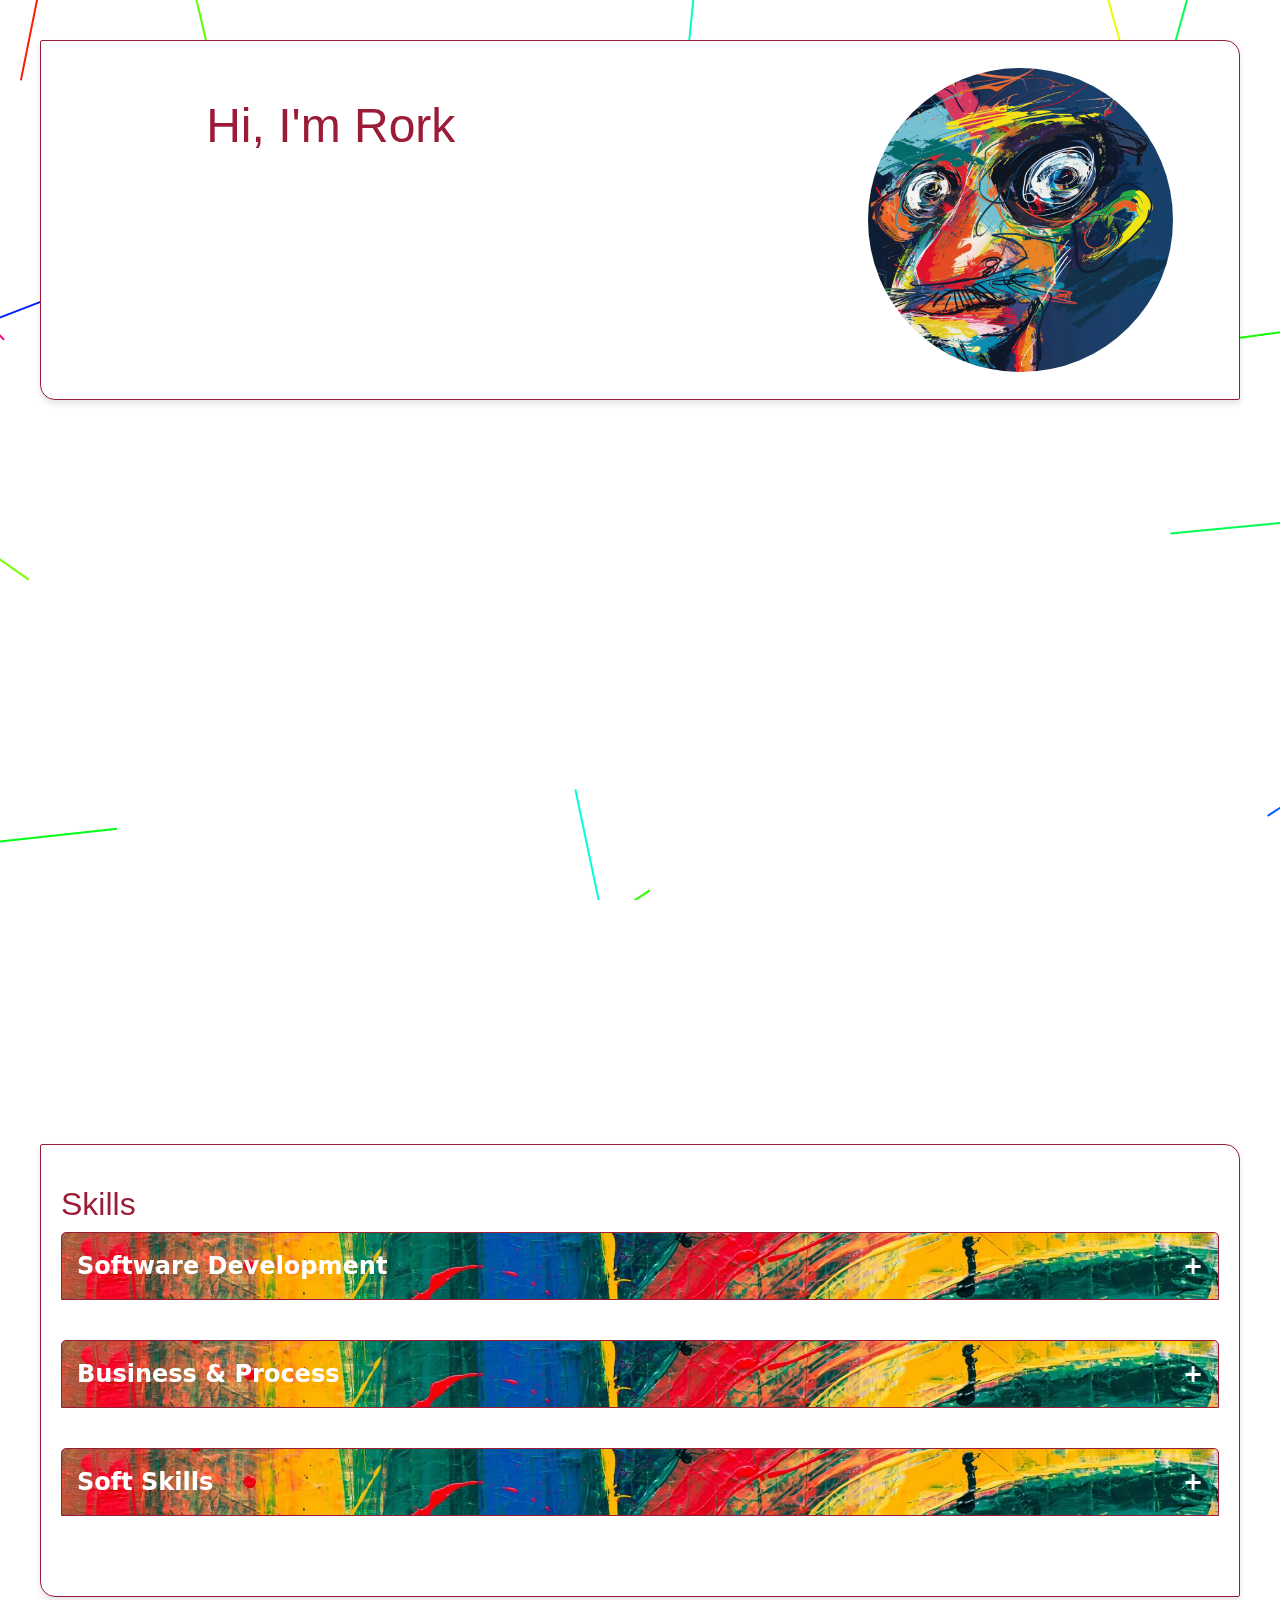
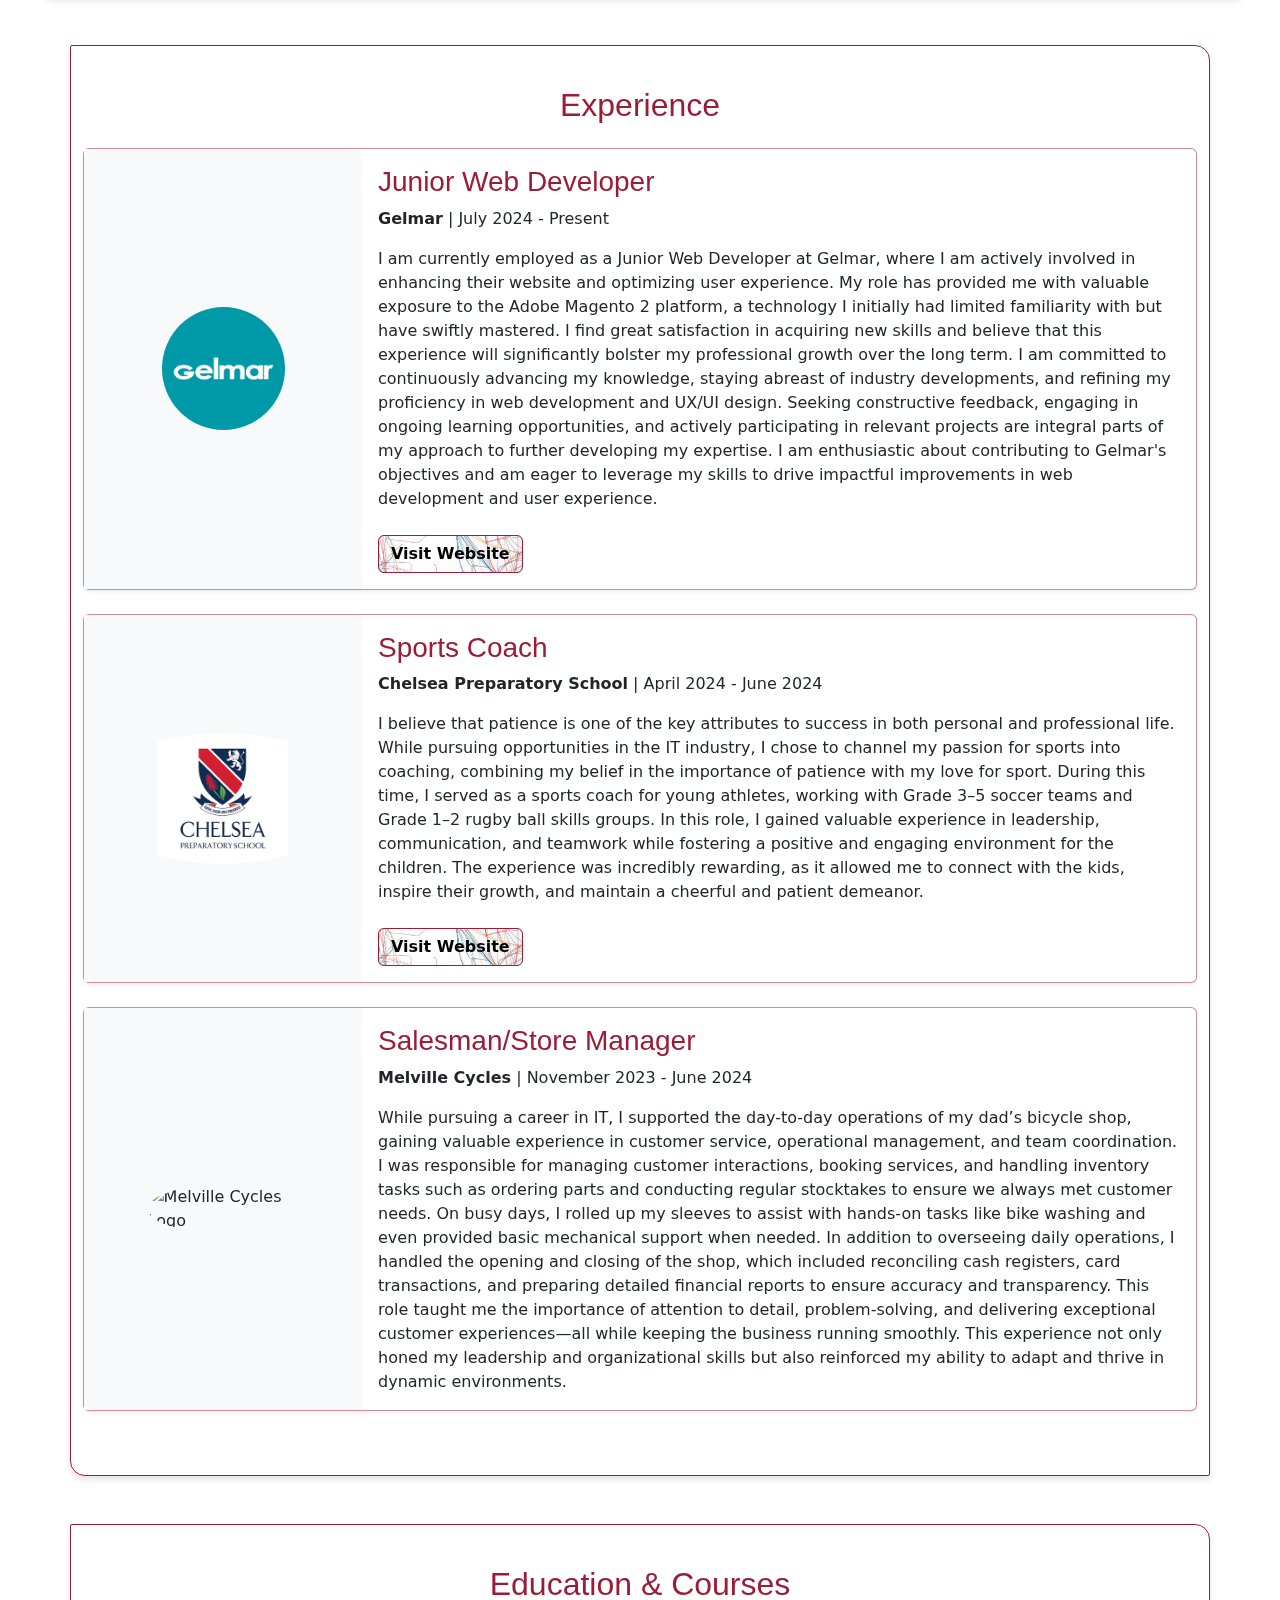
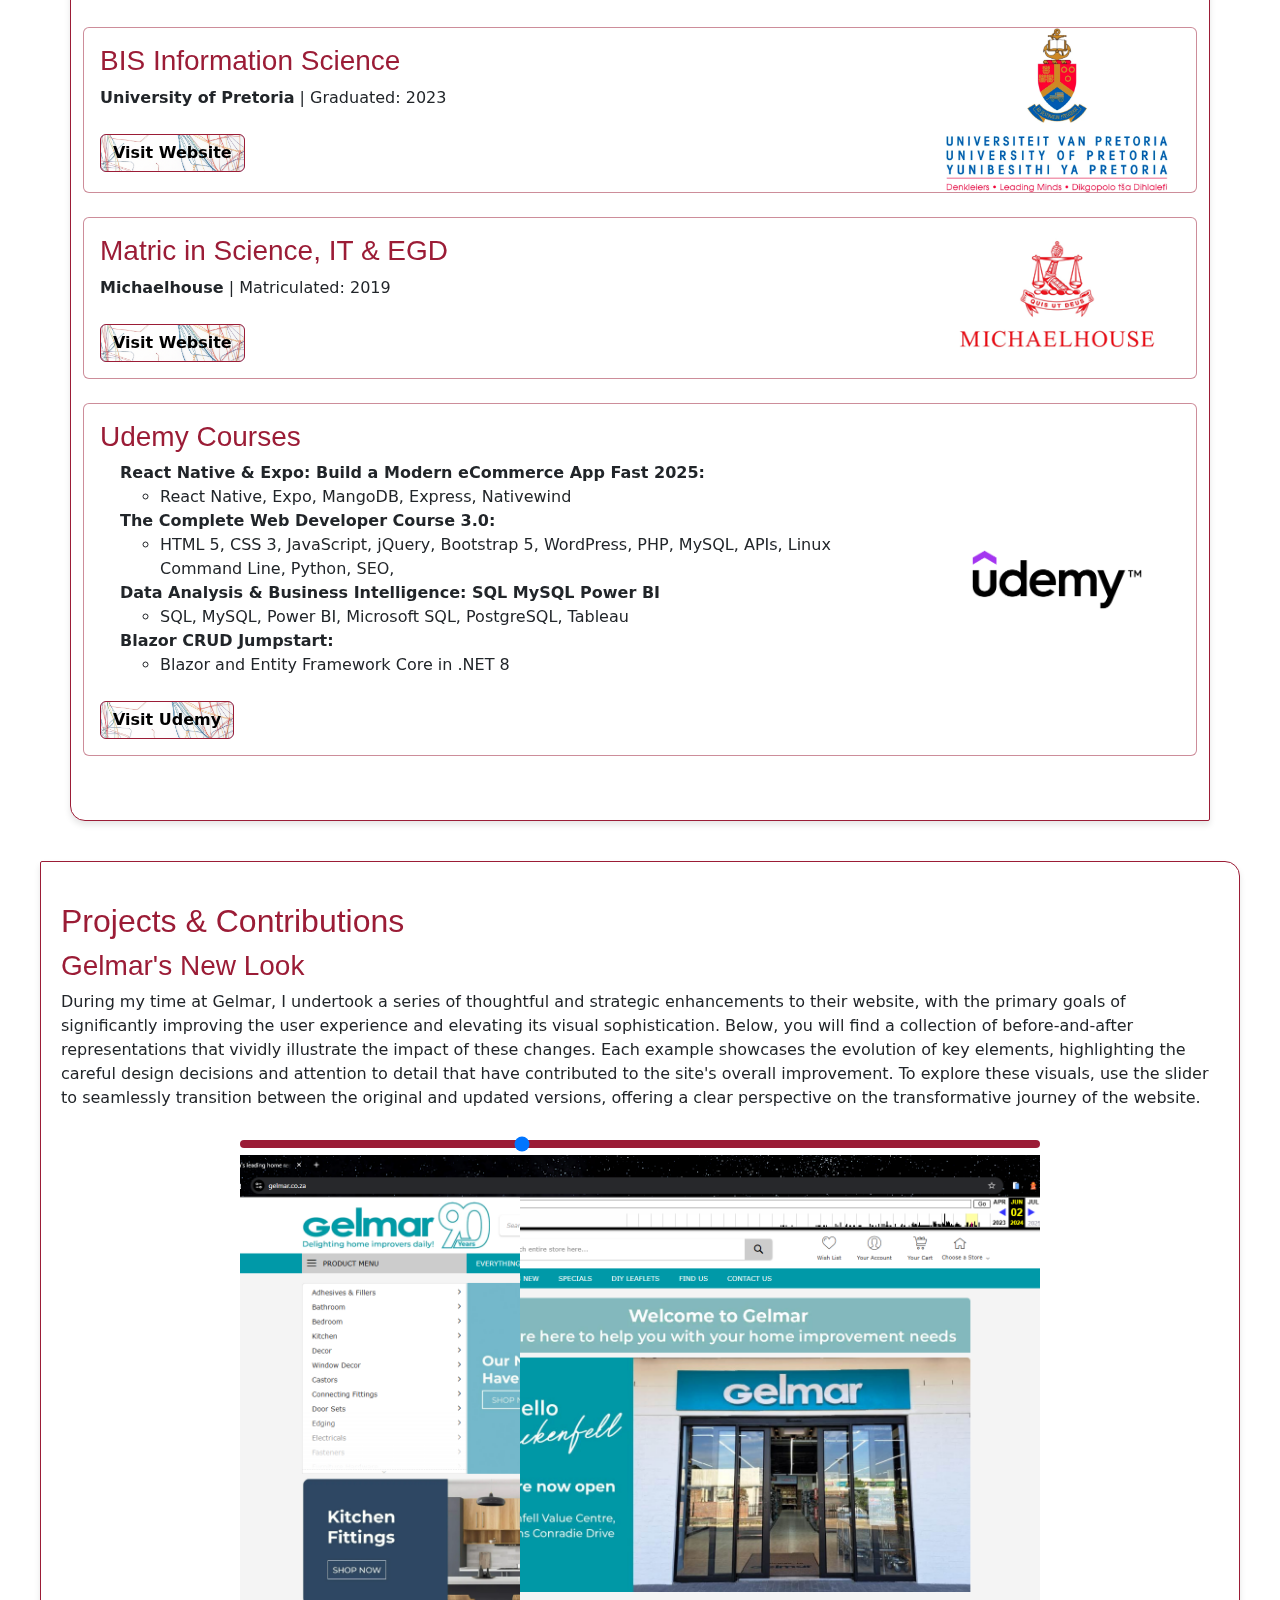
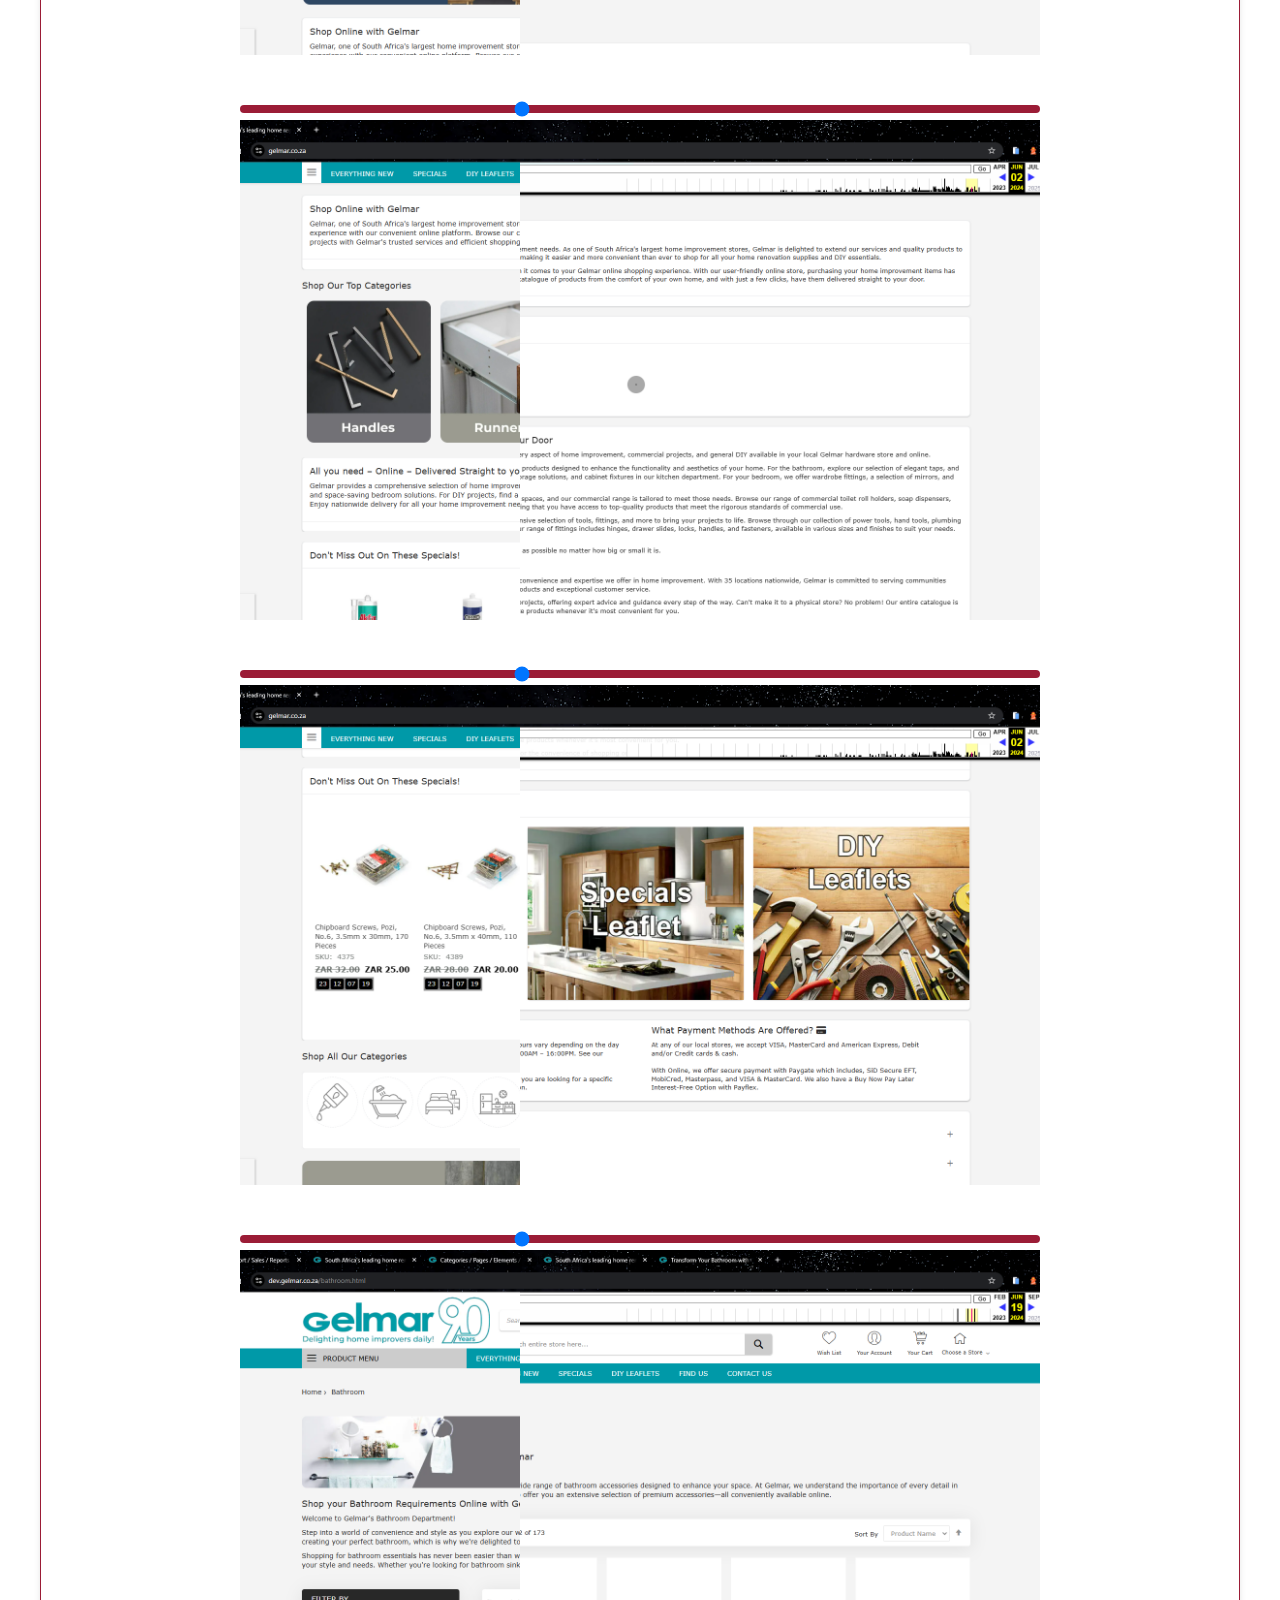
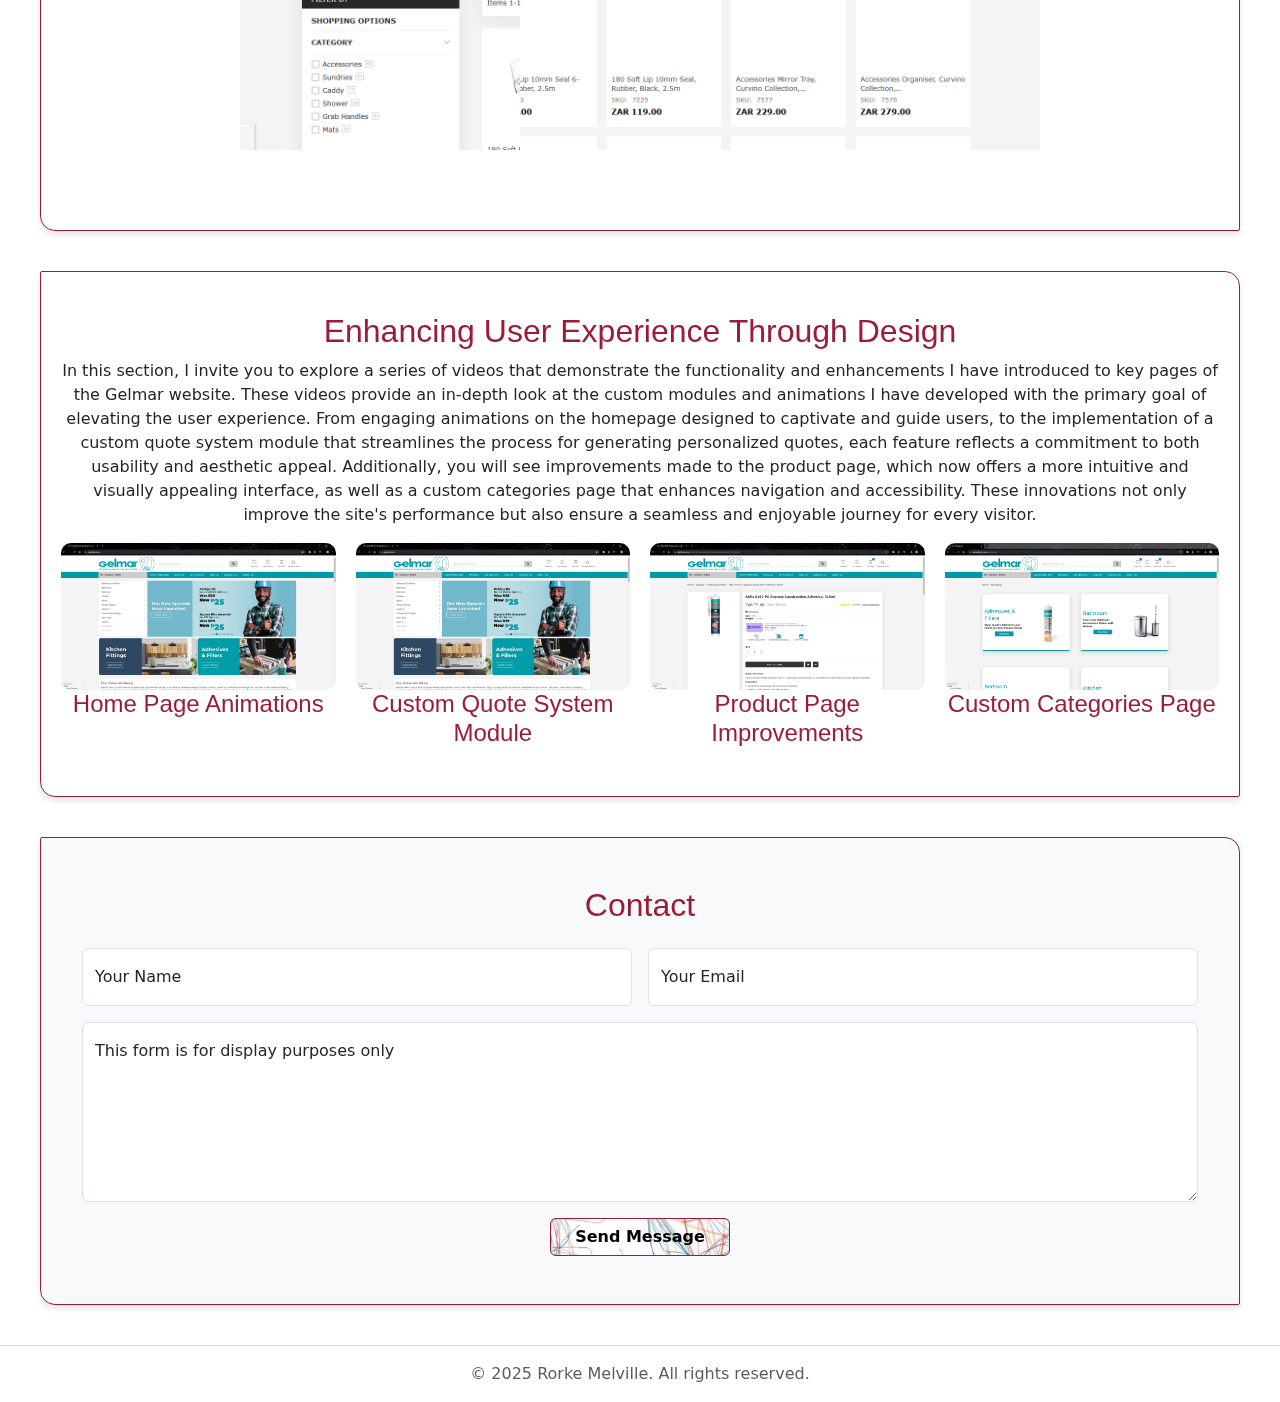
==== commit 5b9a08a8: "Update index.html" ====
--- a/Resume Site/index.html
+++ b/Resume Site/index.html
@@ -522,7 +522,7 @@
       <div class="col-md-12">
         <div class="form-floating">
           <textarea id="message" name="message" class="form-control" style="height: 20vh;" placeholder="Your Message" required></textarea>
-          <label for="message">This form is for display purposes only. For inquiries or to get in contact, please email or call me.</label>
+          <label for="message">This form is for display purposes only</label>
         </div>
       </div>
 
--- a/Resume Site/styles.css
+++ b/Resume Site/styles.css
@@ -451,4 +451,4 @@
   .hero-content h1 {
     font-size: 2rem;
   }
-}+}
